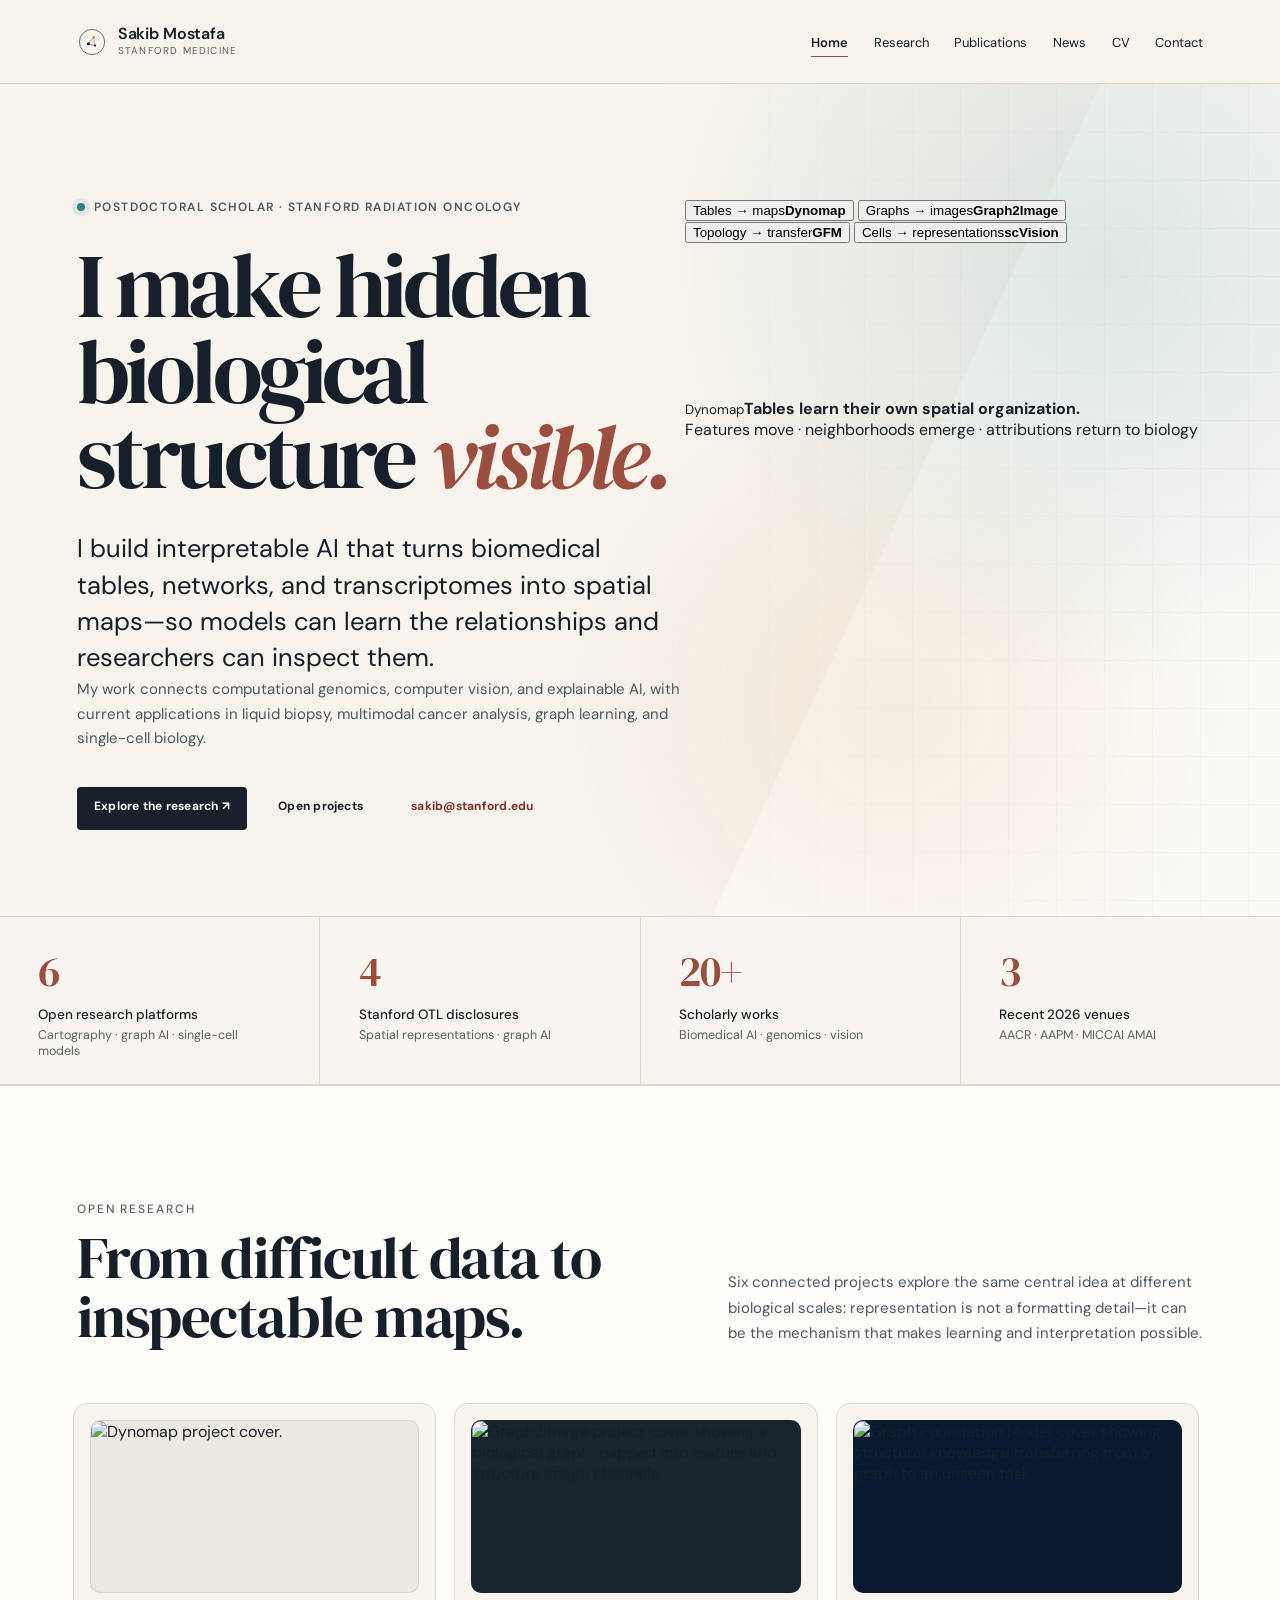
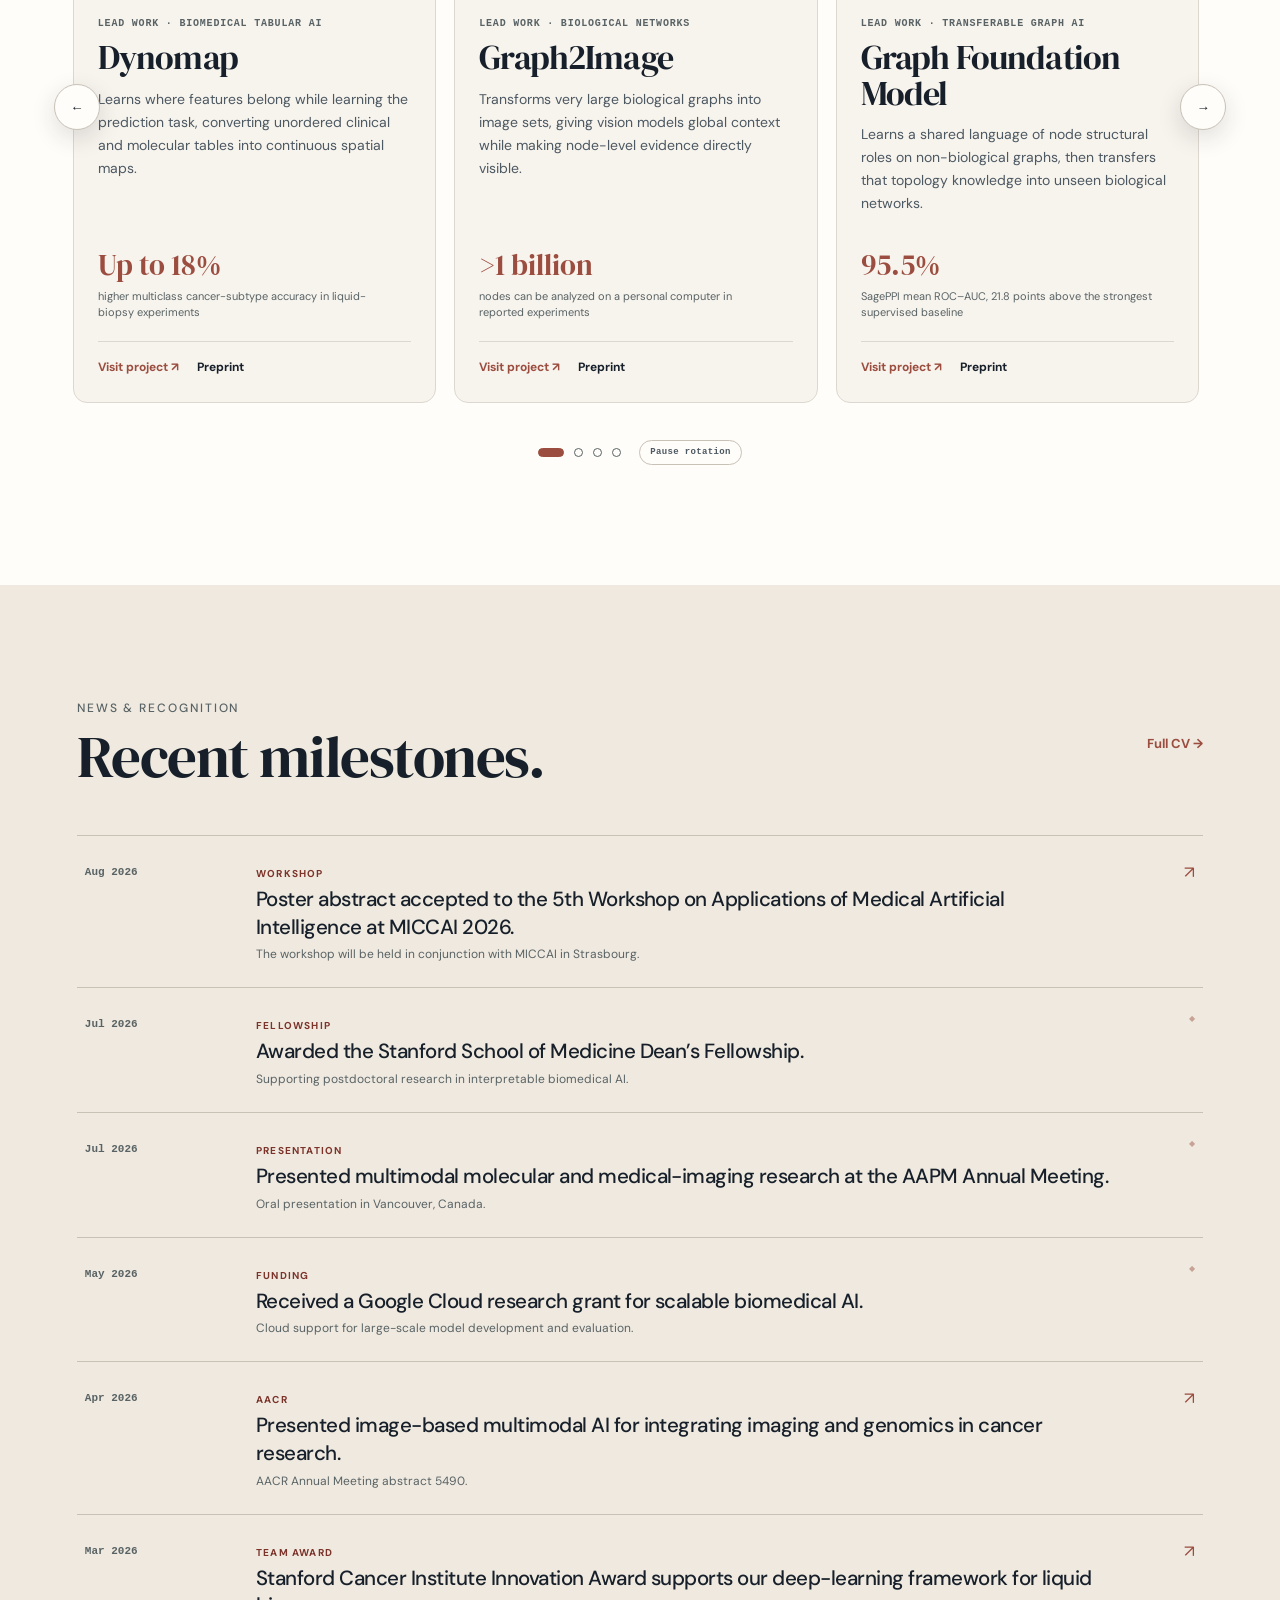
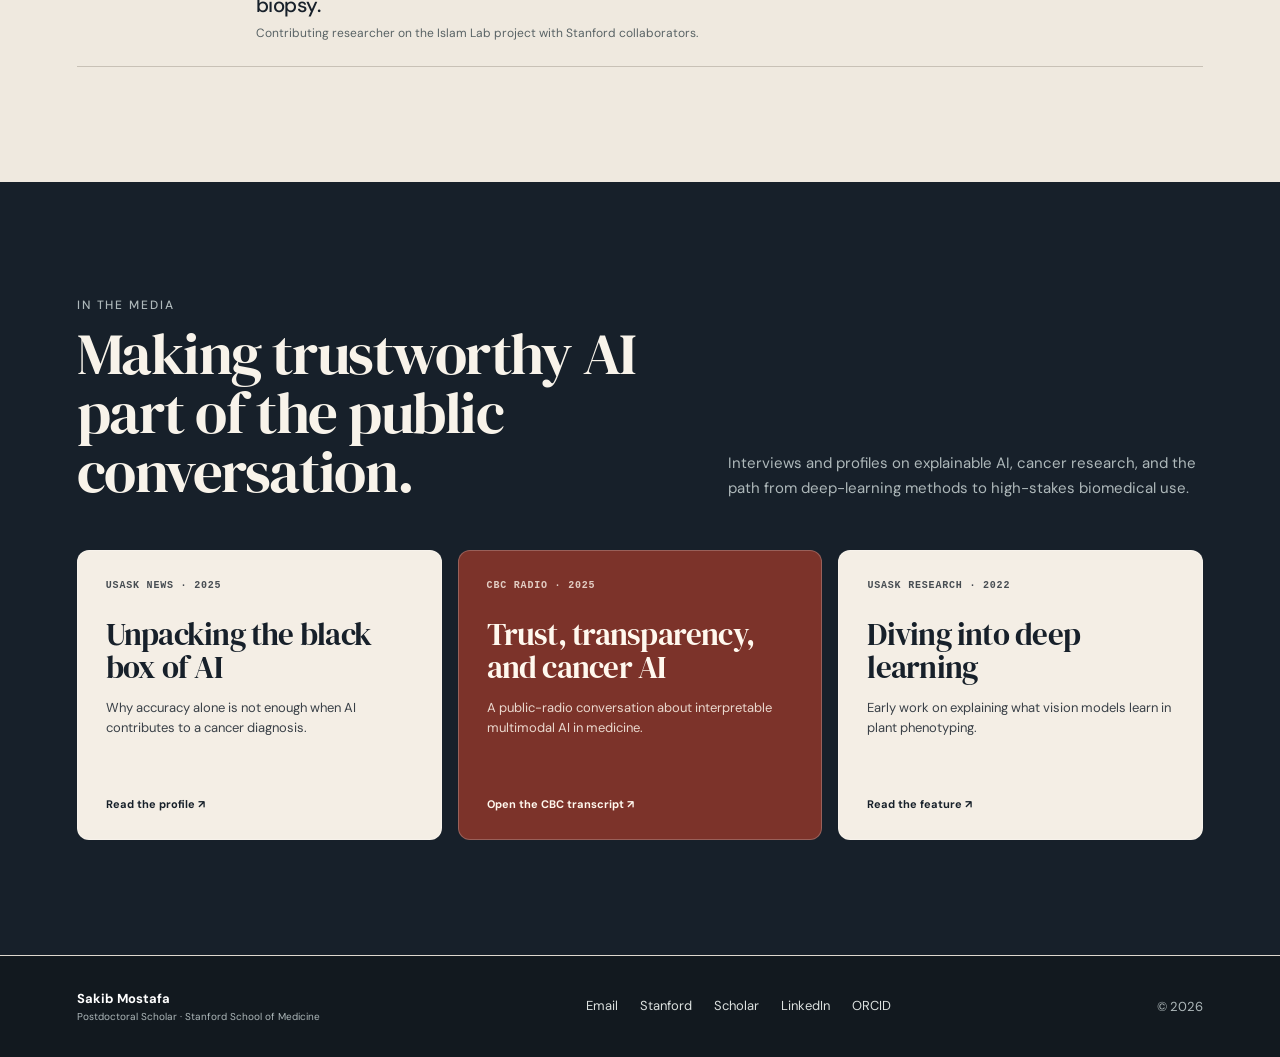
==== index.html @ 925585be "Add project carousel and current research" ====
<!doctype html>
<html lang="en">
<head>
  <meta charset="utf-8">
  <meta name="viewport" content="width=device-width, initial-scale=1">
  <meta name="theme-color" content="#f7f3ed">
  <title>Sakib Mostafa · Biomedical AI Researcher at Stanford</title>
  <meta name="description" content="Sakib Mostafa develops interpretable AI systems that turn biomedical tables, networks, and single-cell data into visual representations for cancer and biological discovery.">
  <link rel="canonical" href="https://sakibmostafa.com/">
  <meta property="og:type" content="website">
  <meta property="og:title" content="Sakib Mostafa · Biomedical AI Researcher">
  <meta property="og:description" content="Making high-dimensional biology visible, learnable, and interpretable.">
  <meta property="og:url" content="https://sakibmostafa.com/">
  <meta property="og:image" content="https://sakibmostafa.com/og.png">
  <meta name="twitter:card" content="summary_large_image">
  <link rel="preconnect" href="https://fonts.googleapis.com">
  <link rel="preconnect" href="https://fonts.gstatic.com" crossorigin>
  <link href="https://fonts.googleapis.com/css2?family=DM+Sans:wght@400;500;600;700&amp;family=DM+Serif+Display&amp;display=swap" rel="stylesheet">
  <link rel="icon" href="favicon.svg" type="image/svg+xml">
  <link rel="stylesheet" href="styles.css?v=20260907-1">
  <link rel="stylesheet" href="tool-animation.css?v=20260814-1">
  <script src="site.js?v=20260907-1" defer></script>
  <script src="tool-animation.js?v=20260814-1" defer></script>
</head>
<body>
<div class="a-root page">
  <a class="skip-link" href="#main">Skip to content</a>

  <nav class="nav" aria-label="Primary navigation">
    <a class="nav-brand" href="index.html" aria-label="Sakib Mostafa home">
      <span class="a-logo-mark" aria-hidden="true">
        <svg viewBox="0 0 100 100" width="30" height="30">
          <circle cx="50" cy="50" r="42" fill="none" stroke="currentColor" stroke-width="2"/>
          <line x1="38" y1="56" x2="60" y2="62" stroke="currentColor" stroke-width="1.4"/>
          <line x1="38" y1="56" x2="56" y2="34" stroke="currentColor" stroke-width="1.4"/>
          <line x1="60" y1="62" x2="56" y2="34" stroke="#9b4d3f" stroke-width="1.4"/>
          <circle cx="38" cy="56" r="5.2" fill="currentColor"/>
          <circle cx="60" cy="62" r="3.8" fill="currentColor"/>
          <circle cx="56" cy="34" r="4.4" fill="#cf8f35"/>
        </svg>
      </span>
      <span>
        <span class="nav-brand-name">Sakib Mostafa</span>
        <span class="nav-brand-sub">Stanford Medicine</span>
      </span>
    </a>
    <ul class="nav-links">
      <li><a class="nav-link is-active" href="index.html">Home</a></li>
      <li><a class="nav-link" href="research.html">Research</a></li>
      <li><a class="nav-link" href="publications.html">Publications</a></li>
      <li><a class="nav-link" href="index.html#news">News</a></li>
      <li><a class="nav-link" href="cv.html">CV</a></li>
      <li><a class="nav-link" href="contact.html">Contact</a></li>
    </ul>
  </nav>

  <main id="main" class="page-body">
    <section class="hero-stage">
      <div class="hero-copy reveal">
        <div class="status-line"><span class="status-dot"></span> Postdoctoral Scholar · Stanford Radiation Oncology</div>
        <h1 class="h1-hero">I make hidden biological structure <em>visible.</em></h1>
        <p class="lede">I build interpretable AI that turns biomedical tables, networks, and transcriptomes into spatial maps—so models can learn the relationships and researchers can inspect them.</p>
        <p class="bio">My work connects computational genomics, computer vision, and explainable AI, with current applications in liquid biopsy, multimodal cancer analysis, graph learning, and single-cell biology.</p>
        <div class="hero-ctas">
          <a class="cta cta--fill" href="research.html">Explore the research <span aria-hidden="true">↗</span></a>
          <a class="cta" href="index.html#projects">Open projects</a>
          <a class="cta cta--text" href="mailto:sakib@stanford.edu">sakib@stanford.edu</a>
        </div>
      </div>

      <section class="hero-tools reveal" data-tool-animation aria-label="Animated overview of research tools">
        <div class="tool-tabs" role="tablist" aria-label="Research tools">
          <button class="tool-tab is-active" type="button" role="tab" aria-selected="true" data-tool="dynomap" style="--tool-color:#9b4d3f"><span>Tables → maps</span><strong>Dynomap</strong></button>
          <button class="tool-tab" type="button" role="tab" aria-selected="false" data-tool="graph" style="--tool-color:#337f82"><span>Graphs → images</span><strong>Graph2Image</strong></button>
          <button class="tool-tab" type="button" role="tab" aria-selected="false" data-tool="foundation" style="--tool-color:#17304b"><span>Topology → transfer</span><strong>GFM</strong></button>
          <button class="tool-tab" type="button" role="tab" aria-selected="false" data-tool="cell" style="--tool-color:#b98636"><span>Cells → representations</span><strong>scVision</strong></button>
        </div>
        <div class="tool-stage">
          <canvas class="tool-animation-canvas" aria-hidden="true"></canvas>
          <div class="tool-copy" style="--tool-color:#9b4d3f">
            <div><small data-tool-kicker>Dynomap</small><strong data-tool-headline>Tables learn their own spatial organization.</strong></div>
            <div class="tool-phase" data-tool-phase>Features move · neighborhoods emerge · attributions return to biology</div>
          </div>
        </div>
      </section>

      <div class="stats stats--hero reveal" aria-label="Research at a glance">
        <div class="stat">
          <div class="stat-value" data-count="6">6</div>
          <div class="stat-label">Open research platforms</div>
          <div class="stat-note">Cartography · graph AI · single-cell models</div>
        </div>
        <div class="stat">
          <div class="stat-value" data-count="4">4</div>
          <div class="stat-label">Stanford OTL disclosures</div>
          <div class="stat-note">Spatial representations · graph AI</div>
        </div>
        <div class="stat">
          <div class="stat-value" data-count="20" data-suffix="+">20+</div>
          <div class="stat-label">Scholarly works</div>
          <div class="stat-note">Biomedical AI · genomics · vision</div>
        </div>
        <div class="stat">
          <div class="stat-value" data-count="3">3</div>
          <div class="stat-label">Recent 2026 venues</div>
          <div class="stat-note">AACR · AAPM · MICCAI AMAI</div>
        </div>
      </div>
    </section>

    <section id="projects" class="section section--projects">
      <div class="section-heading reveal">
        <div>
          <div class="a-section-label">Open research</div>
          <h2>From difficult data to inspectable maps.</h2>
        </div>
        <p>Six connected projects explore the same central idea at different biological scales: representation is not a formatting detail—it can be the mechanism that makes learning and interpretation possible.</p>
      </div>

      <div class="project-carousel reveal" data-project-carousel aria-roledescription="carousel" aria-label="Open research projects">
        <button class="project-carousel-arrow project-carousel-arrow--prev" type="button" data-carousel-prev aria-label="Show previous project">
          <span aria-hidden="true">←</span>
        </button>

        <div class="project-viewport" data-carousel-viewport tabindex="0">
          <div class="project-track">
        <article class="project-card project-card--dynomap" data-project-name="Dynomap">
          <a class="project-card-hit" href="https://islamlab.org/dynomap/" target="_blank" rel="noopener noreferrer" aria-label="Open the Dynomap project"></a>
          <div class="project-visual project-cover-frame project-cover-frame--dynomap">
            <img src="assets/dynomap-cover.png" alt="Dynomap project cover.">
          </div>
          <div class="project-kicker">Lead work · Biomedical tabular AI</div>
          <h3>Dynomap</h3>
          <p>Learns where features belong while learning the prediction task, converting unordered clinical and molecular tables into continuous spatial maps.</p>
          <div class="project-metric"><strong>Up to 18%</strong><span>higher multiclass cancer-subtype accuracy in liquid-biopsy experiments</span></div>
          <div class="project-links">
            <a href="https://islamlab.org/dynomap/" target="_blank" rel="noopener noreferrer">Visit project <span aria-hidden="true">↗</span></a>
            <a href="https://arxiv.org/abs/2603.22675" target="_blank" rel="noopener noreferrer">Preprint</a>
          </div>
        </article>

        <article class="project-card project-card--graph" data-project-name="Graph2Image">
          <a class="project-card-hit" href="https://islamlab.org/graph2image/" target="_blank" rel="noopener noreferrer" aria-label="Open the Graph2Image project"></a>
          <div class="project-visual project-cover-frame project-cover-frame--graph">
            <img src="assets/graph2image-cover.png" alt="Graph2Image project cover showing a biological graph mapped into feature and structure image channels.">
          </div>
          <div class="project-kicker">Lead work · Biological networks</div>
          <h3>Graph2Image</h3>
          <p>Transforms very large biological graphs into image sets, giving vision models global context while making node-level evidence directly visible.</p>
          <div class="project-metric"><strong>&gt;1 billion</strong><span>nodes can be analyzed on a personal computer in reported experiments</span></div>
          <div class="project-links">
            <a href="https://islamlab.org/graph2image/" target="_blank" rel="noopener noreferrer">Visit project <span aria-hidden="true">↗</span></a>
            <a href="https://arxiv.org/abs/2512.07040" target="_blank" rel="noopener noreferrer">Preprint</a>
          </div>
        </article>

        <article class="project-card project-card--foundation" data-project-name="Graph Foundation Model">
          <a class="project-card-hit" href="https://islamlab.org/graph-foundation-model/" target="_blank" rel="noopener noreferrer" aria-label="Open the Graph Foundation Model project"></a>
          <div class="project-visual project-cover-frame project-cover-frame--foundation">
            <img src="assets/gfm-cover.jpg" alt="Graph Foundation Model cover showing structural knowledge transferring from a graph to an unseen task.">
          </div>
          <div class="project-kicker">Lead work · Transferable graph AI</div>
          <h3>Graph Foundation Model</h3>
          <p>Learns a shared language of node structural roles on non-biological graphs, then transfers that topology knowledge into unseen biological networks.</p>
          <div class="project-metric"><strong>95.5%</strong><span>SagePPI mean ROC–AUC, 21.8 points above the strongest supervised baseline</span></div>
          <div class="project-links">
            <a href="https://islamlab.org/graph-foundation-model/" target="_blank" rel="noopener noreferrer">Visit project <span aria-hidden="true">↗</span></a>
            <a href="https://arxiv.org/abs/2604.06391" target="_blank" rel="noopener noreferrer">Preprint</a>
          </div>
        </article>

        <article class="project-card project-card--gig" data-project-name="Graph-in-Graph">
          <a class="project-card-hit" href="https://islamlab.org/gig/" target="_blank" rel="noopener noreferrer" aria-label="Open the Graph-in-Graph project"></a>
          <div class="project-visual project-cover-frame project-cover-frame--gig">
            <img src="assets/gig-cover.png" alt="Graph-in-Graph project cover showing a patient transcriptome becoming a pathway-structured molecular graph.">
          </div>
          <div class="project-kicker">Collaborative work · Knowledge-guided graph learning</div>
          <h3>Graph-in-Graph</h3>
          <p>Builds one pathway-structured molecular graph per patient, combining curated gene relationships with patient-specific expression for data-efficient clinical prediction.</p>
          <div class="project-metric"><strong>+49 points</strong><span>macro-F1 improvement on the most challenging prostate-cancer task</span></div>
          <div class="project-links">
            <a href="https://islamlab.org/gig/" target="_blank" rel="noopener noreferrer">Visit project <span aria-hidden="true">↗</span></a>
            <a href="https://arxiv.org/abs/2605.24162" target="_blank" rel="noopener noreferrer">Preprint</a>
          </div>
        </article>

        <article class="project-card project-card--scvision" data-project-name="scVision">
          <a class="project-card-hit" href="https://islamlab.org/scvision/" target="_blank" rel="noopener noreferrer" aria-label="Open the scVision project"></a>
          <div class="project-visual project-cover-frame project-cover-frame--scvision">
            <img src="assets/scvision-cover.png" alt="scVision project cover.">
          </div>
          <div class="project-kicker">Collaborative work · Single-cell biology</div>
          <h3>scVision</h3>
          <p>Places co-expressed genes near one another, renders each cell as an image, and learns a reusable representation through masked-image pretraining.</p>
          <div class="project-metric"><strong>72 million</strong><span>human cells used for self-supervised pretraining</span></div>
          <div class="project-links">
            <a href="https://islamlab.org/scvision/" target="_blank" rel="noopener noreferrer">Visit project <span aria-hidden="true">↗</span></a>
            <a href="https://arxiv.org/abs/2607.14163" target="_blank" rel="noopener noreferrer">Preprint</a>
          </div>
        </article>

        <article class="project-card project-card--bioglyph" data-project-name="BioGlyph">
          <a class="project-card-hit" href="https://islamlab.org/bioglyph/" target="_blank" rel="noopener noreferrer" aria-label="Open the BioGlyph project"></a>
          <div class="project-visual project-cover-frame project-cover-frame--bioglyph">
            <img src="assets/bioglyph-cover.jpg" alt="BioGlyph project cover introducing a readable structural language for biological networks.">
          </div>
          <div class="project-kicker">In development · Structural language</div>
          <h3>BioGlyph</h3>
          <p>Compiles a graph into named structural roles, measured evidence, and counterfactual descriptions so a frozen language model can reason about topology.</p>
          <div class="project-metric"><strong>In development</strong><span>manuscript in preparation · deterministic, interpretable graph-to-language reasoning</span></div>
          <div class="project-links">
            <a href="https://islamlab.org/bioglyph/" target="_blank" rel="noopener noreferrer">Visit project <span aria-hidden="true">↗</span></a>
            <span class="project-status">Manuscript in preparation</span>
          </div>
        </article>
          </div>
        </div>

        <button class="project-carousel-arrow project-carousel-arrow--next" type="button" data-carousel-next aria-label="Show next project">
          <span aria-hidden="true">→</span>
        </button>

        <div class="project-carousel-footer">
          <div class="project-dots" data-carousel-dots aria-label="Choose a project"></div>
          <button class="project-carousel-toggle" type="button" data-carousel-toggle aria-pressed="false">Pause rotation</button>
        </div>
        <p class="sr-only" data-carousel-status aria-live="polite"></p>
      </div>
    </section>

    <section id="news" class="section section--news">
      <div class="section-heading section-heading--compact reveal">
        <div>
          <div class="a-section-label">News &amp; recognition</div>
          <h2>Recent milestones.</h2>
        </div>
        <a class="section-link" href="cv.html">Full CV <span aria-hidden="true">→</span></a>
      </div>

      <div class="news-list">
        <article class="news-item reveal">
          <time datetime="2026-08">Aug 2026</time>
          <div><span class="news-type">Workshop</span><h3>Poster abstract accepted to the 5th Workshop on Applications of Medical Artificial Intelligence at MICCAI 2026.</h3><p>The workshop will be held in conjunction with MICCAI in Strasbourg.</p></div>
          <a href="https://conferences.miccai.org/2026/en/workshops.asp" target="_blank" rel="noopener noreferrer" aria-label="View MICCAI 2026 workshops">↗</a>
        </article>
        <article class="news-item reveal">
          <time datetime="2026-07">Jul 2026</time>
          <div><span class="news-type">Fellowship</span><h3>Awarded the Stanford School of Medicine Dean’s Fellowship.</h3><p>Supporting postdoctoral research in interpretable biomedical AI.</p></div>
          <span class="news-mark" aria-hidden="true">◆</span>
        </article>
        <article class="news-item reveal">
          <time datetime="2026-07">Jul 2026</time>
          <div><span class="news-type">Presentation</span><h3>Presented multimodal molecular and medical-imaging research at the AAPM Annual Meeting.</h3><p>Oral presentation in Vancouver, Canada.</p></div>
          <span class="news-mark" aria-hidden="true">◆</span>
        </article>
        <article class="news-item reveal">
          <time datetime="2026-05">May 2026</time>
          <div><span class="news-type">Funding</span><h3>Received a Google Cloud research grant for scalable biomedical AI.</h3><p>Cloud support for large-scale model development and evaluation.</p></div>
          <span class="news-mark" aria-hidden="true">◆</span>
        </article>
        <article class="news-item reveal">
          <time datetime="2026-04">Apr 2026</time>
          <div><span class="news-type">AACR</span><h3>Presented image-based multimodal AI for integrating imaging and genomics in cancer research.</h3><p>AACR Annual Meeting abstract 5490.</p></div>
          <a href="https://doi.org/10.1158/1538-7445.AM2026-5490" target="_blank" rel="noopener noreferrer" aria-label="View AACR abstract">↗</a>
        </article>
        <article class="news-item reveal">
          <time datetime="2026-03">Mar 2026</time>
          <div><span class="news-type">Team award</span><h3>Stanford Cancer Institute Innovation Award supports our deep-learning framework for liquid biopsy.</h3><p>Contributing researcher on the Islam Lab project with Stanford collaborators.</p></div>
          <a href="https://med.stanford.edu/cancer/research/funding/cancer-innovation-award/mar2026Islam.html" target="_blank" rel="noopener noreferrer" aria-label="View Stanford Cancer Institute award">↗</a>
        </article>
      </div>
    </section>

    <section class="section section--media">
      <div class="section-heading reveal">
        <div>
          <div class="a-section-label">In the media</div>
          <h2>Making trustworthy AI part of the public conversation.</h2>
        </div>
        <p>Interviews and profiles on explainable AI, cancer research, and the path from deep-learning methods to high-stakes biomedical use.</p>
      </div>
      <div class="media-cards">
        <a class="media-card reveal" href="https://news.usask.ca/articles/community/2025/unpacking-the-black-box-of-ai.php" target="_blank" rel="noopener noreferrer">
          <span class="media-card-source">USask News · 2025</span>
          <h3>Unpacking the black box of AI</h3>
          <p>Why accuracy alone is not enough when AI contributes to a cancer diagnosis.</p>
          <span class="media-card-link">Read the profile ↗</span>
        </a>
        <a class="media-card media-card--dark reveal" href="https://www.cbc.ca/radio/asithappens/the-aih-transcript-for-october-22-2025-9.6951651" target="_blank" rel="noopener noreferrer">
          <span class="media-card-source">CBC Radio · 2025</span>
          <h3>Trust, transparency, and cancer AI</h3>
          <p>A public-radio conversation about interpretable multimodal AI in medicine.</p>
          <span class="media-card-link">Open the CBC transcript ↗</span>
        </a>
        <a class="media-card reveal" href="https://news.usask.ca/articles/research/2022/research-diving-into-deep-learning-usask-research.php" target="_blank" rel="noopener noreferrer">
          <span class="media-card-source">USask Research · 2022</span>
          <h3>Diving into deep learning</h3>
          <p>Early work on explaining what vision models learn in plant phenotyping.</p>
          <span class="media-card-link">Read the feature ↗</span>
        </a>
      </div>
    </section>
  </main>

  <footer class="footer">
    <div class="footer-profile"><strong>Sakib Mostafa</strong><span>Postdoctoral Scholar · Stanford School of Medicine</span></div>
    <div class="footer-links">
      <a href="mailto:sakib@stanford.edu">Email</a>
      <a href="https://med.stanford.edu/profiles/sakib-mostafa" target="_blank" rel="noopener noreferrer">Stanford</a>
      <a href="https://scholar.google.com/citations?user=iDKl2-AAAAAJ&amp;hl=en" target="_blank" rel="noopener noreferrer">Scholar</a>
      <a href="https://www.linkedin.com/in/sakib-mostafa/" target="_blank" rel="noopener noreferrer">LinkedIn</a>
      <a href="https://orcid.org/0000-0002-4777-7832" target="_blank" rel="noopener noreferrer">ORCID</a>
    </div>
    <span>© 2026</span>
  </footer>
</div>
</body>
</html>
---- styles.css ----
/* ============================================================
   Sakib Mostafa — portfolio
   Direction A ("Quiet Scholar"), ported verbatim from
   portfolio-a.jsx (aTokens + AStyle + lifted inline styles).
   No build step. Shared by all 6 pages.
   Responsive breakpoints: 900 / 700 / 600px (per README).
   ============================================================ */

:root {
  --bg: #fafaf7;
  --panel: #ffffff;
  --ink: #15151a;
  --ink-soft: #4a4a52;
  --ink-mute: #8a8a92;
  --line: #e6e4dc;
  --accent: #8c1515;        /* Stanford cardinal */
  --accent-soft: #f4e9e9;
  --edge-teal: #4e8a8c;     /* Aperture interpretable edge */
  --node-gold: #b9883c;     /* Aperture focal node */
  --font: 'Inter', ui-sans-serif, system-ui, -apple-system, sans-serif;
  --mono: ui-monospace, monospace;
}

/* ---- Base / reset (from AStyle) ---- */
.a-root { font-family: var(--font); color: var(--ink); background: var(--bg); }
.a-root *, .a-root *::before, .a-root *::after { box-sizing: border-box; }
.a-root p { margin: 0; }
.a-root h1, .a-root h2, .a-root h3, .a-root h4 { margin: 0; font-weight: 600; letter-spacing: -0.02em; }
.a-root a { color: inherit; text-decoration: none; }
.a-root ::selection { background: var(--accent-soft); color: var(--accent); }

html, body { margin: 0; padding: 0; background: var(--bg); }

/* ---- Shared component classes (from AStyle) ---- */
.a-hat-wrap { position: absolute; right: 88px; top: 96px; width: 280px; height: 280px; pointer-events: none; }
.a-logo-mark { display: inline-flex; align-items: center; justify-content: center; width: 30px; height: 30px; }

.a-link-underline { background-image: linear-gradient(var(--ink), var(--ink)); background-size: 100% 1px; background-repeat: no-repeat; background-position: 0 100%; padding-bottom: 2px; }
.a-link-underline--soft { color: var(--ink-soft); }
.a-link-accent { color: var(--accent); background-image: linear-gradient(var(--accent), var(--accent)); background-size: 100% 1px; background-repeat: no-repeat; background-position: 0 100%; padding-bottom: 2px; }

.a-card { background: var(--panel); border: 1px solid var(--line); border-radius: 10px; }
.a-chip { display: inline-flex; align-items: center; gap: 8px; padding: 4px 10px; border-radius: 999px; background: var(--accent-soft); color: var(--accent); font-size: 12px; font-weight: 500; letter-spacing: 0.02em; }
.a-tag { display: inline-flex; align-items: center; padding: 3px 10px; border-radius: 999px; border: 1px solid var(--line); font-size: 11.5px; color: var(--ink-soft); }
.a-tag--sm { font-size: 11px; }

.a-rule { height: 1px; background: var(--line); }
.a-section-label { font-size: 12px; letter-spacing: 0.16em; text-transform: uppercase; color: var(--ink-mute); font-weight: 500; }

/* ---- Spacing / width utilities ---- */
.mt-18 { margin-top: 18px; }
.mt-36 { margin-top: 36px; }
.mt-56 { margin-top: 56px; }
.mw-480 { max-width: 480px; }
.mw-520 { max-width: 520px; }
.mw-620 { max-width: 620px; }
.mw-640 { max-width: 640px; }
.mw-760 { max-width: 760px; }
.mw-820 { max-width: 820px; }

/* ---- Frame: page / nav / footer ---- */
.page { min-height: 900px; display: flex; flex-direction: column; }
.page-body { flex: 1; }

.nav { display: flex; align-items: center; justify-content: space-between; padding: 26px 88px; border-bottom: 1px solid var(--line); }
.nav-brand { display: flex; align-items: center; gap: 12px; }
.nav-brand-name { font-weight: 600; font-size: 16px; letter-spacing: -0.01em; }
.nav-brand-sub { color: var(--ink-mute); font-size: 13px; margin-left: 2px; }
.nav-links { display: flex; gap: 28px; list-style: none; margin: 0; padding: 0; }
.nav-link { font-size: 14px; color: var(--ink-soft); font-weight: 400; border-bottom: 1.5px solid transparent; padding-bottom: 4px; }
.nav-link.is-active { color: var(--ink); font-weight: 600; border-bottom: 1.5px solid var(--accent); }

.footer { padding: 32px 88px; border-top: 1px solid var(--line); display: flex; justify-content: space-between; align-items: center; font-size: 13px; color: var(--ink-mute); }
.footer-links { display: flex; gap: 22px; }

/* ---- Sections / headings ---- */
.section { padding: 72px 88px 96px; }
.section--home { padding: 104px 88px 96px; position: relative; }

.h1-hero { font-size: 64px; line-height: 1.04; letter-spacing: -0.035em; }
.h1-page { margin-top: 14px; font-size: 44px; line-height: 1.08; letter-spacing: -0.03em; }
.lede { margin-top: 18px; font-size: 22px; line-height: 1.45; color: var(--ink-soft); max-width: 620px; }
.bio { margin-top: 22px; font-size: 15.5px; line-height: 1.65; color: var(--ink-soft); max-width: 620px; }
.intro { margin-top: 14px; font-size: 14.5px; color: var(--ink-soft); max-width: 640px; }

/* ---- Home ---- */
.hero { max-width: 680px; }
.hero-ctas { margin-top: 36px; display: flex; gap: 14px; flex-wrap: wrap; }
.cta { padding: 10px 18px; font-size: 13px; }
.cta--fill { background: var(--ink); color: var(--bg); border: none; }

.stats { margin-top: 88px; display: grid; grid-template-columns: repeat(2, 1fr); gap: 1px; background: var(--line); border-top: 1px solid var(--line); border-bottom: 1px solid var(--line); }
.stat { background: var(--bg); padding: 28px; }
.stat-value { font-size: 32px; font-weight: 600; letter-spacing: -0.02em; }
.stat-value .dot { color: var(--accent); }
.stat-label { margin-top: 6px; font-size: 13.5px; font-weight: 500; }
.stat-note { margin-top: 4px; font-size: 12.5px; color: var(--ink-mute); }

/* ---- Bullets ---- */
.bullet { color: var(--accent); }
.bullet--mono { font-family: var(--mono); font-size: 12px; }
.dot-sep { display: inline-block; width: 3px; height: 3px; border-radius: 999px; background: var(--ink-mute); }

/* ---- Research ---- */
.nature-grid { margin-top: 22px; display: grid; gap: 1px; background: var(--line); border: 1px solid var(--line); border-radius: 12px; overflow: hidden; }
.nature-item { background: var(--panel); padding: 26px 28px; }
.nature-head { display: flex; justify-content: space-between; align-items: baseline; gap: 32px; }
.nature-title { font-size: 18px; line-height: 1.32; font-weight: 500; max-width: 820px; }
.nature-venue { font-size: 12px; color: var(--accent); font-weight: 600; white-space: nowrap; letter-spacing: 0.04em; text-transform: uppercase; }
.nature-meta { margin-top: 10px; display: flex; gap: 18px; align-items: center; font-size: 13px; color: var(--ink-mute); }

.areas-grid { margin-top: 22px; display: grid; grid-template-columns: 1fr 1fr; gap: 32px; }
.area-head { display: flex; align-items: baseline; gap: 10px; }
.area-num { font-size: 12px; color: var(--ink-mute); font-family: var(--mono); }
.area-title { font-size: 19px; }
.area-body { margin-top: 10px; font-size: 14.5px; line-height: 1.6; color: var(--ink-soft); max-width: 520px; }

.bullet-list { margin-top: 18px; padding: 0; list-style: none; display: grid; gap: 14px; }
.bullet-list li { display: flex; gap: 14px; font-size: 14px; color: var(--ink-soft); line-height: 1.55; }

/* ---- Publications ---- */
.pub-groups { margin-top: 48px; display: grid; gap: 44px; }
.pub-group-head { display: flex; align-items: baseline; gap: 14px; padding-bottom: 12px; border-bottom: 1px solid var(--line); }
.pub-group-head h3 { font-size: 18px; }
.pub-count { font-size: 12px; color: var(--ink-mute); }
.pub-list { margin-top: 20px; padding: 0; list-style: none; display: grid; gap: 22px; }
.pub-item { display: grid; grid-template-columns: 44px 1fr; gap: 16px; }
.pub-num { font-family: var(--mono); font-size: 12px; color: var(--ink-mute); padding-top: 3px; }
.pub-authors { font-size: 13.5px; color: var(--ink-soft); }
.author-self { color: var(--ink); font-weight: 600; }
.pub-title { margin-top: 4px; font-size: 15px; color: var(--ink); line-height: 1.45; max-width: 820px; }
.pub-meta { margin-top: 6px; display: flex; flex-wrap: wrap; gap: 10px; align-items: center; font-size: 12.5px; color: var(--ink-mute); }
.pub-venue { font-style: italic; }
.pub-note { color: var(--accent); font-weight: 500; }

/* ---- Teaching ---- */
.teach-grid { margin-top: 48px; display: grid; grid-template-columns: 1.4fr 1fr; gap: 56px; }
.teach-courses { margin-top: 18px; display: grid; gap: 22px; }
.course { padding-bottom: 18px; border-bottom: 1px solid var(--line); }
.teach-courses .course:last-child { padding-bottom: 0; border-bottom: none; }
.course-head { display: flex; justify-content: space-between; gap: 14px; }
.course-title { font-size: 16px; max-width: 480px; }
.course-year { font-size: 12px; color: var(--ink-mute); white-space: nowrap; }
.course-where { margin-top: 4px; font-size: 13px; color: var(--accent); }
.course-body { margin-top: 8px; font-size: 14px; color: var(--ink-soft); line-height: 1.55; }
.ta-list { margin-top: 16px; padding: 0; list-style: none; display: grid; gap: 8px; }
.ta-list li { font-size: 13.5px; color: var(--ink-soft); display: flex; gap: 12px; }
.mentor-list { margin-top: 18px; display: grid; gap: 14px; }
.teaching-service { margin-top: 56px; padding-top: 34px; border-top: 1px solid var(--line-strong); }
.teaching-service-grid { display: grid; grid-template-columns: 1fr 1fr; gap: 14px; margin-top: 18px; }
.teaching-service-card { padding: 24px; }
.teaching-service-card h3 { font-family: var(--display); font-size: 25px; font-weight: 400; }
.teaching-service-card p { margin-top: 10px; color: var(--ink-soft); font-size: 12px; line-height: 1.65; }
.mentor-card { padding: 14px 16px; }
.mentor-head { display: flex; justify-content: space-between; align-items: baseline; gap: 12px; }
.mentor-name { font-size: 14.5px; }
.mentor-level { font-size: 11.5px; color: var(--ink-mute); }
.mentor-where { margin-top: 4px; font-size: 12.5px; color: var(--ink-soft); }
.mentor-advisor { margin-top: 2px; font-size: 11.5px; color: var(--ink-mute); }

/* ---- CV ---- */
.cv-head { display: flex; justify-content: space-between; align-items: baseline; }
.cv-grid { margin-top: 56px; display: grid; grid-template-columns: 200px 1fr; gap: 48px; }
.cv-label { padding-top: 6px; }
.cv-rule { grid-column: 1 / -1; height: 1px; background: var(--line); }
.cv-list { display: grid; gap: 22px; }

.edu-row { display: grid; grid-template-columns: 1fr 110px; gap: 16px; padding-bottom: 18px; border-bottom: 1px solid var(--line); }
.cv-list .edu-row:last-child { padding-bottom: 0; border-bottom: none; }
.edu-degree { font-size: 16px; }
.edu-school { margin-top: 4px; font-size: 13.5px; color: var(--ink-soft); }
.edu-advisor { margin-top: 4px; font-size: 12.5px; color: var(--ink-mute); }
.edu-thesis { margin-top: 6px; font-size: 13px; color: var(--ink-soft); font-style: italic; }
.edu-year { font-size: 12px; color: var(--ink-mute); text-align: right; }

.pos { padding-bottom: 18px; border-bottom: 1px solid var(--line); }
.cv-list .pos:last-child { padding-bottom: 0; border-bottom: none; }
.pos-head { display: flex; justify-content: space-between; gap: 16px; }
.pos-role { font-size: 16px; }
.pos-where { margin-top: 4px; font-size: 13.5px; color: var(--ink-soft); }
.pos-advisor { margin-top: 4px; font-size: 12px; color: var(--ink-mute); }
.pos-dates { font-size: 12px; color: var(--ink-mute); white-space: nowrap; }
.pos-bullets { margin-top: 10px; padding: 0; list-style: none; display: grid; gap: 6px; }
.pos-bullets li { font-size: 13.5px; color: var(--ink-soft); line-height: 1.55; display: flex; gap: 10px; }

.award-list { display: grid; gap: 10px; }
.award-row { display: grid; grid-template-columns: 1fr 110px; gap: 16px; font-size: 13.5px; color: var(--ink-soft); align-items: baseline; }
.award-name { color: var(--ink); font-weight: 500; }
.award-where { color: var(--ink-mute); }
.award-year { color: var(--ink-mute); text-align: right; }

.patent-list { display: grid; gap: 18px; }
.patent-title { font-size: 15px; line-height: 1.4; }
.patent-meta { margin-top: 6px; font-size: 12.5px; color: var(--ink-mute); }

.talk-list { display: grid; gap: 14px; }
.talk-row { display: grid; grid-template-columns: 70px 1fr 120px; gap: 14px; font-size: 13.5px; }
.talk-kind { justify-self: start; }
.talk-title { color: var(--ink); }
.talk-venue { margin-top: 3px; font-size: 12.5px; color: var(--ink-mute); }
.talk-date { font-size: 12px; color: var(--ink-mute); text-align: right; }

.skill-list { display: grid; gap: 12px; }
.skill-row { display: grid; grid-template-columns: 180px 1fr; gap: 16px; font-size: 13.5px; }
.skill-key { color: var(--ink-mute); }
.skill-val { color: var(--ink-soft); }

.service-list { display: grid; gap: 14px; font-size: 13.5px; color: var(--ink-soft); }
.service-lead { color: var(--ink); font-weight: 500; }
.service-sub { color: var(--ink); font-weight: 500; margin-bottom: 4px; }
.service-sublist { padding: 0; list-style: none; display: grid; gap: 4px; }
.service-sublist li { display: flex; gap: 10px; }

.media-list { display: grid; gap: 10px; }
.media-row { display: grid; grid-template-columns: 1fr 220px 100px; gap: 16px; font-size: 13.5px; }
.media-headline { color: var(--ink); }
.media-outlet { color: var(--ink-soft); font-style: italic; }
.media-year { color: var(--ink-mute); text-align: right; }

.ref-grid { display: grid; grid-template-columns: 1fr 1fr; gap: 18px; }
.ref-card { padding: 16px 18px; }
.ref-name { font-size: 14.5px; }
.ref-role { margin-top: 4px; font-size: 12.5px; color: var(--ink-soft); }
.ref-where { margin-top: 2px; font-size: 12.5px; color: var(--ink-mute); }
.ref-email { margin-top: 6px; font-size: 12.5px; color: var(--accent); }

/* ---- Contact ---- */
.contact-grid { margin-top: 48px; display: grid; grid-template-columns: 1.2fr 1fr; gap: 48px; }
.reach-list { margin-top: 18px; display: grid; gap: 14px; }
.reach-card { padding: 18px 20px; }
.reach-card--sm { padding: 16px 18px; }
.reach-pair { display: grid; grid-template-columns: 1fr 1fr; gap: 14px; }
.reach-label { font-size: 11.5px; color: var(--ink-mute); letter-spacing: 0.08em; text-transform: uppercase; }
.reach-value { margin-top: 6px; font-size: 17px; color: var(--ink); }
.reach-value--link { font-size: 14px; color: var(--accent); }
.reach-value--loc { font-size: 15px; color: var(--ink); }
.reach-sub { margin-top: 2px; font-size: 13px; color: var(--ink-soft); }

.collab-list { margin-top: 18px; display: grid; gap: 10px; }
.collab-person { display: grid; grid-template-columns: 1fr; gap: 2px; padding-bottom: 10px; border-bottom: 1px solid var(--line); }
.collab-list .collab-person:last-child { padding-bottom: 0; border-bottom: none; }
.collab-pname { font-size: 14px; color: var(--ink); font-weight: 500; }
.collab-prole { font-size: 12px; color: var(--ink-soft); }

/* ---- Interactive collaborator map ---- */
.collab-explorer { overflow: hidden; border: 1px solid var(--line-strong); border-radius: 16px; background: var(--panel); box-shadow: 0 20px 60px rgba(48,40,33,.05); }
.collab-explorer-head { min-height: 68px; display: flex; align-items: center; justify-content: space-between; gap: 24px; padding: 14px 18px; border-bottom: 1px solid var(--line); background: rgba(247,243,237,.76); }
.collab-breadcrumb { display: flex; flex-wrap: wrap; align-items: center; gap: 7px; }
.collab-breadcrumb button { padding: 6px 9px; border: 0; border-radius: 5px; background: transparent; color: var(--ink-soft); font: 700 10px/1 var(--font); letter-spacing: .05em; text-transform: uppercase; cursor: pointer; }
.collab-breadcrumb button:hover { background: var(--accent-soft); color: var(--accent-strong); }
.collab-breadcrumb button[aria-current="page"] { background: var(--ink); color: #fffdf9; cursor: default; }
.collab-breadcrumb-sep { color: var(--ink-mute); font-size: 11px; }
.collab-map-controls { display: flex; align-items: center; gap: 15px; }
.collab-instruction { color: var(--ink-mute); font-size: 10px; }
.collab-back { min-height: 34px; padding: 7px 11px; border: 1px solid var(--line-strong); border-radius: 5px; background: var(--panel); color: var(--ink); font: 700 11px/1 var(--font); cursor: pointer; transition: background 160ms ease, color 160ms ease, border-color 160ms ease; }
.collab-back:hover:not(:disabled) { border-color: var(--ink); background: var(--ink); color: #fffdf9; }
.collab-back:disabled { cursor: not-allowed; opacity: .42; }
.collab-stage { position: relative; min-height: 560px; overflow: hidden; background: radial-gradient(circle at 50% 48%, rgba(51,127,130,.08), transparent 22%), radial-gradient(circle at 20% 18%, rgba(155,77,63,.06), transparent 25%), linear-gradient(rgba(23,32,42,.035) 1px, transparent 1px), linear-gradient(90deg, rgba(23,32,42,.035) 1px, transparent 1px); background-size: auto, auto, 36px 36px, 36px 36px; }
.collab-stage::after { content: ''; position: absolute; inset: 0; pointer-events: none; box-shadow: inset 0 0 90px rgba(247,243,237,.68); }
.collab-lines, .collab-nodes { position: absolute; inset: 0; }
.collab-lines { z-index: 1; pointer-events: none; }
.collab-edge { position: absolute; height: 1px; transform-origin: 0 50%; background: linear-gradient(90deg, rgba(51,127,130,.48), rgba(155,77,63,.32)); transition: opacity 180ms ease; }
.collab-edge::after { content: ''; position: absolute; right: -3px; top: -3px; width: 7px; height: 7px; border-radius: 50%; background: var(--accent); box-shadow: 0 0 0 4px rgba(155,77,63,.1); }
.collab-hub { position: absolute; z-index: 3; left: 50%; top: 48%; display: grid; justify-items: center; min-width: 170px; padding: 13px 21px; transform: translate(-50%,-50%); border-radius: 10px; background: var(--ink); color: #fffdf9; box-shadow: 0 0 0 8px rgba(255,253,249,.82), 0 0 0 9px var(--line-strong), 0 18px 35px rgba(23,32,42,.18); }
.collab-hub span { font: 700 8px/1 var(--mono); letter-spacing: .13em; text-transform: uppercase; color: #b9c5c4; }
.collab-hub strong { margin-top: 5px; font-family: var(--display); font-size: 20px; font-weight: 400; }
.collab-hub small { margin-top: 3px; font-size: 9px; color: #d9dfdc; }
.collab-nodes { z-index: 4; transition: opacity 160ms ease, transform 160ms ease; }
.collab-stage.is-switching .collab-nodes { opacity: 0; transform: scale(.97); }
.collab-map-node { position: absolute; display: grid; justify-items: start; width: 200px; min-height: 116px; padding: 15px 16px; transform: translate(-50%,-50%); border: 1px solid var(--line-strong); border-radius: 11px; background: rgba(255,253,249,.96); color: var(--ink); text-align: left; cursor: pointer; box-shadow: 0 12px 32px rgba(44,37,31,.07); transition: transform 180ms ease, border-color 180ms ease, box-shadow 180ms ease, background 180ms ease; }
.collab-map-node:hover, .collab-map-node:focus-visible { transform: translate(-50%,-50%) translateY(-5px); border-color: var(--accent); background: #fffaf3; box-shadow: 0 18px 42px rgba(44,37,31,.12); }
.collab-map-node.is-selected { border-color: var(--accent); box-shadow: 0 0 0 3px rgba(155,77,63,.12), 0 18px 42px rgba(44,37,31,.12); }
.collab-node-type { color: var(--accent-strong); font: 700 8px/1.2 var(--mono); letter-spacing: .11em; text-transform: uppercase; }
.collab-map-node strong { margin-top: 7px; font-family: var(--display); font-size: 22px; font-weight: 400; line-height: 1; }
.collab-node-meta { margin-top: 6px; color: var(--ink-mute); font-size: 10px; line-height: 1.35; }
.collab-node-action { align-self: end; margin-top: 10px; color: var(--accent); font-size: 9px; font-weight: 700; }
.collab-map-node--leaf .collab-node-action { color: var(--edge-teal); }
.collab-detail { position: absolute; z-index: 8; right: 22px; bottom: 22px; width: min(340px, calc(100% - 44px)); max-height: 445px; overflow-y: auto; padding: 23px; border: 1px solid var(--line-strong); border-radius: 12px; background: rgba(255,253,249,.98); box-shadow: 0 24px 70px rgba(23,32,42,.18); animation: collabDetailIn 220ms cubic-bezier(.2,.75,.25,1) both; }
.collab-detail-close { position: absolute; right: 12px; top: 10px; width: 30px; height: 30px; border: 0; border-radius: 50%; background: var(--bg); color: var(--ink); font-size: 19px; cursor: pointer; }
.collab-detail-close:hover { background: var(--ink); color: #fffdf9; }
.collab-detail-kicker { padding-right: 38px; color: var(--accent); font: 700 9px/1.3 var(--mono); letter-spacing: .1em; text-transform: uppercase; }
.collab-detail h3 { max-width: 270px; margin-top: 9px; font-family: var(--display); font-size: 29px; font-weight: 400; line-height: 1.05; }
.collab-detail-place { margin-top: 5px !important; color: var(--ink-mute); font-size: 10px; }
.collab-detail-people { display: grid; gap: 8px; margin: 18px 0 0; padding: 15px 0 0; border-top: 1px solid var(--line); list-style: none; }
.collab-detail-people li { display: grid; gap: 2px; color: var(--ink); font-size: 12px; font-weight: 600; }
.collab-detail-people small { color: var(--ink-mute); font-size: 9px; font-weight: 400; }
.collab-detail-note { margin-top: 16px !important; color: var(--ink-mute); font-size: 9px; line-height: 1.5; }
.collab-legend { min-height: 50px; display: flex; align-items: center; gap: 20px; padding: 12px 18px; border-top: 1px solid var(--line); color: var(--ink-mute); font-size: 9px; }
.collab-legend span:last-child { margin-left: auto; }
.legend-dot { display: inline-block; width: 8px; height: 8px; margin-right: 6px; border-radius: 2px; vertical-align: -1px; }
.legend-dot--branch { background: var(--accent); }.legend-dot--leaf { border-radius: 50%; background: var(--edge-teal); }
@keyframes collabDetailIn { from { opacity: 0; transform: translateY(12px) scale(.98); } to { opacity: 1; transform: none; } }

/* ============================================================
   Responsive — breakpoints 900 / 700 / 600 (per README)
   ============================================================ */

/* <=900: multi-column grids collapse to single column */
@media (max-width: 900px) {
  .areas-grid,
  .teach-grid,
  .contact-grid,
  .reach-pair,
  .ref-grid { grid-template-columns: 1fr; }
  .teach-grid,
  .contact-grid { gap: 32px; }

  .cv-grid { grid-template-columns: 1fr; gap: 14px; }
  .cv-label { padding-top: 0; }

  .edu-row,
  .award-row,
  .talk-row,
  .media-row,
  .skill-row { grid-template-columns: 1fr; gap: 4px; }
  .edu-year,
  .award-year,
  .talk-date,
  .media-year { text-align: left; }

  .stats { grid-template-columns: 1fr 1fr; }
  .pub-item { grid-template-columns: 32px 1fr; }
}

/* <=700: masthead + footer stack vertically */
@media (max-width: 700px) {
  .nav { flex-direction: column; align-items: flex-start; gap: 14px; }
  .nav-links { flex-wrap: wrap; gap: 18px; }
  .footer { flex-direction: column; align-items: flex-start; gap: 14px; }
}

/* <=600: display type -30%, padding 24px, hero mark reflows */
@media (max-width: 600px) {
  .h1-hero { font-size: 44px; }
  .h1-page { font-size: 31px; }

  .nav,
  .footer { padding-left: 24px; padding-right: 24px; }
  .section { padding: 72px 24px 96px; }
  .section--home { padding: 48px 24px 96px; }

  .stats { grid-template-columns: 1fr; }

  .a-hat-wrap { position: static; width: 140px; height: 140px; margin: 0 0 24px auto; }

  .collab-map { height: 640px; }
  .collab-node { width: 130px; }
  .collab-center { font-size: 12px; padding: 10px 16px; }
}

/* ============================================================
   2026 portfolio refresh
   Warm editorial system with restrained, scientific motion.
   ============================================================ */

:root {
  --bg: #f7f3ed;
  --panel: #fffdf9;
  --ink: #17202a;
  --ink-soft: #4c5862;
  --ink-mute: #596365;
  --line: #ddd8cf;
  --line-strong: #c8c1b6;
  --accent: #9b4d3f;
  --accent-strong: #7c332a;
  --accent-soft: #f0ddd6;
  --edge-teal: #337f82;
  --node-gold: #cf8f35;
  --blue: #225d79;
  --font: 'DM Sans', 'Inter', ui-sans-serif, system-ui, -apple-system, sans-serif;
  --display: 'DM Serif Display', Georgia, serif;
  --shadow: 0 24px 70px rgba(47, 39, 31, 0.08);
}

html { scroll-behavior: smooth; }
body { overflow-x: hidden; }
.a-root h1, .a-root h2, .a-root h3, .a-root h4 { letter-spacing: -0.025em; }
.a-root a:focus-visible, .a-root button:focus-visible { outline: 3px solid rgba(51, 127, 130, 0.35); outline-offset: 4px; border-radius: 4px; }
.skip-link { position: fixed; left: 16px; top: -80px; z-index: 100; padding: 10px 14px; color: white !important; background: var(--ink); border-radius: 6px; transition: top 180ms ease; }
.skip-link:focus { top: 16px; }

.nav {
  position: relative;
  z-index: 20;
  min-height: 84px;
  padding: 20px clamp(24px, 6vw, 92px);
  background: rgba(247, 243, 237, 0.88);
  backdrop-filter: blur(18px);
  -webkit-backdrop-filter: blur(18px);
}
.nav-brand { gap: 11px; }
.nav-brand > span:last-child { display: grid; gap: 2px; }
.nav-brand-name { line-height: 1; }
.nav-brand-sub { margin-left: 0; font-size: 10px; letter-spacing: 0.12em; text-transform: uppercase; }
.nav-links { gap: clamp(16px, 2vw, 30px); }
.nav-link { position: relative; padding: 8px 0; border: 0; font-size: 13px; }
.nav-link::after { content: ''; position: absolute; left: 0; right: 100%; bottom: 2px; height: 1px; background: var(--accent); transition: right 220ms ease; }
.nav-link:hover::after, .nav-link.is-active::after { right: 0; }
.nav-link.is-active { border: 0; }

.hero-stage {
  position: relative;
  isolation: isolate;
  display: grid;
  grid-template-columns: minmax(0, 1.08fr) minmax(360px, .92fr);
  min-height: 730px;
  padding: clamp(74px, 9vw, 132px) clamp(24px, 6vw, 92px) 0;
  overflow: hidden;
  border-bottom: 1px solid var(--line);
}
.hero-stage::before {
  content: '';
  position: absolute;
  inset: 0;
  z-index: -3;
  background:
    radial-gradient(circle at 86% 18%, rgba(51,127,130,.15), transparent 31%),
    radial-gradient(circle at 70% 62%, rgba(207,143,53,.12), transparent 30%),
    linear-gradient(115deg, transparent 0 63%, rgba(255,255,255,.5) 63% 100%);
}
.hero-stage::after {
  content: '';
  position: absolute;
  inset: 0;
  z-index: -2;
  opacity: .25;
  background-image: linear-gradient(rgba(23,32,42,.12) 1px, transparent 1px), linear-gradient(90deg, rgba(23,32,42,.12) 1px, transparent 1px);
  background-size: 48px 48px;
  mask-image: linear-gradient(90deg, transparent 46%, black);
}
.hero-copy { position: relative; z-index: 2; max-width: 760px; padding-bottom: 86px; }
.status-line { display: flex; align-items: center; gap: 9px; margin-bottom: 28px; color: var(--ink-soft); font-size: 12px; font-weight: 600; letter-spacing: .12em; text-transform: uppercase; }
.status-dot { width: 8px; height: 8px; border-radius: 50%; background: var(--edge-teal); box-shadow: 0 0 0 5px rgba(51,127,130,.12); animation: statusPulse 2.6s ease-in-out infinite; }
.h1-hero { max-width: 750px; font-family: var(--display); font-size: clamp(58px, 7.1vw, 104px); font-weight: 400 !important; line-height: .94; letter-spacing: -.05em !important; text-wrap: balance; }
.h1-hero em { color: var(--accent); font-weight: 400; }
.hero-stage .lede { max-width: 690px; margin-top: 32px; font-size: clamp(19px, 2vw, 26px); line-height: 1.42; color: var(--ink); text-wrap: pretty; }
.hero-stage .bio { max-width: 650px; font-size: 15px; }
.hero-ctas { align-items: center; }
.cta { min-height: 43px; justify-content: center; padding: 11px 17px; border-radius: 4px; border-color: var(--line-strong); font-size: 12px; font-weight: 700; letter-spacing: .02em; transition: transform 180ms ease, background 180ms ease, border-color 180ms ease; }
.cta:hover { transform: translateY(-2px); border-color: var(--ink); }
.a-root .cta--fill { background: var(--ink); color: #fffdf9; }
.cta--fill:hover { background: var(--accent-strong); }
.a-root .cta--text { border-color: transparent; color: var(--accent-strong); }

.hero-map { position: relative; align-self: center; width: min(44vw, 620px); aspect-ratio: 1; margin: -20px auto 50px; transform-style: preserve-3d; perspective: 800px; }
.hero-cover { position: relative; align-self: center; width: min(46vw, 660px); margin: -8px auto 44px; }
.hero-cover::before { content: ''; position: absolute; inset: 10% -5% -8% 12%; z-index: -1; border-radius: 50%; background: radial-gradient(circle, rgba(51,127,130,.16), rgba(155,77,63,.07) 48%, transparent 72%); filter: blur(12px); }
.hero-cover-window { position: relative; aspect-ratio: 1.9; overflow: hidden; border: 1px solid rgba(23,32,42,.16); border-radius: 16px; background: #f1ede5; box-shadow: 0 30px 80px rgba(32,39,42,.14); }
.hero-cover-window img { width: 100%; height: 100%; object-fit: cover; object-position: center; transition: transform 600ms cubic-bezier(.2,.75,.25,1); }
.hero-cover:hover .hero-cover-window img { transform: scale(1.025); }
.hero-cover figcaption { display: flex; justify-content: space-between; gap: 18px; margin: 12px 4px 0; color: var(--ink-mute); font: 600 9px/1.4 var(--mono); letter-spacing: .07em; text-transform: uppercase; }
.hero-cover figcaption strong { color: var(--accent-strong); font-weight: 600; text-align: right; }
.map-halo { position: absolute; border-radius: 50%; border: 1px solid rgba(51,127,130,.22); }
.map-halo--one { inset: 7%; animation: haloSpin 22s linear infinite; }
.map-halo--two { inset: 18%; border-color: rgba(155,77,63,.25); animation: haloSpin 16s linear infinite reverse; }
.map-halo::before, .map-halo::after { content: ''; position: absolute; width: 8px; height: 8px; border-radius: 50%; background: var(--edge-teal); }
.map-halo::before { left: 18%; top: 0; }
.map-halo::after { right: 7%; bottom: 20%; background: var(--node-gold); }
.map-plane { position: absolute; inset: 25%; display: grid; grid-template-columns: repeat(4, 1fr); gap: 7px; padding: 16px; border: 1px solid rgba(23,32,42,.12); border-radius: 22px; background: rgba(255,253,249,.76); box-shadow: var(--shadow); transform: rotateX(55deg) rotateZ(-36deg); animation: mapBreathe 7s ease-in-out infinite; }
.map-cell { border-radius: 7px; background: #dce6e2; animation: cellGlow 4.8s ease-in-out infinite; }
.map-cell:nth-child(3n) { background: #e8c9bd; animation-delay: -.8s; }
.map-cell:nth-child(4n) { background: #e7c98f; animation-delay: -1.6s; }
.map-cell:nth-child(5n) { background: #9abdc0; animation-delay: -2.4s; }
.floating-feature { position: absolute; z-index: 4; padding: 7px 10px; border: 1px solid rgba(23,32,42,.13); border-radius: 999px; background: rgba(255,253,249,.9); box-shadow: 0 10px 25px rgba(34,30,27,.08); font: 600 10px/1 var(--mono); color: var(--ink-soft); animation: featureFloat 6s ease-in-out infinite; }
.f1 { left: 3%; top: 27%; }
.f2 { right: 5%; top: 19%; animation-delay: -1.1s; }
.f3 { right: 0; bottom: 28%; animation-delay: -2.2s; }
.f4 { left: 10%; bottom: 17%; animation-delay: -3.3s; }
.f5 { left: 44%; top: 5%; animation-delay: -4.4s; }
.map-caption { position: absolute; left: 50%; bottom: 4%; display: flex; align-items: center; gap: 10px; transform: translateX(-50%); white-space: nowrap; color: var(--ink-mute); font-size: 10px; letter-spacing: .08em; text-transform: uppercase; }
.map-caption i { width: 54px; height: 1px; background: linear-gradient(90deg, var(--ink-mute), var(--accent)); }
.map-caption strong { color: var(--accent); }

.stats--hero { grid-column: 1 / -1; z-index: 3; margin: 0 calc(clamp(24px, 6vw, 92px) * -1); grid-template-columns: repeat(4, 1fr); background: rgba(221,216,207,.9); }
.stats--hero .stat { min-height: 134px; padding: 25px clamp(20px, 3vw, 42px); background: rgba(255,253,249,.78); }
.stats--hero .stat-value { font-family: var(--display); font-size: 42px; font-weight: 400; color: var(--accent); }

.section { padding: clamp(78px, 9vw, 132px) clamp(24px, 6vw, 92px); }
.section-heading { display: grid; grid-template-columns: minmax(0, 1.1fr) minmax(280px, .9fr); gap: 70px; align-items: end; margin-bottom: 48px; }
.section-heading h2 { max-width: 780px; margin-top: 12px; font-family: var(--display); font-size: clamp(38px, 4.6vw, 66px); font-weight: 400; line-height: 1; }
.section-heading > p { max-width: 560px; color: var(--ink-soft); font-size: 15px; line-height: 1.7; }
.section-heading--compact { align-items: center; }
.section-link { color: var(--accent) !important; font-size: 13px; font-weight: 700; justify-self: end; }
.sr-only { position: absolute !important; width: 1px !important; height: 1px !important; padding: 0 !important; margin: -1px !important; overflow: hidden !important; clip: rect(0, 0, 0, 0) !important; white-space: nowrap !important; border: 0 !important; }

.section--projects { background: var(--panel); }
.project-carousel { position: relative; }
.project-viewport { margin: 0 -4px; padding: 8px 4px 20px; overflow-x: auto; overflow-y: hidden; scroll-behavior: smooth; scroll-snap-type: x mandatory; scrollbar-width: none; overscroll-behavior-inline: contain; }
.project-viewport::-webkit-scrollbar { display: none; }
.project-viewport:focus-visible { outline: 2px solid var(--accent); outline-offset: 7px; border-radius: 10px; }
.project-track { display: grid; grid-auto-flow: column; grid-auto-columns: calc((100% - 36px) / 3); gap: 18px; }
.project-card { position: relative; display: flex; flex-direction: column; min-width: 0; min-height: 600px; padding: 20px 24px 27px; overflow: hidden; scroll-snap-align: start; scroll-snap-stop: always; border: 1px solid var(--line); border-radius: 14px; background: var(--bg); cursor: pointer; transition: transform 260ms ease, box-shadow 260ms ease, border-color 260ms ease; }
.project-card:hover { transform: translateY(-8px); border-color: var(--line-strong); box-shadow: var(--shadow); }
.project-card:focus-within { border-color: var(--accent); box-shadow: 0 0 0 3px rgba(155,77,63,.15), var(--shadow); }
.project-card-hit { position: absolute; z-index: 1; inset: 0; border-radius: inherit; }
.project-card > :not(.project-card-hit) { position: relative; z-index: 2; pointer-events: none; }
.project-visual { position: relative; height: 220px; margin: -4px -8px 24px; overflow: hidden; border-radius: 10px; background: #e7e2d9; }
.project-cover-frame { height: auto; aspect-ratio: 1.9; border: 1px solid rgba(23,32,42,.1); background: #eee9e0; }
.project-cover-frame img { width: 100%; height: 100%; object-fit: cover; object-position: center; transition: transform 520ms cubic-bezier(.2,.75,.25,1); }
.project-card:hover .project-cover-frame img { transform: scale(1.035); }
.project-cover-frame--graph { background: #17262c; }
.project-cover-frame--foundation { background: #0a1930; }
.project-cover-frame--gig { background: #f2eee6; }
.project-cover-frame--bioglyph { background: #081c38; }
.project-kicker { font: 600 10px/1.4 var(--mono); color: var(--ink-mute); letter-spacing: .08em; text-transform: uppercase; }
.project-card h3 { margin-top: 9px; font-family: var(--display); font-size: clamp(29px, 2.7vw, 34px); font-weight: 400; line-height: 1.04; }
.project-card > p { margin-top: 12px; color: var(--ink-soft); font-size: 14px; line-height: 1.65; }
.project-metric { display: grid; gap: 4px; margin-top: auto; padding-top: 25px; }
.project-metric strong { font-family: var(--display); color: var(--accent); font-size: 29px; font-weight: 400; }
.project-metric span { max-width: 300px; color: var(--ink-mute); font-size: 11px; line-height: 1.45; }
.project-links { display: flex; gap: 18px; margin-top: 20px; padding-top: 17px; border-top: 1px solid var(--line); pointer-events: auto !important; }
.project-links a { font-size: 12px; font-weight: 700; }
.project-links a:first-child { color: var(--accent); }
.project-status { color: var(--ink-mute); font-size: 10px; line-height: 1.4; }
.project-carousel-arrow { position: absolute; z-index: 5; top: calc(50% - 48px); display: grid; width: 46px; height: 46px; place-items: center; border: 1px solid var(--line-strong); border-radius: 50%; background: #fffdf9; color: var(--ink); box-shadow: 0 8px 24px rgba(23,32,42,.14); cursor: pointer; transition: transform 180ms ease, color 180ms ease, background 180ms ease; }
.project-carousel-arrow:hover { transform: scale(1.07); background: var(--ink); color: #fff; }
.project-carousel-arrow:focus-visible, .project-carousel-toggle:focus-visible, .project-dot:focus-visible { outline: 2px solid var(--accent); outline-offset: 3px; }
.project-carousel-arrow--prev { left: -23px; }
.project-carousel-arrow--next { right: -23px; }
.project-carousel-footer { display: flex; justify-content: center; align-items: center; gap: 18px; min-height: 34px; margin-top: 13px; }
.project-dots { display: flex; align-items: center; justify-content: center; gap: 10px; }
.project-dot { width: 9px; height: 9px; padding: 0; border: 1px solid var(--ink-mute); border-radius: 50%; background: transparent; cursor: pointer; transition: width 180ms ease, border-color 180ms ease, background 180ms ease; }
.project-dot[aria-current="true"] { width: 26px; border-color: var(--accent); border-radius: 999px; background: var(--accent); }
.project-carousel-toggle { padding: 7px 10px; border: 1px solid var(--line-strong); border-radius: 999px; background: transparent; color: var(--ink-soft); font: 600 9px/1 var(--mono); letter-spacing: .04em; cursor: pointer; transition: border-color 180ms ease, color 180ms ease, background 180ms ease; }
.project-carousel-toggle:hover { border-color: var(--ink); background: rgba(255,255,255,.42); color: var(--ink); }

.visual-dynomap { display: grid; grid-template-columns: 1fr 48px 1fr; align-items: center; padding: 32px; background: radial-gradient(circle at 70% 50%, rgba(155,77,63,.16), transparent 42%), #eae5dc; }
.mini-table, .mini-map { display: grid; grid-template-columns: repeat(3, 1fr); gap: 6px; }
.mini-table i, .mini-map i { aspect-ratio: 1; border-radius: 2px; background: rgba(23,32,42,.12); }
.mini-table i:nth-child(4n), .mini-map i:nth-child(4n) { background: var(--accent); }
.mini-table i:nth-child(5n), .mini-map i:nth-child(5n) { background: var(--edge-teal); }
.mini-map { transform: rotate(8deg); }
.mini-map i { border-radius: 50%; animation: miniMap 3.2s ease-in-out infinite; }
.mini-map i:nth-child(2n) { animation-delay: -.8s; }
.flow-line { position: relative; height: 1px; background: var(--accent); }
.flow-line::after { content: ''; position: absolute; right: -1px; top: -3px; width: 7px; height: 7px; border-top: 1px solid var(--accent); border-right: 1px solid var(--accent); transform: rotate(45deg); }

.visual-graph { background: radial-gradient(circle at 35% 40%, rgba(51,127,130,.2), transparent 43%), #18252c; }
.graph-node { position: absolute; z-index: 2; width: 13px; height: 13px; border: 3px solid #18252c; border-radius: 50%; background: #f3b65d; box-shadow: 0 0 0 1px rgba(255,255,255,.3); animation: nodePulse 3.5s ease-in-out infinite; }
.graph-node.n1 { left: 18%; top: 34%; }.graph-node.n2 { left: 38%; top: 24%; animation-delay: -.5s; }.graph-node.n3 { left: 29%; top: 62%; animation-delay: -1s; }.graph-node.n4 { left: 49%; top: 51%; animation-delay: -1.5s; }.graph-node.n5 { left: 13%; top: 72%; animation-delay: -2s; }.graph-node.n6 { left: 50%; top: 76%; animation-delay: -2.5s; }
.graph-edge { position: absolute; z-index: 1; height: 1px; transform-origin: left; background: rgba(255,255,255,.35); }
.graph-edge.e1 { left: 20%; top: 36%; width: 22%; transform: rotate(-18deg); }.graph-edge.e2 { left: 20%; top: 37%; width: 31%; transform: rotate(28deg); }.graph-edge.e3 { left: 30%; top: 63%; width: 26%; transform: rotate(-24deg); }.graph-edge.e4 { left: 31%; top: 64%; width: 22%; transform: rotate(29deg); }
.graph-image-stack { position: absolute; right: 8%; top: 22%; width: 32%; height: 58%; }
.graph-image-stack i { position: absolute; inset: 0; border: 1px solid rgba(255,255,255,.28); border-radius: 7px; background-image: radial-gradient(circle at 25% 32%, #da7a64 0 4%, transparent 5%), radial-gradient(circle at 66% 60%, #58a0a3 0 5%, transparent 6%), linear-gradient(135deg, rgba(255,255,255,.14), transparent); }
.graph-image-stack i:nth-child(1) { transform: translate(-18px, 14px); opacity: .36; }.graph-image-stack i:nth-child(2) { transform: translate(-9px, 7px); opacity: .62; }

.visual-cell { background: radial-gradient(circle at 50% 50%, #e9d8c6, #dbe6e1); }
.cell-cloud { position: absolute; inset: 11%; display: grid; grid-template-columns: repeat(4, 1fr); gap: 6px; padding: 24px; border-radius: 50%; animation: cellTurn 18s linear infinite; }
.cell-cloud i { border-radius: 50%; background: var(--edge-teal); opacity: .3; animation: cellSignal 4s ease-in-out infinite; }
.cell-cloud i:nth-child(3n) { background: var(--accent); opacity: .7; animation-delay: -1s; }.cell-cloud i:nth-child(4n) { background: var(--node-gold); opacity: .8; animation-delay: -2s; }
.cell-mask { position: absolute; right: 14%; bottom: 13%; display: grid; grid-template-columns: 1fr 1fr; width: 54px; height: 54px; gap: 3px; padding: 5px; border: 1px solid rgba(23,32,42,.2); border-radius: 8px; background: rgba(255,253,249,.8); }
.cell-mask i { background: var(--ink); opacity: .75; animation: maskBlink 3.6s steps(1) infinite; }.cell-mask i:nth-child(2) { animation-delay: -.9s; }.cell-mask i:nth-child(3) { animation-delay: -1.8s; }.cell-mask i:nth-child(4) { animation-delay: -2.7s; }

.section--news { background: #efe9df; }
.news-list { border-top: 1px solid var(--line-strong); }
.news-item { display: grid; grid-template-columns: 120px minmax(0, 1fr) 30px; gap: clamp(20px, 4vw, 60px); align-items: start; padding: 25px 8px; border-bottom: 1px solid var(--line-strong); transition: padding-left 180ms ease, background 180ms ease; }
.news-item:hover { padding-left: 16px; background: rgba(255,255,255,.25); }
.news-item time { padding-top: 4px; font: 600 11px/1.3 var(--mono); color: var(--ink-mute); }
.news-type { display: inline-block; margin-bottom: 6px; color: var(--accent-strong); font-size: 10px; font-weight: 700; letter-spacing: .12em; text-transform: uppercase; }
.news-item h3 { max-width: 900px; font-size: clamp(16px, 1.6vw, 21px); font-weight: 500; line-height: 1.35; }
.news-item p { margin-top: 5px; color: var(--ink-mute); font-size: 12px; }
.news-item > a, .news-mark { justify-self: end; color: var(--accent); font-size: 17px; }
.news-mark { font-size: 8px; opacity: .45; }

.section--media { background: var(--ink); color: #f8f3ea; }
.section--media .a-section-label, .section--media .section-heading > p { color: #aeb8ba; }
.media-cards { display: grid; grid-template-columns: repeat(3, 1fr); gap: 16px; }
.media-card { display: flex; flex-direction: column; min-height: 290px; padding: 28px; border: 1px solid rgba(255,255,255,.22); border-radius: 12px; background: #f4eee5; color: var(--ink) !important; transition: transform 220ms ease, background 220ms ease; }
.media-card:hover { transform: translateY(-5px); background: #fffaf2; }
.media-card--dark { background: var(--accent-strong); color: #fff8ee !important; }
.media-card--dark:hover { background: #8b3f34; }
.media-card-source { font: 600 10px/1.3 var(--mono); letter-spacing: .08em; text-transform: uppercase; opacity: .78; }
.media-card h3 { max-width: 330px; margin-top: 26px; font-family: var(--display); font-size: 31px; font-weight: 400; line-height: 1.06; }
.media-card p { margin-top: 14px; font-size: 13px; line-height: 1.6; opacity: .84; }
.media-card-link { margin-top: auto; padding-top: 25px; font-size: 11px; font-weight: 700; }

.footer { gap: 22px; padding: 34px clamp(24px, 6vw, 92px); background: #12191f; color: #aeb8ba; }
.footer-profile { display: grid; gap: 3px; }
.footer-profile strong { color: white; font-size: 13px; }
.footer-profile span { font-size: 10px; }
.footer-links a { padding-bottom: 2px; border-bottom: 1px solid transparent; color: #dce1df; }
.footer-links a:hover { border-color: #dce1df; }

.has-js .reveal { opacity: 0; transform: translateY(22px); transition: opacity 620ms ease, transform 620ms cubic-bezier(.2,.75,.25,1); }
.has-js .reveal.is-visible { opacity: 1; transform: none; }

@keyframes statusPulse { 0%,100% { transform: scale(1); box-shadow: 0 0 0 5px rgba(51,127,130,.12); } 50% { transform: scale(.8); box-shadow: 0 0 0 9px rgba(51,127,130,.04); } }
@keyframes haloSpin { to { transform: rotate(360deg); } }
@keyframes mapBreathe { 0%,100% { transform: rotateX(55deg) rotateZ(-36deg) translateZ(0); } 50% { transform: rotateX(58deg) rotateZ(-32deg) translateZ(22px); } }
@keyframes cellGlow { 0%,100% { filter: saturate(.8); transform: scale(.96); } 50% { filter: saturate(1.3); transform: scale(1); } }
@keyframes featureFloat { 0%,100% { transform: translate3d(0,0,0); } 50% { transform: translate3d(7px,-12px,16px); } }
@keyframes miniMap { 0%,100% { transform: translate(0,0); } 50% { transform: translate(4px,-5px); } }
@keyframes nodePulse { 0%,100% { transform: scale(.86); opacity: .7; } 50% { transform: scale(1.15); opacity: 1; } }
@keyframes cellTurn { to { transform: rotate(360deg); } }
@keyframes cellSignal { 0%,100% { transform: scale(.72); } 50% { transform: scale(1); } }
@keyframes maskBlink { 0%,24% { opacity: .75; } 25%,100% { opacity: .12; } }

/* Shared page refinement */
.section > .a-section-label:first-child + .h1-page { font-family: var(--display); font-weight: 400; }
.nature-item, .a-card { box-shadow: 0 8px 30px rgba(48,40,33,.03); }
.a-link-underline, .a-link-accent { background-size: 0 1px; transition: background-size 180ms ease; }
.a-link-underline:hover, .a-link-accent:hover { background-size: 100% 1px; }
.media-headline a { color: var(--accent); }

@media (max-width: 1080px) {
  .hero-stage { grid-template-columns: 1fr minmax(300px, .7fr); }
  .hero-map { width: min(42vw, 500px); }
  .hero-cover { width: min(43vw, 530px); }
  .project-track { grid-auto-columns: calc((100% - 18px) / 2); }
}

@media (max-width: 820px) {
  .hero-stage { display: block; padding-top: 68px; }
  .hero-copy { padding-bottom: 30px; }
  .hero-map { width: min(82vw, 520px); margin: 0 auto 45px; }
  .hero-cover { width: min(90vw, 680px); margin: 0 auto 45px; }
  .stats--hero { grid-template-columns: 1fr 1fr; }
  .section-heading { grid-template-columns: 1fr; gap: 20px; }
  .section-link { justify-self: start; }
  .media-cards { grid-template-columns: 1fr 1fr; }
  .media-card:last-child { grid-column: 1 / -1; min-height: 240px; }
}

@media (max-width: 700px) {
  .nav { align-items: stretch; gap: 12px; }
  .nav-links { display: grid; grid-auto-flow: column; grid-auto-columns: max-content; overflow-x: auto; padding-bottom: 3px; scrollbar-width: none; }
  .nav-links::-webkit-scrollbar { display: none; }
  .footer-links { flex-wrap: wrap; }
  .teaching-service-grid { grid-template-columns: 1fr; }
  .collab-explorer-head { align-items: flex-start; flex-direction: column; gap: 10px; }
  .collab-map-controls { width: 100%; justify-content: space-between; }
  .collab-stage { min-height: 0; padding: 18px; }
  .collab-lines, .collab-hub { display: none; }
  .collab-nodes { position: relative; inset: auto; display: grid; gap: 10px; }
  .collab-map-node, .collab-map-node:hover, .collab-map-node:focus-visible { position: relative; left: auto !important; top: auto !important; width: 100%; min-height: 106px; transform: none; }
  .collab-map-node:hover, .collab-map-node:focus-visible { transform: translateY(-2px); }
  .collab-detail { position: relative; right: auto; bottom: auto; width: 100%; max-height: none; margin-top: 12px; }
  .collab-legend { align-items: flex-start; flex-direction: column; gap: 7px; }
  .collab-legend span:last-child { margin-left: 0; }
}

@media (max-width: 600px) {
  .hero-stage { padding: 54px 24px 0; }
  .h1-hero { font-size: clamp(52px, 16vw, 72px); }
  .hero-stage .lede { font-size: 19px; }
  .hero-map { width: 96vw; margin-left: -12vw; }
  .hero-cover { width: 100%; }
  .hero-cover figcaption { align-items: flex-start; flex-direction: column; gap: 3px; }
  .hero-cover figcaption strong { text-align: left; }
  .floating-feature { font-size: 8px; }
  .stats--hero { grid-template-columns: 1fr; margin-left: -24px; margin-right: -24px; }
  .stats--hero .stat { min-height: 0; }
  .project-track { grid-auto-columns: 100%; }
  .project-card { min-height: 560px; }
  .project-carousel-arrow { top: 145px; width: 40px; height: 40px; }
  .project-carousel-arrow--prev { left: 8px; }
  .project-carousel-arrow--next { right: 8px; }
  .project-carousel-footer { align-items: flex-start; flex-direction: column; gap: 12px; }
  .project-dots { align-self: center; }
  .project-carousel-toggle { align-self: center; }
  .media-cards { grid-template-columns: 1fr; }
  .media-card, .media-card:last-child { grid-column: auto; min-height: 260px; }
  .news-item { grid-template-columns: 84px minmax(0, 1fr) 18px; gap: 12px; padding-left: 0; padding-right: 0; }
  .news-item:hover { padding-left: 0; }
  .footer { align-items: flex-start; }
}

@media (prefers-reduced-motion: reduce) {
  html { scroll-behavior: auto; }
  *, *::before, *::after { animation-duration: .01ms !important; animation-iteration-count: 1 !important; transition-duration: .01ms !important; }
  .has-js .reveal { opacity: 1; transform: none; }
}

/* Research page */
.research-hero { min-height: 600px; display: grid; align-content: center; background: radial-gradient(circle at 85% 35%, rgba(51,127,130,.14), transparent 27%); }
.research-title { max-width: 1050px; margin-top: 20px; font-family: var(--display); font-size: clamp(58px, 7vw, 100px); font-weight: 400 !important; line-height: .97; }
.research-title em { color: var(--accent); font-weight: 400; }
.research-intro { display: grid; grid-template-columns: 1fr 1fr; gap: 48px; max-width: 950px; margin-top: 48px; }
.research-intro p { color: var(--ink-soft); font-size: 15px; line-height: 1.72; }
.research-platforms { background: var(--panel); }
.platform-list { border-top: 1px solid var(--line-strong); }
.platform-row { display: grid; grid-template-columns: 48px 180px minmax(260px, 1fr) 190px; gap: clamp(20px, 3vw, 50px); align-items: start; padding: 34px 0; border-bottom: 1px solid var(--line-strong); }
.platform-index { padding-top: 4px; font: 600 11px/1 var(--mono); color: var(--ink-mute); }
.platform-name > span { font: 600 9px/1.4 var(--mono); color: var(--accent); letter-spacing: .08em; text-transform: uppercase; }
.platform-name h3 { margin-top: 7px; font-family: var(--display); font-size: 34px; font-weight: 400; }
.platform-copy p { max-width: 620px; color: var(--ink-soft); font-size: 14px; line-height: 1.68; }
.platform-tags { display: flex; flex-wrap: wrap; gap: 7px; margin-top: 16px; }
.platform-tags span { padding: 5px 8px; border: 1px solid var(--line); border-radius: 999px; color: var(--ink-mute); font-size: 9px; }
.platform-action { display: grid; justify-items: start; }
.platform-action strong { font-family: var(--display); font-size: 27px; font-weight: 400; color: var(--accent); }
.platform-action > span { margin: 3px 0 18px; color: var(--ink-mute); font-size: 9px; line-height: 1.4; }
.platform-action a { margin-top: 7px; color: var(--accent); font-size: 11px; font-weight: 700; }
.platform-action a:last-child { color: var(--ink-soft); font-weight: 500; }
.research-thread { background: #e8e1d8; }
.logic-grid { display: grid; grid-template-columns: repeat(3, 1fr); gap: 1px; border: 1px solid var(--line-strong); background: var(--line-strong); }
.logic-card { min-height: 310px; padding: 32px; background: var(--bg); }
.logic-card > span { font: 600 11px/1 var(--mono); color: var(--accent); }
.logic-card h3 { max-width: 250px; margin-top: 70px; font-family: var(--display); font-size: 30px; font-weight: 400; line-height: 1.05; }
.logic-card p { margin-top: 17px; color: var(--ink-soft); font-size: 13px; line-height: 1.65; }
.selected-work { background: var(--bg); }

@media (max-width: 980px) {
  .platform-row { grid-template-columns: 36px 150px minmax(0, 1fr); }
  .platform-action { grid-column: 3; grid-template-columns: auto 1fr; column-gap: 16px; align-items: baseline; }
  .platform-action > span { grid-column: 1 / -1; margin-bottom: 8px; }
}

@media (max-width: 700px) {
  .research-hero { min-height: 520px; }
  .research-intro { grid-template-columns: 1fr; gap: 14px; }
  .platform-row { grid-template-columns: 34px minmax(0, 1fr); }
  .platform-copy, .platform-action { grid-column: 2; }
  .platform-action { display: grid; grid-template-columns: 1fr 1fr; }
  .logic-grid { grid-template-columns: 1fr; }
  .logic-card { min-height: 250px; }
  .logic-card h3 { margin-top: 38px; }
  .nature-head { align-items: flex-start; flex-direction: column; gap: 10px; }
  .nature-meta { flex-wrap: wrap; gap: 9px; }
}
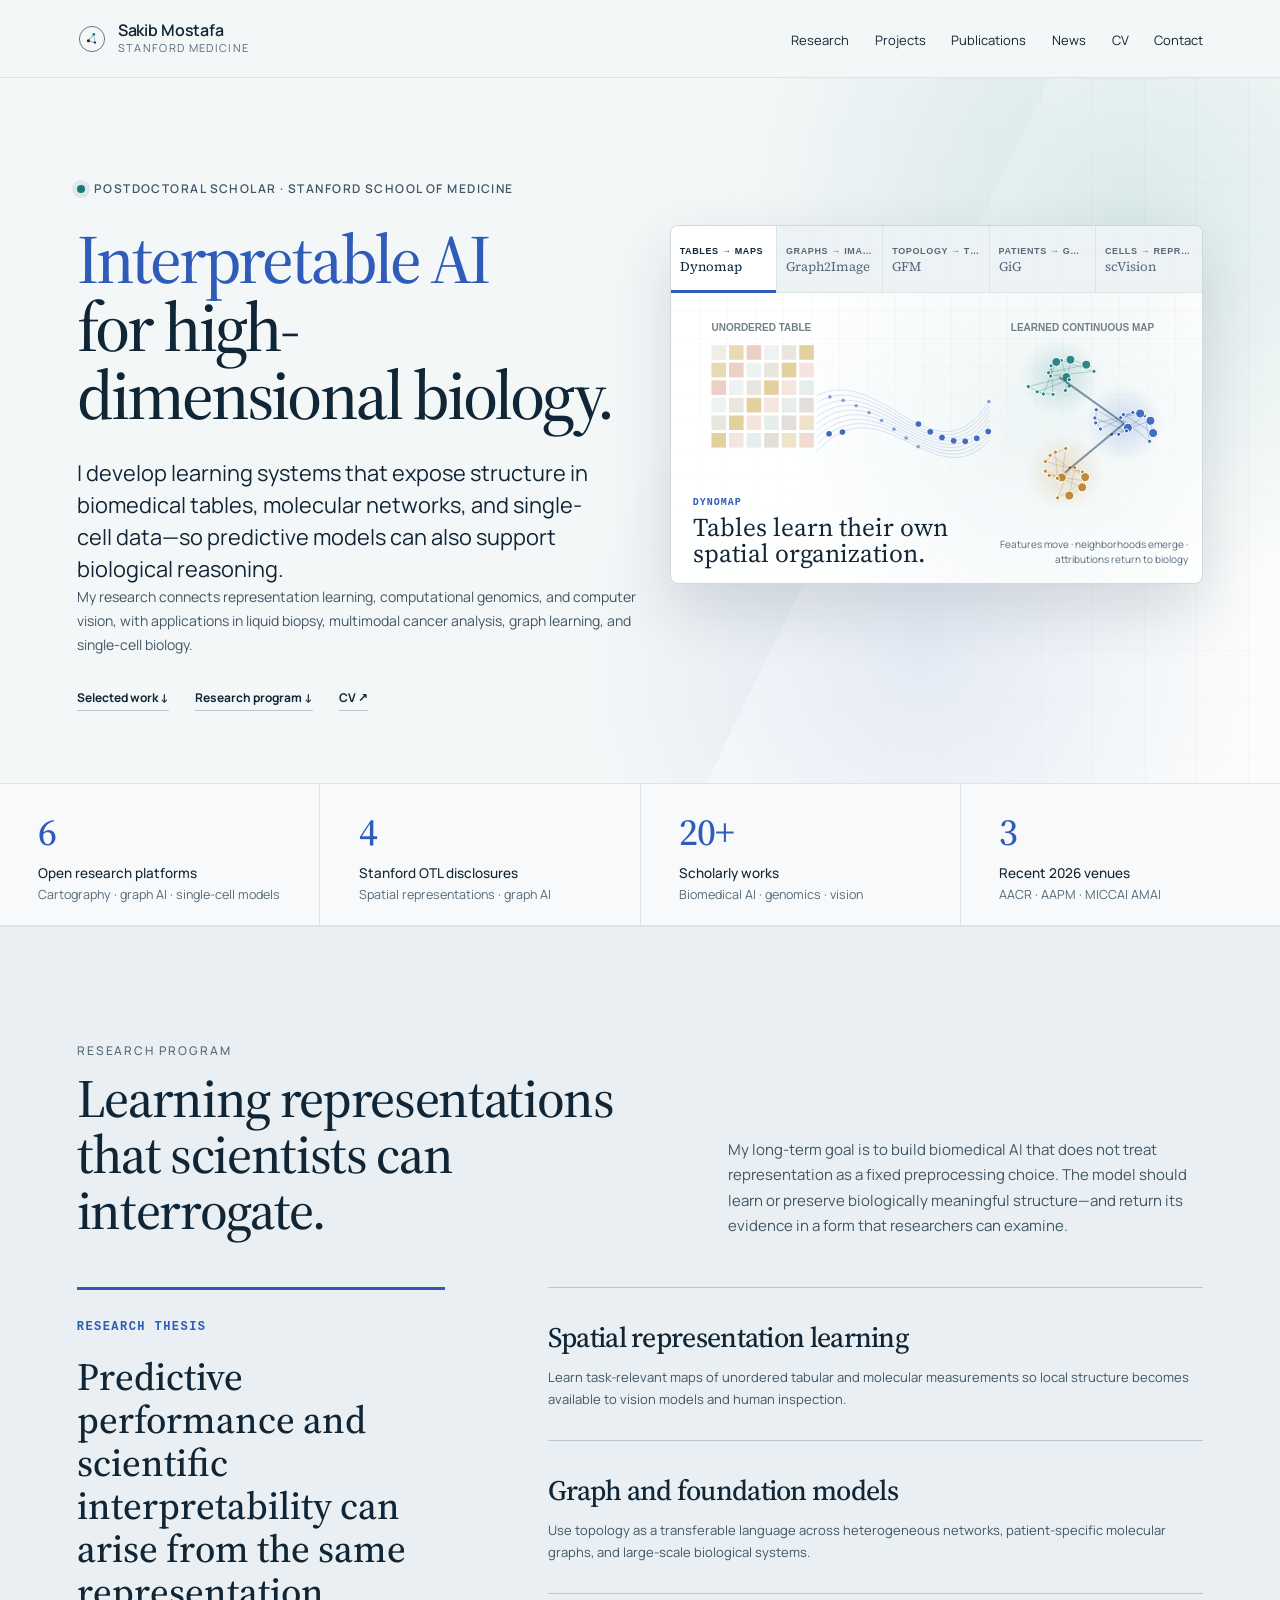
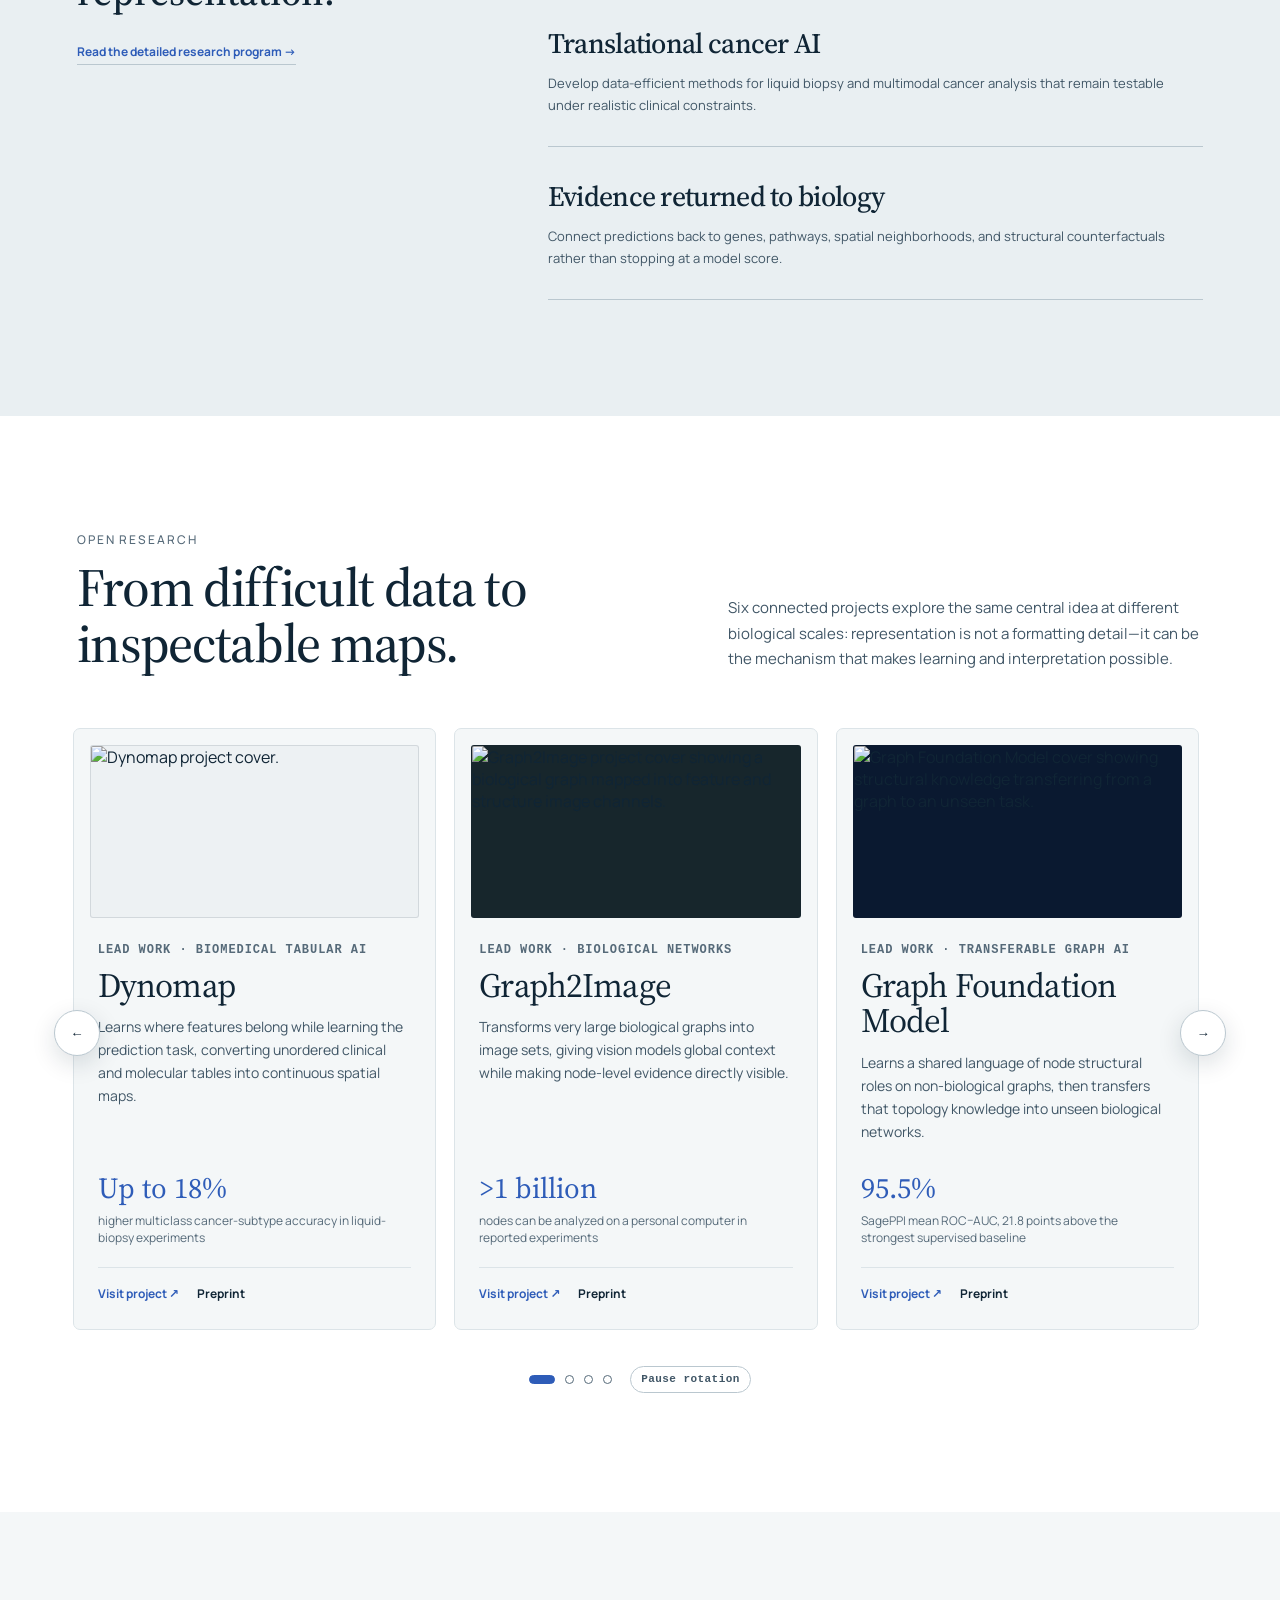
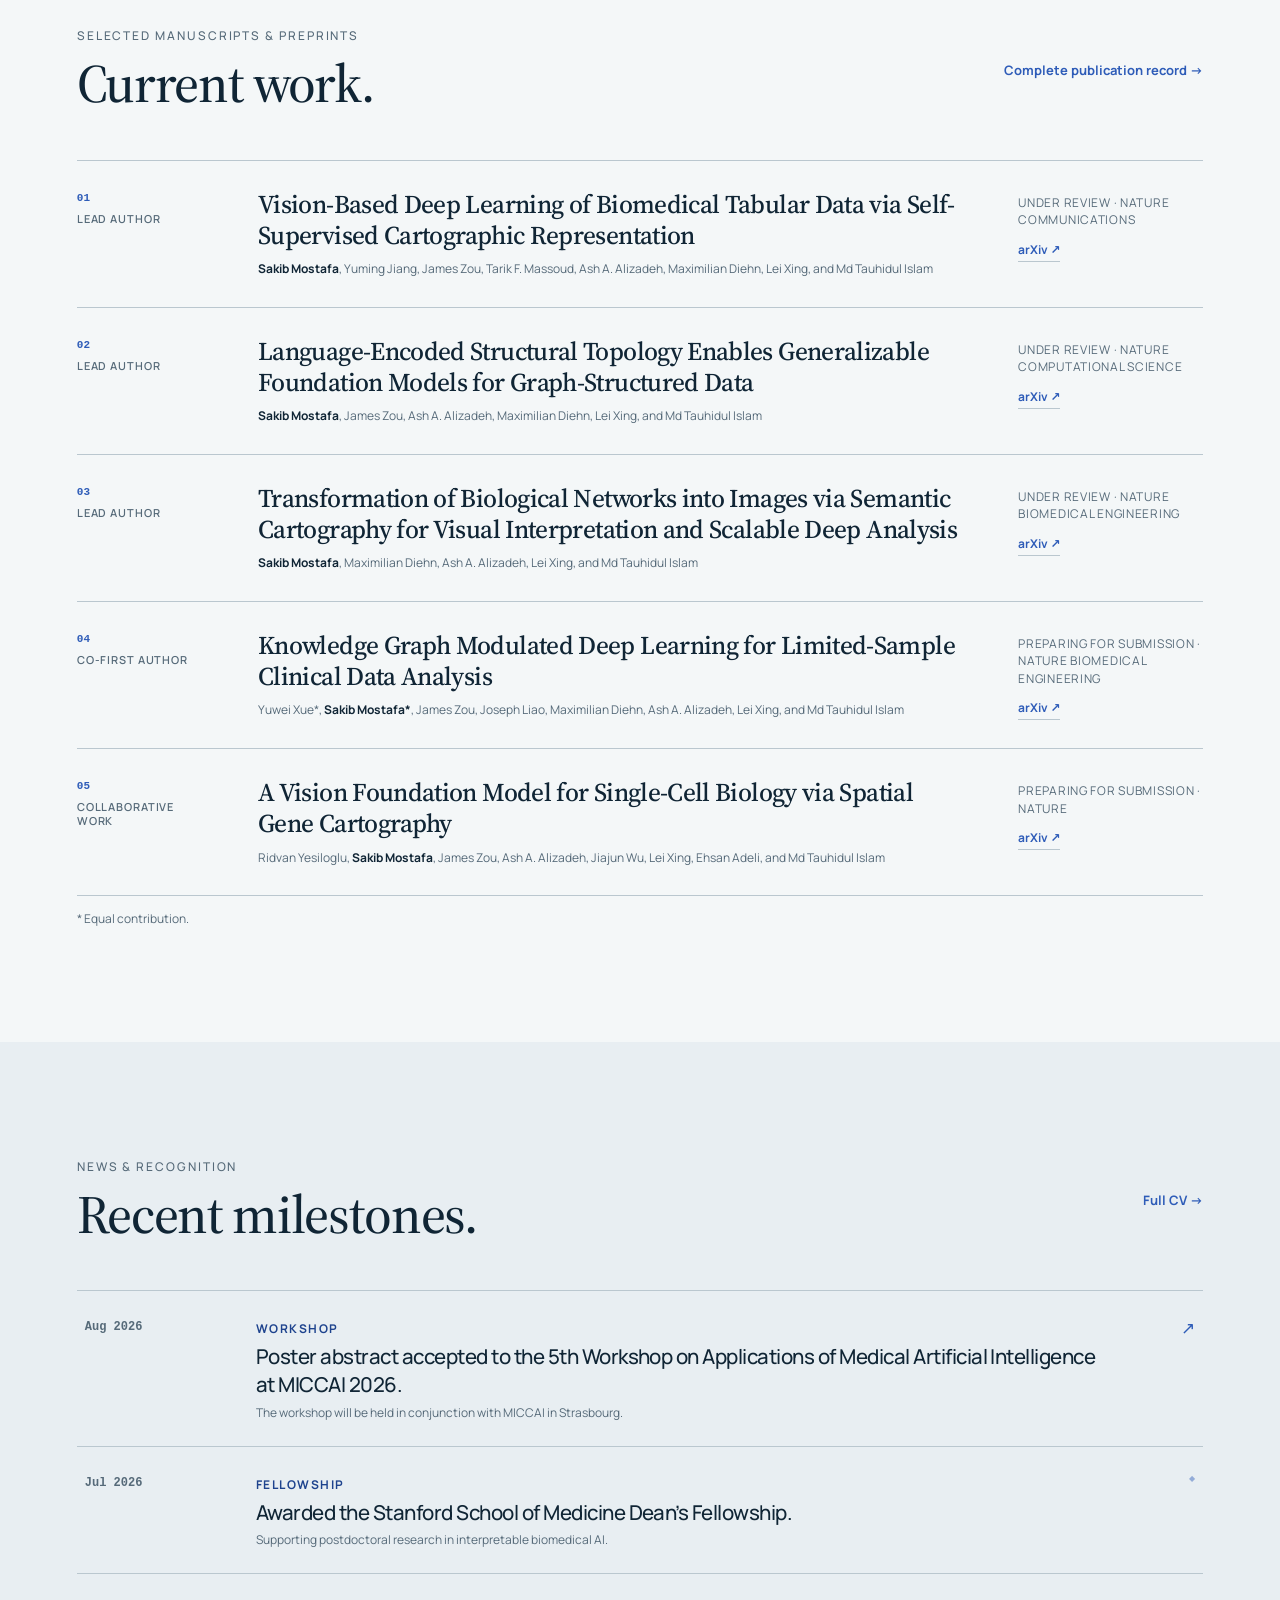
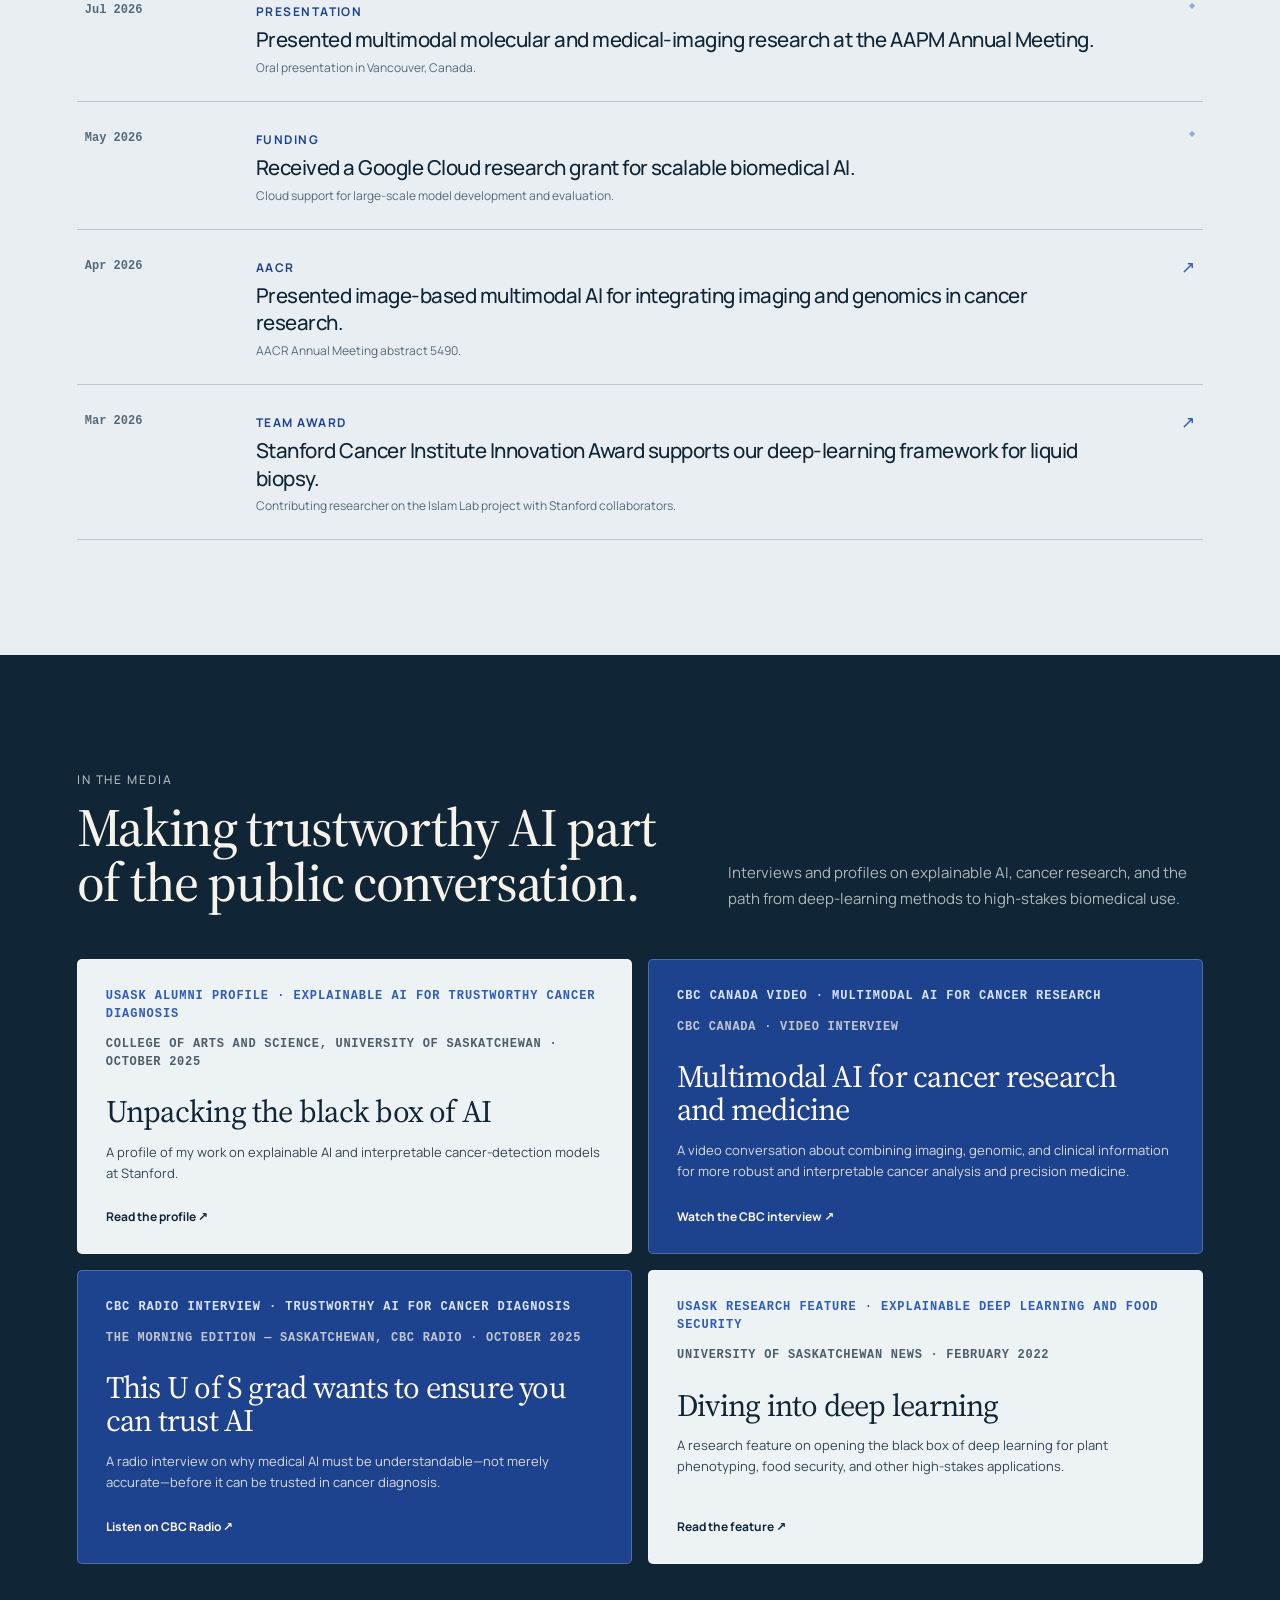
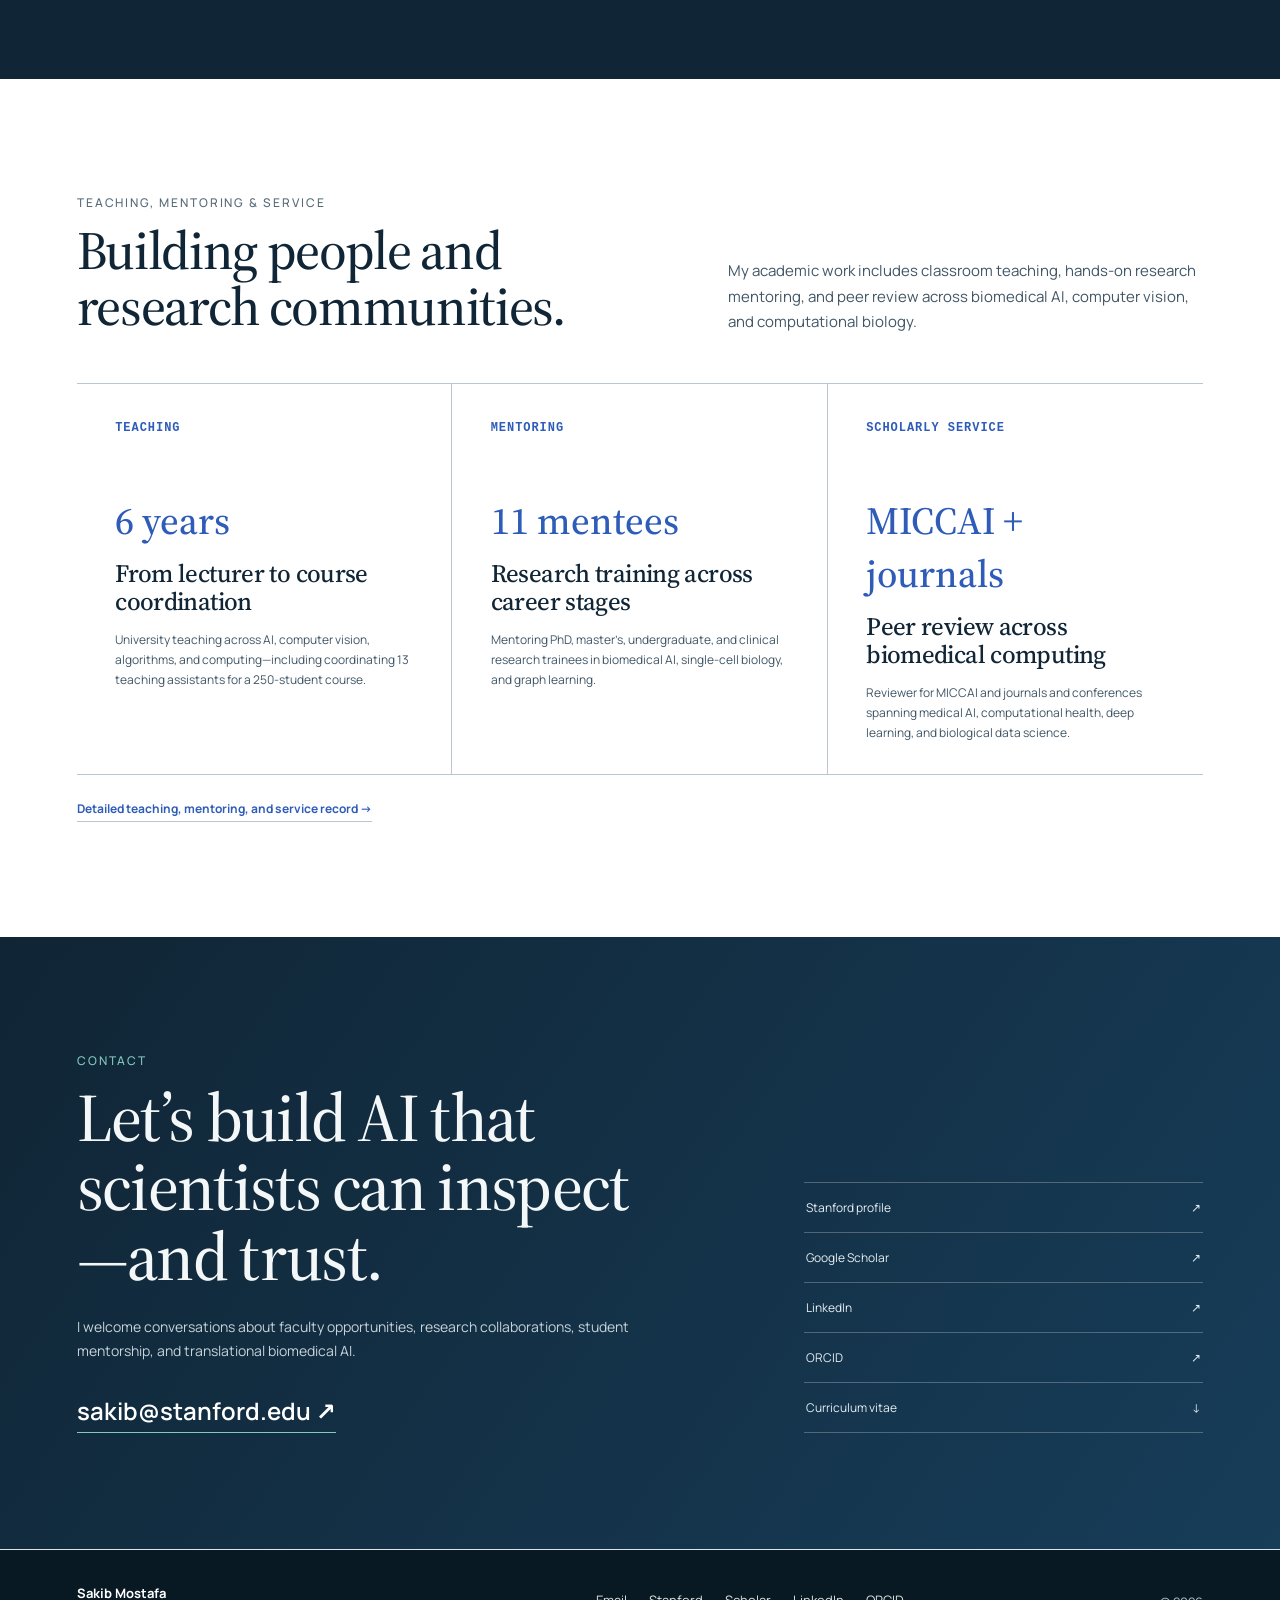
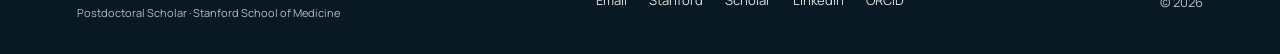
==== commit cc28d022: "Redesign academic portfolio and update research record" ====
--- a/index.html
+++ b/index.html
@@ -3,7 +3,7 @@
 <head>
   <meta charset="utf-8">
   <meta name="viewport" content="width=device-width, initial-scale=1">
-  <meta name="theme-color" content="#f7f3ed">
+  <meta name="theme-color" content="#f4f7f8">
   <title>Sakib Mostafa · Biomedical AI Researcher at Stanford</title>
   <meta name="description" content="Sakib Mostafa develops interpretable AI systems that turn biomedical tables, networks, and single-cell data into visual representations for cancer and biological discovery.">
   <link rel="canonical" href="https://sakibmostafa.com/">
@@ -15,12 +15,12 @@
   <meta name="twitter:card" content="summary_large_image">
   <link rel="preconnect" href="https://fonts.googleapis.com">
   <link rel="preconnect" href="https://fonts.gstatic.com" crossorigin>
-  <link href="https://fonts.googleapis.com/css2?family=DM+Sans:wght@400;500;600;700&amp;family=DM+Serif+Display&amp;display=swap" rel="stylesheet">
+  <link href="https://fonts.googleapis.com/css2?family=Manrope:wght@400;500;600;700&amp;family=Source+Serif+4:opsz,wght@8..60,400;8..60,500;8..60,600&amp;display=swap" rel="stylesheet">
   <link rel="icon" href="favicon.svg" type="image/svg+xml">
-  <link rel="stylesheet" href="styles.css?v=20260907-1">
-  <link rel="stylesheet" href="tool-animation.css?v=20260814-1">
-  <script src="site.js?v=20260907-1" defer></script>
-  <script src="tool-animation.js?v=20260814-1" defer></script>
+  <link rel="stylesheet" href="styles.css?v=20260907-5">
+  <link rel="stylesheet" href="tool-animation.css?v=20260907-4">
+  <script src="site.js?v=20260907-3" defer></script>
+  <script src="tool-animation.js?v=20260907-4" defer></script>
 </head>
 <body>
 <div class="a-root page">
@@ -33,10 +33,10 @@
           <circle cx="50" cy="50" r="42" fill="none" stroke="currentColor" stroke-width="2"/>
           <line x1="38" y1="56" x2="60" y2="62" stroke="currentColor" stroke-width="1.4"/>
           <line x1="38" y1="56" x2="56" y2="34" stroke="currentColor" stroke-width="1.4"/>
-          <line x1="60" y1="62" x2="56" y2="34" stroke="#9b4d3f" stroke-width="1.4"/>
+          <line x1="60" y1="62" x2="56" y2="34" stroke="#2e5cb8" stroke-width="1.4"/>
           <circle cx="38" cy="56" r="5.2" fill="currentColor"/>
           <circle cx="60" cy="62" r="3.8" fill="currentColor"/>
-          <circle cx="56" cy="34" r="4.4" fill="#cf8f35"/>
+          <circle cx="56" cy="34" r="4.4" fill="#147b78"/>
         </svg>
       </span>
       <span>
@@ -45,39 +45,40 @@
       </span>
     </a>
     <ul class="nav-links">
-      <li><a class="nav-link is-active" href="index.html">Home</a></li>
-      <li><a class="nav-link" href="research.html">Research</a></li>
-      <li><a class="nav-link" href="publications.html">Publications</a></li>
-      <li><a class="nav-link" href="index.html#news">News</a></li>
+      <li><a class="nav-link" href="#research-program">Research</a></li>
+      <li><a class="nav-link" href="#projects">Projects</a></li>
+      <li><a class="nav-link" href="#selected-publications">Publications</a></li>
+      <li><a class="nav-link" href="#news">News</a></li>
       <li><a class="nav-link" href="cv.html">CV</a></li>
-      <li><a class="nav-link" href="contact.html">Contact</a></li>
+      <li><a class="nav-link" href="#contact">Contact</a></li>
     </ul>
   </nav>
 
   <main id="main" class="page-body">
     <section class="hero-stage">
       <div class="hero-copy reveal">
-        <div class="status-line"><span class="status-dot"></span> Postdoctoral Scholar · Stanford Radiation Oncology</div>
-        <h1 class="h1-hero">I make hidden biological structure <em>visible.</em></h1>
-        <p class="lede">I build interpretable AI that turns biomedical tables, networks, and transcriptomes into spatial maps—so models can learn the relationships and researchers can inspect them.</p>
-        <p class="bio">My work connects computational genomics, computer vision, and explainable AI, with current applications in liquid biopsy, multimodal cancer analysis, graph learning, and single-cell biology.</p>
-        <div class="hero-ctas">
-          <a class="cta cta--fill" href="research.html">Explore the research <span aria-hidden="true">↗</span></a>
-          <a class="cta" href="index.html#projects">Open projects</a>
-          <a class="cta cta--text" href="mailto:sakib@stanford.edu">sakib@stanford.edu</a>
+        <div class="status-line"><span class="status-dot"></span> Postdoctoral Scholar · Stanford School of Medicine</div>
+        <h1 class="h1-hero"><span class="hero-accent">Interpretable AI</span> for high-dimensional biology.</h1>
+        <p class="lede">I develop learning systems that expose structure in biomedical tables, molecular networks, and single-cell data—so predictive models can also support biological reasoning.</p>
+        <p class="bio">My research connects representation learning, computational genomics, and computer vision, with applications in liquid biopsy, multimodal cancer analysis, graph learning, and single-cell biology.</p>
+        <div class="hero-links" aria-label="Homepage shortcuts">
+          <a href="#projects">Selected work <span aria-hidden="true">↓</span></a>
+          <a href="#research-program">Research program <span aria-hidden="true">↓</span></a>
+          <a href="cv.pdf" target="_blank" rel="noopener noreferrer">CV <span aria-hidden="true">↗</span></a>
         </div>
       </div>
 
       <section class="hero-tools reveal" data-tool-animation aria-label="Animated overview of research tools">
         <div class="tool-tabs" role="tablist" aria-label="Research tools">
-          <button class="tool-tab is-active" type="button" role="tab" aria-selected="true" data-tool="dynomap" style="--tool-color:#9b4d3f"><span>Tables → maps</span><strong>Dynomap</strong></button>
-          <button class="tool-tab" type="button" role="tab" aria-selected="false" data-tool="graph" style="--tool-color:#337f82"><span>Graphs → images</span><strong>Graph2Image</strong></button>
-          <button class="tool-tab" type="button" role="tab" aria-selected="false" data-tool="foundation" style="--tool-color:#17304b"><span>Topology → transfer</span><strong>GFM</strong></button>
-          <button class="tool-tab" type="button" role="tab" aria-selected="false" data-tool="cell" style="--tool-color:#b98636"><span>Cells → representations</span><strong>scVision</strong></button>
+          <button class="tool-tab is-active" type="button" role="tab" aria-selected="true" data-tool="dynomap" style="--tool-color:#2e5cb8"><span>Tables → maps</span><strong>Dynomap</strong></button>
+          <button class="tool-tab" type="button" role="tab" aria-selected="false" data-tool="graph" style="--tool-color:#147b78"><span>Graphs → images</span><strong>Graph2Image</strong></button>
+          <button class="tool-tab" type="button" role="tab" aria-selected="false" data-tool="foundation" style="--tool-color:#173d59"><span>Topology → transfer</span><strong>GFM</strong></button>
+          <button class="tool-tab" type="button" role="tab" aria-selected="false" data-tool="gig" style="--tool-color:#6955a5"><span>Patients → graphs</span><strong>GiG</strong></button>
+          <button class="tool-tab" type="button" role="tab" aria-selected="false" data-tool="cell" style="--tool-color:#b87d24"><span>Cells → representations</span><strong>scVision</strong></button>
         </div>
         <div class="tool-stage">
           <canvas class="tool-animation-canvas" aria-hidden="true"></canvas>
-          <div class="tool-copy" style="--tool-color:#9b4d3f">
+          <div class="tool-copy" style="--tool-color:#2e5cb8">
             <div><small data-tool-kicker>Dynomap</small><strong data-tool-headline>Tables learn their own spatial organization.</strong></div>
             <div class="tool-phase" data-tool-phase>Features move · neighborhoods emerge · attributions return to biology</div>
           </div>
@@ -104,6 +105,38 @@
           <div class="stat-value" data-count="3">3</div>
           <div class="stat-label">Recent 2026 venues</div>
           <div class="stat-note">AACR · AAPM · MICCAI AMAI</div>
+        </div>
+      </div>
+    </section>
+
+    <section id="research-program" class="section section--program">
+      <div class="section-heading reveal">
+        <div>
+          <div class="a-section-label">Research program</div>
+          <h2>Learning representations that scientists can interrogate.</h2>
+        </div>
+        <p>My long-term goal is to build biomedical AI that does not treat representation as a fixed preprocessing choice. The model should learn or preserve biologically meaningful structure—and return its evidence in a form that researchers can examine.</p>
+      </div>
+
+      <div class="program-layout">
+        <div class="program-statement reveal">
+          <span>Research thesis</span>
+          <p>Predictive performance and scientific interpretability can arise from the same representation.</p>
+          <a href="research.html">Read the detailed research program <span aria-hidden="true">→</span></a>
+        </div>
+        <div class="program-list">
+          <article class="program-row reveal">
+            <div><h3>Spatial representation learning</h3><p>Learn task-relevant maps of unordered tabular and molecular measurements so local structure becomes available to vision models and human inspection.</p></div>
+          </article>
+          <article class="program-row reveal">
+            <div><h3>Graph and foundation models</h3><p>Use topology as a transferable language across heterogeneous networks, patient-specific molecular graphs, and large-scale biological systems.</p></div>
+          </article>
+          <article class="program-row reveal">
+            <div><h3>Translational cancer AI</h3><p>Develop data-efficient methods for liquid biopsy and multimodal cancer analysis that remain testable under realistic clinical constraints.</p></div>
+          </article>
+          <article class="program-row reveal">
+            <div><h3>Evidence returned to biology</h3><p>Connect predictions back to genes, pathways, spatial neighborhoods, and structural counterfactuals rather than stopping at a model score.</p></div>
+          </article>
         </div>
       </div>
     </section>
@@ -228,6 +261,45 @@
       </div>
     </section>
 
+    <section id="selected-publications" class="section section--selected-publications">
+      <div class="section-heading section-heading--compact reveal">
+        <div>
+          <div class="a-section-label">Selected manuscripts &amp; preprints</div>
+          <h2>Current work.</h2>
+        </div>
+        <a class="section-link" href="publications.html">Complete publication record <span aria-hidden="true">→</span></a>
+      </div>
+
+      <div class="featured-pubs">
+        <article class="featured-pub reveal">
+          <div class="featured-pub-index">01 <span>Lead author</span></div>
+          <div class="featured-pub-main"><h3>Vision-Based Deep Learning of Biomedical Tabular Data via Self-Supervised Cartographic Representation</h3><p><strong>Sakib Mostafa</strong>, Yuming Jiang, James Zou, Tarik F. Massoud, Ash A. Alizadeh, Maximilian Diehn, Lei Xing, and Md Tauhidul Islam</p></div>
+          <div class="featured-pub-meta"><span>Under review · Nature Communications</span><a href="https://arxiv.org/abs/2603.22675" target="_blank" rel="noopener noreferrer">arXiv ↗</a></div>
+        </article>
+        <article class="featured-pub reveal">
+          <div class="featured-pub-index">02 <span>Lead author</span></div>
+          <div class="featured-pub-main"><h3>Language-Encoded Structural Topology Enables Generalizable Foundation Models for Graph-Structured Data</h3><p><strong>Sakib Mostafa</strong>, James Zou, Ash A. Alizadeh, Maximilian Diehn, Lei Xing, and Md Tauhidul Islam</p></div>
+          <div class="featured-pub-meta"><span>Under review · Nature Computational Science</span><a href="https://arxiv.org/abs/2604.06391" target="_blank" rel="noopener noreferrer">arXiv ↗</a></div>
+        </article>
+        <article class="featured-pub reveal">
+          <div class="featured-pub-index">03 <span>Lead author</span></div>
+          <div class="featured-pub-main"><h3>Transformation of Biological Networks into Images via Semantic Cartography for Visual Interpretation and Scalable Deep Analysis</h3><p><strong>Sakib Mostafa</strong>, Maximilian Diehn, Ash A. Alizadeh, Lei Xing, and Md Tauhidul Islam</p></div>
+          <div class="featured-pub-meta"><span>Under review · Nature Biomedical Engineering</span><a href="https://arxiv.org/abs/2512.07040" target="_blank" rel="noopener noreferrer">arXiv ↗</a></div>
+        </article>
+        <article class="featured-pub reveal">
+          <div class="featured-pub-index">04 <span>Co-first author</span></div>
+          <div class="featured-pub-main"><h3>Knowledge Graph Modulated Deep Learning for Limited-Sample Clinical Data Analysis</h3><p>Yuwei Xue*, <strong>Sakib Mostafa*</strong>, James Zou, Joseph Liao, Maximilian Diehn, Ash A. Alizadeh, Lei Xing, and Md Tauhidul Islam</p></div>
+          <div class="featured-pub-meta"><span>Preparing for submission · Nature Biomedical Engineering</span><a href="https://arxiv.org/abs/2605.24162" target="_blank" rel="noopener noreferrer">arXiv ↗</a></div>
+        </article>
+        <article class="featured-pub reveal">
+          <div class="featured-pub-index">05 <span>Collaborative work</span></div>
+          <div class="featured-pub-main"><h3>A Vision Foundation Model for Single-Cell Biology via Spatial Gene Cartography</h3><p>Ridvan Yesiloglu, <strong>Sakib Mostafa</strong>, James Zou, Ash A. Alizadeh, Jiajun Wu, Lei Xing, Ehsan Adeli, and Md Tauhidul Islam</p></div>
+          <div class="featured-pub-meta"><span>Preparing for submission · Nature</span><a href="https://arxiv.org/abs/2607.14163" target="_blank" rel="noopener noreferrer">arXiv ↗</a></div>
+        </article>
+      </div>
+      <p class="featured-pub-note">* Equal contribution.</p>
+    </section>
+
     <section id="news" class="section section--news">
       <div class="section-heading section-heading--compact reveal">
         <div>
@@ -280,24 +352,81 @@
         <p>Interviews and profiles on explainable AI, cancer research, and the path from deep-learning methods to high-stakes biomedical use.</p>
       </div>
       <div class="media-cards">
-        <a class="media-card reveal" href="https://news.usask.ca/articles/community/2025/unpacking-the-black-box-of-ai.php" target="_blank" rel="noopener noreferrer">
-          <span class="media-card-source">USask News · 2025</span>
+        <a class="media-card reveal" href="https://artsandscience.usask.ca/news/articles/11128/Unpacking_the_black_box_of_AI" target="_blank" rel="noopener noreferrer">
+          <span class="media-card-context">USask alumni profile · Explainable AI for trustworthy cancer diagnosis</span>
+          <span class="media-card-source">College of Arts and Science, University of Saskatchewan · October 2025</span>
           <h3>Unpacking the black box of AI</h3>
-          <p>Why accuracy alone is not enough when AI contributes to a cancer diagnosis.</p>
+          <p>A profile of my work on explainable AI and interpretable cancer-detection models at Stanford.</p>
           <span class="media-card-link">Read the profile ↗</span>
         </a>
-        <a class="media-card media-card--dark reveal" href="https://www.cbc.ca/radio/asithappens/the-aih-transcript-for-october-22-2025-9.6951651" target="_blank" rel="noopener noreferrer">
-          <span class="media-card-source">CBC Radio · 2025</span>
-          <h3>Trust, transparency, and cancer AI</h3>
-          <p>A public-radio conversation about interpretable multimodal AI in medicine.</p>
-          <span class="media-card-link">Open the CBC transcript ↗</span>
+        <a class="media-card media-card--dark reveal" href="https://www.cbc.ca/player/play/video/9.6948775" target="_blank" rel="noopener noreferrer">
+          <span class="media-card-context">CBC Canada video · Multimodal AI for cancer research</span>
+          <span class="media-card-source">CBC Canada · Video interview</span>
+          <h3>Multimodal AI for cancer research and medicine</h3>
+          <p>A video conversation about combining imaging, genomic, and clinical information for more robust and interpretable cancer analysis and precision medicine.</p>
+          <span class="media-card-link">Watch the CBC interview ↗</span>
+        </a>
+        <a class="media-card media-card--dark reveal" href="https://www.cbc.ca/listen/live-radio/1-66-the-morning-edition-sask/clip/16178291-this-u-s-grad-wants-ensure-trust-ai" target="_blank" rel="noopener noreferrer">
+          <span class="media-card-context">CBC Radio interview · Trustworthy AI for cancer diagnosis</span>
+          <span class="media-card-source">The Morning Edition — Saskatchewan, CBC Radio · October 2025</span>
+          <h3>This U of S grad wants to ensure you can trust AI</h3>
+          <p>A radio interview on why medical AI must be understandable—not merely accurate—before it can be trusted in cancer diagnosis.</p>
+          <span class="media-card-link">Listen on CBC Radio ↗</span>
         </a>
         <a class="media-card reveal" href="https://news.usask.ca/articles/research/2022/research-diving-into-deep-learning-usask-research.php" target="_blank" rel="noopener noreferrer">
-          <span class="media-card-source">USask Research · 2022</span>
+          <span class="media-card-context">USask research feature · Explainable deep learning and food security</span>
+          <span class="media-card-source">University of Saskatchewan News · February 2022</span>
           <h3>Diving into deep learning</h3>
-          <p>Early work on explaining what vision models learn in plant phenotyping.</p>
+          <p>A research feature on opening the black box of deep learning for plant phenotyping, food security, and other high-stakes applications.</p>
           <span class="media-card-link">Read the feature ↗</span>
         </a>
+      </div>
+    </section>
+
+    <section id="teaching-service" class="section section--faculty-profile">
+      <div class="section-heading reveal">
+        <div>
+          <div class="a-section-label">Teaching, mentoring &amp; service</div>
+          <h2>Building people and research communities.</h2>
+        </div>
+        <p>My academic work includes classroom teaching, hands-on research mentoring, and peer review across biomedical AI, computer vision, and computational biology.</p>
+      </div>
+      <div class="faculty-profile-grid">
+        <article class="faculty-profile-item reveal">
+          <span>Teaching</span>
+          <strong>6 years</strong>
+          <h3>From lecturer to course coordination</h3>
+          <p>University teaching across AI, computer vision, algorithms, and computing—including coordinating 13 teaching assistants for a 250-student course.</p>
+        </article>
+        <article class="faculty-profile-item reveal">
+          <span>Mentoring</span>
+          <strong>11 mentees</strong>
+          <h3>Research training across career stages</h3>
+          <p>Mentoring PhD, master’s, undergraduate, and clinical research trainees in biomedical AI, single-cell biology, and graph learning.</p>
+        </article>
+        <article class="faculty-profile-item reveal">
+          <span>Scholarly service</span>
+          <strong>MICCAI + journals</strong>
+          <h3>Peer review across biomedical computing</h3>
+          <p>Reviewer for MICCAI and journals and conferences spanning medical AI, computational health, deep learning, and biological data science.</p>
+        </article>
+      </div>
+      <a class="faculty-profile-link" href="teaching.html">Detailed teaching, mentoring, and service record <span aria-hidden="true">→</span></a>
+    </section>
+
+    <section id="contact" class="section section--contact-home">
+      <div class="contact-home-copy reveal">
+        <div class="a-section-label">Contact</div>
+        <h2>Let’s build AI that scientists can inspect—and trust.</h2>
+        <p>I welcome conversations about faculty opportunities, research collaborations, student mentorship, and translational biomedical AI.</p>
+        <a class="contact-email" href="mailto:sakib@stanford.edu">sakib@stanford.edu <span aria-hidden="true">↗</span></a>
+      </div>
+      <div class="contact-home-links reveal" aria-label="Professional profiles">
+        <a href="https://med.stanford.edu/profiles/sakib-mostafa" target="_blank" rel="noopener noreferrer"><span>Stanford profile</span><span aria-hidden="true">↗</span></a>
+        <a href="https://scholar.google.com/citations?user=iDKl2-AAAAAJ&amp;hl=en" target="_blank" rel="noopener noreferrer"><span>Google Scholar</span><span aria-hidden="true">↗</span></a>
+        <a href="https://www.linkedin.com/in/sakib-mostafa/" target="_blank" rel="noopener noreferrer"><span>LinkedIn</span><span aria-hidden="true">↗</span></a>
+        <a href="https://orcid.org/0000-0002-4777-7832" target="_blank" rel="noopener noreferrer"><span>ORCID</span><span aria-hidden="true">↗</span></a>
+        <a href="cv.pdf" target="_blank" rel="noopener noreferrer"><span>Curriculum vitae</span><span aria-hidden="true">↓</span></a>
       </div>
     </section>
   </main>
--- a/styles.css
+++ b/styles.css
@@ -246,12 +246,12 @@
 .collab-explorer { overflow: hidden; border: 1px solid var(--line-strong); border-radius: 16px; background: var(--panel); box-shadow: 0 20px 60px rgba(48,40,33,.05); }
 .collab-explorer-head { min-height: 68px; display: flex; align-items: center; justify-content: space-between; gap: 24px; padding: 14px 18px; border-bottom: 1px solid var(--line); background: rgba(247,243,237,.76); }
 .collab-breadcrumb { display: flex; flex-wrap: wrap; align-items: center; gap: 7px; }
-.collab-breadcrumb button { padding: 6px 9px; border: 0; border-radius: 5px; background: transparent; color: var(--ink-soft); font: 700 10px/1 var(--font); letter-spacing: .05em; text-transform: uppercase; cursor: pointer; }
+.collab-breadcrumb button { padding: 6px 9px; border: 0; border-radius: 5px; background: transparent; color: var(--ink-soft); font: 700 11px/1 var(--font); letter-spacing: .05em; text-transform: uppercase; cursor: pointer; }
 .collab-breadcrumb button:hover { background: var(--accent-soft); color: var(--accent-strong); }
 .collab-breadcrumb button[aria-current="page"] { background: var(--ink); color: #fffdf9; cursor: default; }
 .collab-breadcrumb-sep { color: var(--ink-mute); font-size: 11px; }
 .collab-map-controls { display: flex; align-items: center; gap: 15px; }
-.collab-instruction { color: var(--ink-mute); font-size: 10px; }
+.collab-instruction { color: var(--ink-mute); font-size: 11px; }
 .collab-back { min-height: 34px; padding: 7px 11px; border: 1px solid var(--line-strong); border-radius: 5px; background: var(--panel); color: var(--ink); font: 700 11px/1 var(--font); cursor: pointer; transition: background 160ms ease, color 160ms ease, border-color 160ms ease; }
 .collab-back:hover:not(:disabled) { border-color: var(--ink); background: var(--ink); color: #fffdf9; }
 .collab-back:disabled { cursor: not-allowed; opacity: .42; }
@@ -262,30 +262,30 @@
 .collab-edge { position: absolute; height: 1px; transform-origin: 0 50%; background: linear-gradient(90deg, rgba(51,127,130,.48), rgba(155,77,63,.32)); transition: opacity 180ms ease; }
 .collab-edge::after { content: ''; position: absolute; right: -3px; top: -3px; width: 7px; height: 7px; border-radius: 50%; background: var(--accent); box-shadow: 0 0 0 4px rgba(155,77,63,.1); }
 .collab-hub { position: absolute; z-index: 3; left: 50%; top: 48%; display: grid; justify-items: center; min-width: 170px; padding: 13px 21px; transform: translate(-50%,-50%); border-radius: 10px; background: var(--ink); color: #fffdf9; box-shadow: 0 0 0 8px rgba(255,253,249,.82), 0 0 0 9px var(--line-strong), 0 18px 35px rgba(23,32,42,.18); }
-.collab-hub span { font: 700 8px/1 var(--mono); letter-spacing: .13em; text-transform: uppercase; color: #b9c5c4; }
+.collab-hub span { font: 700 10px/1 var(--mono); letter-spacing: .1em; text-transform: uppercase; color: #b9c5c4; }
 .collab-hub strong { margin-top: 5px; font-family: var(--display); font-size: 20px; font-weight: 400; }
-.collab-hub small { margin-top: 3px; font-size: 9px; color: #d9dfdc; }
+.collab-hub small { margin-top: 3px; font-size: 11px; color: #d9dfdc; }
 .collab-nodes { z-index: 4; transition: opacity 160ms ease, transform 160ms ease; }
 .collab-stage.is-switching .collab-nodes { opacity: 0; transform: scale(.97); }
 .collab-map-node { position: absolute; display: grid; justify-items: start; width: 200px; min-height: 116px; padding: 15px 16px; transform: translate(-50%,-50%); border: 1px solid var(--line-strong); border-radius: 11px; background: rgba(255,253,249,.96); color: var(--ink); text-align: left; cursor: pointer; box-shadow: 0 12px 32px rgba(44,37,31,.07); transition: transform 180ms ease, border-color 180ms ease, box-shadow 180ms ease, background 180ms ease; }
 .collab-map-node:hover, .collab-map-node:focus-visible { transform: translate(-50%,-50%) translateY(-5px); border-color: var(--accent); background: #fffaf3; box-shadow: 0 18px 42px rgba(44,37,31,.12); }
 .collab-map-node.is-selected { border-color: var(--accent); box-shadow: 0 0 0 3px rgba(155,77,63,.12), 0 18px 42px rgba(44,37,31,.12); }
-.collab-node-type { color: var(--accent-strong); font: 700 8px/1.2 var(--mono); letter-spacing: .11em; text-transform: uppercase; }
+.collab-node-type { color: var(--accent-strong); font: 700 10px/1.2 var(--mono); letter-spacing: .09em; text-transform: uppercase; }
 .collab-map-node strong { margin-top: 7px; font-family: var(--display); font-size: 22px; font-weight: 400; line-height: 1; }
-.collab-node-meta { margin-top: 6px; color: var(--ink-mute); font-size: 10px; line-height: 1.35; }
-.collab-node-action { align-self: end; margin-top: 10px; color: var(--accent); font-size: 9px; font-weight: 700; }
+.collab-node-meta { margin-top: 6px; color: var(--ink-mute); font-size: 11px; line-height: 1.35; }
+.collab-node-action { align-self: end; margin-top: 10px; color: var(--accent); font-size: 11px; font-weight: 700; }
 .collab-map-node--leaf .collab-node-action { color: var(--edge-teal); }
 .collab-detail { position: absolute; z-index: 8; right: 22px; bottom: 22px; width: min(340px, calc(100% - 44px)); max-height: 445px; overflow-y: auto; padding: 23px; border: 1px solid var(--line-strong); border-radius: 12px; background: rgba(255,253,249,.98); box-shadow: 0 24px 70px rgba(23,32,42,.18); animation: collabDetailIn 220ms cubic-bezier(.2,.75,.25,1) both; }
 .collab-detail-close { position: absolute; right: 12px; top: 10px; width: 30px; height: 30px; border: 0; border-radius: 50%; background: var(--bg); color: var(--ink); font-size: 19px; cursor: pointer; }
 .collab-detail-close:hover { background: var(--ink); color: #fffdf9; }
-.collab-detail-kicker { padding-right: 38px; color: var(--accent); font: 700 9px/1.3 var(--mono); letter-spacing: .1em; text-transform: uppercase; }
+.collab-detail-kicker { padding-right: 38px; color: var(--accent); font: 700 11px/1.3 var(--mono); letter-spacing: .09em; text-transform: uppercase; }
 .collab-detail h3 { max-width: 270px; margin-top: 9px; font-family: var(--display); font-size: 29px; font-weight: 400; line-height: 1.05; }
-.collab-detail-place { margin-top: 5px !important; color: var(--ink-mute); font-size: 10px; }
+.collab-detail-place { margin-top: 5px !important; color: var(--ink-mute); font-size: 11px; }
 .collab-detail-people { display: grid; gap: 8px; margin: 18px 0 0; padding: 15px 0 0; border-top: 1px solid var(--line); list-style: none; }
 .collab-detail-people li { display: grid; gap: 2px; color: var(--ink); font-size: 12px; font-weight: 600; }
-.collab-detail-people small { color: var(--ink-mute); font-size: 9px; font-weight: 400; }
-.collab-detail-note { margin-top: 16px !important; color: var(--ink-mute); font-size: 9px; line-height: 1.5; }
-.collab-legend { min-height: 50px; display: flex; align-items: center; gap: 20px; padding: 12px 18px; border-top: 1px solid var(--line); color: var(--ink-mute); font-size: 9px; }
+.collab-detail-people small { color: var(--ink-mute); font-size: 11px; font-weight: 400; }
+.collab-detail-note { margin-top: 16px !important; color: var(--ink-mute); font-size: 11px; line-height: 1.5; }
+.collab-legend { min-height: 50px; display: flex; align-items: center; gap: 20px; padding: 12px 18px; border-top: 1px solid var(--line); color: var(--ink-mute); font-size: 11px; }
 .collab-legend span:last-child { margin-left: auto; }
 .legend-dot { display: inline-block; width: 8px; height: 8px; margin-right: 6px; border-radius: 2px; vertical-align: -1px; }
 .legend-dot--branch { background: var(--accent); }.legend-dot--leaf { border-radius: 50%; background: var(--edge-teal); }
@@ -349,49 +349,59 @@
 }
 
 /* ============================================================
-   2026 portfolio refresh
-   Warm editorial system with restrained, scientific motion.
+   2026 faculty portfolio system
+   Mineral academic palette with restrained, scientific motion.
    ============================================================ */
 
 :root {
-  --bg: #f7f3ed;
-  --panel: #fffdf9;
-  --ink: #17202a;
-  --ink-soft: #4c5862;
-  --ink-mute: #596365;
-  --line: #ddd8cf;
-  --line-strong: #c8c1b6;
-  --accent: #9b4d3f;
-  --accent-strong: #7c332a;
-  --accent-soft: #f0ddd6;
-  --edge-teal: #337f82;
-  --node-gold: #cf8f35;
-  --blue: #225d79;
-  --font: 'DM Sans', 'Inter', ui-sans-serif, system-ui, -apple-system, sans-serif;
-  --display: 'DM Serif Display', Georgia, serif;
-  --shadow: 0 24px 70px rgba(47, 39, 31, 0.08);
+  --bg: #f4f7f8;
+  --panel: #ffffff;
+  --ink: #102535;
+  --ink-soft: #405666;
+  --ink-mute: #566a79;
+  --line: #dce4e8;
+  --line-strong: #bac7cf;
+  --accent: #2e5cb8;
+  --accent-strong: #1e438e;
+  --accent-soft: #e3ebfa;
+  --edge-teal: #147b78;
+  --node-gold: #b87d24;
+  --blue: #2e5cb8;
+  --font: 'Manrope', 'Inter', ui-sans-serif, system-ui, -apple-system, sans-serif;
+  --display: 'Source Serif 4', Georgia, serif;
+  --shadow: 0 22px 60px rgba(16, 37, 53, 0.11);
+  --type-eyebrow: 12px;
+  --type-meta: 12px;
+  --type-micro: 10px;
 }
 
 html { scroll-behavior: smooth; }
 body { overflow-x: hidden; }
+section[id] { scroll-margin-top: 78px; }
 .a-root h1, .a-root h2, .a-root h3, .a-root h4 { letter-spacing: -0.025em; }
 .a-root a:focus-visible, .a-root button:focus-visible { outline: 3px solid rgba(51, 127, 130, 0.35); outline-offset: 4px; border-radius: 4px; }
 .skip-link { position: fixed; left: 16px; top: -80px; z-index: 100; padding: 10px 14px; color: white !important; background: var(--ink); border-radius: 6px; transition: top 180ms ease; }
 .skip-link:focus { top: 16px; }
 
 .nav {
-  position: relative;
+  position: sticky;
+  top: 0;
   z-index: 20;
-  min-height: 84px;
-  padding: 20px clamp(24px, 6vw, 92px);
-  background: rgba(247, 243, 237, 0.88);
+  min-height: 78px;
+  padding: 17px clamp(24px, 6vw, 92px);
+  background: rgba(244, 247, 248, 0.91);
   backdrop-filter: blur(18px);
   -webkit-backdrop-filter: blur(18px);
 }
 .nav-brand { gap: 11px; }
+.nav-brand svg circle:first-of-type, .nav-brand svg line { stroke: currentColor; }
+.nav-brand svg line:nth-of-type(3) { stroke: var(--accent); }
+.nav-brand svg circle:nth-of-type(2), .nav-brand svg circle:nth-of-type(3) { fill: currentColor; }
+.nav-brand svg circle:nth-of-type(4) { fill: var(--edge-teal); }
+.nav-brand:hover .nav-brand-name { color: var(--accent); }
 .nav-brand > span:last-child { display: grid; gap: 2px; }
 .nav-brand-name { line-height: 1; }
-.nav-brand-sub { margin-left: 0; font-size: 10px; letter-spacing: 0.12em; text-transform: uppercase; }
+.nav-brand-sub { margin-left: 0; font-size: 11px; letter-spacing: 0.12em; text-transform: uppercase; }
 .nav-links { gap: clamp(16px, 2vw, 30px); }
 .nav-link { position: relative; padding: 8px 0; border: 0; font-size: 13px; }
 .nav-link::after { content: ''; position: absolute; left: 0; right: 100%; bottom: 2px; height: 1px; background: var(--accent); transition: right 220ms ease; }
@@ -402,9 +412,9 @@
   position: relative;
   isolation: isolate;
   display: grid;
-  grid-template-columns: minmax(0, 1.08fr) minmax(360px, .92fr);
-  min-height: 730px;
-  padding: clamp(74px, 9vw, 132px) clamp(24px, 6vw, 92px) 0;
+  grid-template-columns: minmax(0, 1fr) minmax(380px, .9fr);
+  min-height: 660px;
+  padding: clamp(70px, 8vw, 112px) clamp(24px, 6vw, 92px) 0;
   overflow: hidden;
   border-bottom: 1px solid var(--line);
 }
@@ -414,27 +424,32 @@
   inset: 0;
   z-index: -3;
   background:
-    radial-gradient(circle at 86% 18%, rgba(51,127,130,.15), transparent 31%),
-    radial-gradient(circle at 70% 62%, rgba(207,143,53,.12), transparent 30%),
-    linear-gradient(115deg, transparent 0 63%, rgba(255,255,255,.5) 63% 100%);
+    radial-gradient(circle at 88% 16%, rgba(20,123,120,.14), transparent 29%),
+    radial-gradient(circle at 72% 68%, rgba(46,92,184,.11), transparent 31%),
+    linear-gradient(116deg, transparent 0 62%, rgba(255,255,255,.68) 62% 100%);
 }
 .hero-stage::after {
   content: '';
   position: absolute;
   inset: 0;
   z-index: -2;
-  opacity: .25;
-  background-image: linear-gradient(rgba(23,32,42,.12) 1px, transparent 1px), linear-gradient(90deg, rgba(23,32,42,.12) 1px, transparent 1px);
-  background-size: 48px 48px;
+  opacity: .2;
+  background-image: linear-gradient(rgba(16,37,53,.11) 1px, transparent 1px), linear-gradient(90deg, rgba(16,37,53,.11) 1px, transparent 1px);
+  background-size: 52px 52px;
   mask-image: linear-gradient(90deg, transparent 46%, black);
 }
-.hero-copy { position: relative; z-index: 2; max-width: 760px; padding-bottom: 86px; }
+.hero-copy { position: relative; z-index: 2; max-width: 720px; padding-bottom: 72px; }
 .status-line { display: flex; align-items: center; gap: 9px; margin-bottom: 28px; color: var(--ink-soft); font-size: 12px; font-weight: 600; letter-spacing: .12em; text-transform: uppercase; }
 .status-dot { width: 8px; height: 8px; border-radius: 50%; background: var(--edge-teal); box-shadow: 0 0 0 5px rgba(51,127,130,.12); animation: statusPulse 2.6s ease-in-out infinite; }
-.h1-hero { max-width: 750px; font-family: var(--display); font-size: clamp(58px, 7.1vw, 104px); font-weight: 400 !important; line-height: .94; letter-spacing: -.05em !important; text-wrap: balance; }
-.h1-hero em { color: var(--accent); font-weight: 400; }
-.hero-stage .lede { max-width: 690px; margin-top: 32px; font-size: clamp(19px, 2vw, 26px); line-height: 1.42; color: var(--ink); text-wrap: pretty; }
-.hero-stage .bio { max-width: 650px; font-size: 15px; }
+.h1-hero { max-width: 720px; font-family: var(--display); font-size: clamp(50px, 5.4vw, 78px); font-weight: 500 !important; line-height: .98; letter-spacing: -.042em !important; text-wrap: balance; }
+.h1-hero .hero-accent { display: inline-block; color: var(--accent); font-style: normal; font-weight: inherit; white-space: nowrap; }
+.hero-stage .lede,
+.hero-stage .bio { width: 100%; max-width: 650px; text-align: left; }
+.hero-stage .lede { margin-top: 28px; font-size: clamp(18px, 1.7vw, 23px); line-height: 1.48; color: var(--ink); text-wrap: pretty; }
+.hero-stage .bio { font-size: 14px; line-height: 1.7; }
+.hero-links { display: flex; flex-wrap: wrap; gap: 12px 26px; margin-top: 32px; }
+.hero-links a { padding-bottom: 4px; border-bottom: 1px solid var(--line-strong); color: var(--ink); font-size: 12px; font-weight: 700; }
+.hero-links a:hover { border-color: var(--accent); color: var(--accent); }
 .hero-ctas { align-items: center; }
 .cta { min-height: 43px; justify-content: center; padding: 11px 17px; border-radius: 4px; border-color: var(--line-strong); font-size: 12px; font-weight: 700; letter-spacing: .02em; transition: transform 180ms ease, background 180ms ease, border-color 180ms ease; }
 .cta:hover { transform: translateY(-2px); border-color: var(--ink); }
@@ -448,7 +463,7 @@
 .hero-cover-window { position: relative; aspect-ratio: 1.9; overflow: hidden; border: 1px solid rgba(23,32,42,.16); border-radius: 16px; background: #f1ede5; box-shadow: 0 30px 80px rgba(32,39,42,.14); }
 .hero-cover-window img { width: 100%; height: 100%; object-fit: cover; object-position: center; transition: transform 600ms cubic-bezier(.2,.75,.25,1); }
 .hero-cover:hover .hero-cover-window img { transform: scale(1.025); }
-.hero-cover figcaption { display: flex; justify-content: space-between; gap: 18px; margin: 12px 4px 0; color: var(--ink-mute); font: 600 9px/1.4 var(--mono); letter-spacing: .07em; text-transform: uppercase; }
+.hero-cover figcaption { display: flex; justify-content: space-between; gap: 18px; margin: 12px 4px 0; color: var(--ink-mute); font: 600 var(--type-meta)/1.4 var(--mono); letter-spacing: .07em; text-transform: uppercase; }
 .hero-cover figcaption strong { color: var(--accent-strong); font-weight: 600; text-align: right; }
 .map-halo { position: absolute; border-radius: 50%; border: 1px solid rgba(51,127,130,.22); }
 .map-halo--one { inset: 7%; animation: haloSpin 22s linear infinite; }
@@ -461,27 +476,38 @@
 .map-cell:nth-child(3n) { background: #e8c9bd; animation-delay: -.8s; }
 .map-cell:nth-child(4n) { background: #e7c98f; animation-delay: -1.6s; }
 .map-cell:nth-child(5n) { background: #9abdc0; animation-delay: -2.4s; }
-.floating-feature { position: absolute; z-index: 4; padding: 7px 10px; border: 1px solid rgba(23,32,42,.13); border-radius: 999px; background: rgba(255,253,249,.9); box-shadow: 0 10px 25px rgba(34,30,27,.08); font: 600 10px/1 var(--mono); color: var(--ink-soft); animation: featureFloat 6s ease-in-out infinite; }
+.floating-feature { position: absolute; z-index: 4; padding: 7px 10px; border: 1px solid rgba(23,32,42,.13); border-radius: 999px; background: rgba(255,253,249,.9); box-shadow: 0 10px 25px rgba(34,30,27,.08); font: 600 11px/1 var(--mono); color: var(--ink-soft); animation: featureFloat 6s ease-in-out infinite; }
 .f1 { left: 3%; top: 27%; }
 .f2 { right: 5%; top: 19%; animation-delay: -1.1s; }
 .f3 { right: 0; bottom: 28%; animation-delay: -2.2s; }
 .f4 { left: 10%; bottom: 17%; animation-delay: -3.3s; }
 .f5 { left: 44%; top: 5%; animation-delay: -4.4s; }
-.map-caption { position: absolute; left: 50%; bottom: 4%; display: flex; align-items: center; gap: 10px; transform: translateX(-50%); white-space: nowrap; color: var(--ink-mute); font-size: 10px; letter-spacing: .08em; text-transform: uppercase; }
+.map-caption { position: absolute; left: 50%; bottom: 4%; display: flex; align-items: center; gap: 10px; transform: translateX(-50%); white-space: nowrap; color: var(--ink-mute); font-size: 11px; letter-spacing: .08em; text-transform: uppercase; }
 .map-caption i { width: 54px; height: 1px; background: linear-gradient(90deg, var(--ink-mute), var(--accent)); }
 .map-caption strong { color: var(--accent); }
 
-.stats--hero { grid-column: 1 / -1; z-index: 3; margin: 0 calc(clamp(24px, 6vw, 92px) * -1); grid-template-columns: repeat(4, 1fr); background: rgba(221,216,207,.9); }
-.stats--hero .stat { min-height: 134px; padding: 25px clamp(20px, 3vw, 42px); background: rgba(255,253,249,.78); }
-.stats--hero .stat-value { font-family: var(--display); font-size: 42px; font-weight: 400; color: var(--accent); }
+.stats--hero { grid-column: 1 / -1; z-index: 3; margin: 0 calc(clamp(24px, 6vw, 92px) * -1); grid-template-columns: repeat(4, 1fr); background: var(--line); }
+.stats--hero .stat { min-height: 116px; padding: 22px clamp(20px, 3vw, 42px); background: rgba(255,255,255,.78); }
+.stats--hero .stat-value { font-family: var(--display); font-size: 38px; font-weight: 500; color: var(--accent); }
 
 .section { padding: clamp(78px, 9vw, 132px) clamp(24px, 6vw, 92px); }
 .section-heading { display: grid; grid-template-columns: minmax(0, 1.1fr) minmax(280px, .9fr); gap: 70px; align-items: end; margin-bottom: 48px; }
-.section-heading h2 { max-width: 780px; margin-top: 12px; font-family: var(--display); font-size: clamp(38px, 4.6vw, 66px); font-weight: 400; line-height: 1; }
+.section-heading h2 { max-width: 780px; margin-top: 12px; font-family: var(--display); font-size: clamp(36px, 4.2vw, 60px); font-weight: 500; line-height: 1.04; }
 .section-heading > p { max-width: 560px; color: var(--ink-soft); font-size: 15px; line-height: 1.7; }
 .section-heading--compact { align-items: center; }
 .section-link { color: var(--accent) !important; font-size: 13px; font-weight: 700; justify-self: end; }
 .sr-only { position: absolute !important; width: 1px !important; height: 1px !important; padding: 0 !important; margin: -1px !important; overflow: hidden !important; clip: rect(0, 0, 0, 0) !important; white-space: nowrap !important; border: 0 !important; }
+
+.section--program { background: #e9eff2; }
+.program-layout { display: grid; grid-template-columns: minmax(250px, .72fr) minmax(0, 1.28fr); gap: clamp(52px, 8vw, 118px); align-items: start; }
+.program-statement { position: sticky; top: 112px; padding-top: 23px; border-top: 3px solid var(--accent); }
+.program-statement > span { color: var(--accent); font: 700 var(--type-eyebrow)/1.2 var(--mono); letter-spacing: .12em; text-transform: uppercase; }
+.program-statement p { margin-top: 20px; font-family: var(--display); font-size: clamp(28px, 3vw, 43px); font-weight: 500; line-height: 1.12; }
+.program-statement a { display: inline-block; margin-top: 30px; padding-bottom: 4px; border-bottom: 1px solid var(--line-strong); color: var(--accent); font-size: 12px; font-weight: 700; }
+.program-list { border-top: 1px solid var(--line-strong); }
+.program-row { padding: 30px 0; border-bottom: 1px solid var(--line-strong); }
+.program-row h3 { font-family: var(--display); font-size: clamp(24px, 2.2vw, 32px); font-weight: 500; }
+.program-row p { max-width: 680px; margin-top: 10px; color: var(--ink-soft); font-size: 13px; line-height: 1.7; }
 
 .section--projects { background: var(--panel); }
 .project-carousel { position: relative; }
@@ -489,30 +515,30 @@
 .project-viewport::-webkit-scrollbar { display: none; }
 .project-viewport:focus-visible { outline: 2px solid var(--accent); outline-offset: 7px; border-radius: 10px; }
 .project-track { display: grid; grid-auto-flow: column; grid-auto-columns: calc((100% - 36px) / 3); gap: 18px; }
-.project-card { position: relative; display: flex; flex-direction: column; min-width: 0; min-height: 600px; padding: 20px 24px 27px; overflow: hidden; scroll-snap-align: start; scroll-snap-stop: always; border: 1px solid var(--line); border-radius: 14px; background: var(--bg); cursor: pointer; transition: transform 260ms ease, box-shadow 260ms ease, border-color 260ms ease; }
+.project-card { position: relative; display: flex; flex-direction: column; min-width: 0; min-height: 600px; padding: 20px 24px 27px; overflow: hidden; scroll-snap-align: start; scroll-snap-stop: always; border: 1px solid var(--line); border-radius: 7px; background: var(--bg); cursor: pointer; transition: transform 260ms ease, box-shadow 260ms ease, border-color 260ms ease; }
 .project-card:hover { transform: translateY(-8px); border-color: var(--line-strong); box-shadow: var(--shadow); }
 .project-card:focus-within { border-color: var(--accent); box-shadow: 0 0 0 3px rgba(155,77,63,.15), var(--shadow); }
 .project-card-hit { position: absolute; z-index: 1; inset: 0; border-radius: inherit; }
 .project-card > :not(.project-card-hit) { position: relative; z-index: 2; pointer-events: none; }
-.project-visual { position: relative; height: 220px; margin: -4px -8px 24px; overflow: hidden; border-radius: 10px; background: #e7e2d9; }
-.project-cover-frame { height: auto; aspect-ratio: 1.9; border: 1px solid rgba(23,32,42,.1); background: #eee9e0; }
+.project-visual { position: relative; height: 220px; margin: -4px -8px 24px; overflow: hidden; border-radius: 3px; background: #e7ecef; }
+.project-cover-frame { height: auto; aspect-ratio: 1.9; border: 1px solid rgba(16,37,53,.12); background: #edf1f3; }
 .project-cover-frame img { width: 100%; height: 100%; object-fit: cover; object-position: center; transition: transform 520ms cubic-bezier(.2,.75,.25,1); }
 .project-card:hover .project-cover-frame img { transform: scale(1.035); }
 .project-cover-frame--graph { background: #17262c; }
 .project-cover-frame--foundation { background: #0a1930; }
 .project-cover-frame--gig { background: #f2eee6; }
 .project-cover-frame--bioglyph { background: #081c38; }
-.project-kicker { font: 600 10px/1.4 var(--mono); color: var(--ink-mute); letter-spacing: .08em; text-transform: uppercase; }
+.project-kicker { font: 600 var(--type-eyebrow)/1.4 var(--mono); color: var(--ink-mute); letter-spacing: .08em; text-transform: uppercase; }
 .project-card h3 { margin-top: 9px; font-family: var(--display); font-size: clamp(29px, 2.7vw, 34px); font-weight: 400; line-height: 1.04; }
 .project-card > p { margin-top: 12px; color: var(--ink-soft); font-size: 14px; line-height: 1.65; }
 .project-metric { display: grid; gap: 4px; margin-top: auto; padding-top: 25px; }
 .project-metric strong { font-family: var(--display); color: var(--accent); font-size: 29px; font-weight: 400; }
-.project-metric span { max-width: 300px; color: var(--ink-mute); font-size: 11px; line-height: 1.45; }
+.project-metric span { max-width: 300px; color: var(--ink-mute); font-size: var(--type-meta); line-height: 1.45; }
 .project-links { display: flex; gap: 18px; margin-top: 20px; padding-top: 17px; border-top: 1px solid var(--line); pointer-events: auto !important; }
 .project-links a { font-size: 12px; font-weight: 700; }
 .project-links a:first-child { color: var(--accent); }
-.project-status { color: var(--ink-mute); font-size: 10px; line-height: 1.4; }
-.project-carousel-arrow { position: absolute; z-index: 5; top: calc(50% - 48px); display: grid; width: 46px; height: 46px; place-items: center; border: 1px solid var(--line-strong); border-radius: 50%; background: #fffdf9; color: var(--ink); box-shadow: 0 8px 24px rgba(23,32,42,.14); cursor: pointer; transition: transform 180ms ease, color 180ms ease, background 180ms ease; }
+.project-status { color: var(--ink-mute); font-size: var(--type-meta); line-height: 1.4; }
+.project-carousel-arrow { position: absolute; z-index: 5; top: calc(50% - 48px); display: grid; width: 46px; height: 46px; place-items: center; border: 1px solid var(--line-strong); border-radius: 50%; background: #ffffff; color: var(--ink); box-shadow: 0 8px 24px rgba(16,37,53,.14); cursor: pointer; transition: transform 180ms ease, color 180ms ease, background 180ms ease; }
 .project-carousel-arrow:hover { transform: scale(1.07); background: var(--ink); color: #fff; }
 .project-carousel-arrow:focus-visible, .project-carousel-toggle:focus-visible, .project-dot:focus-visible { outline: 2px solid var(--accent); outline-offset: 3px; }
 .project-carousel-arrow--prev { left: -23px; }
@@ -521,7 +547,7 @@
 .project-dots { display: flex; align-items: center; justify-content: center; gap: 10px; }
 .project-dot { width: 9px; height: 9px; padding: 0; border: 1px solid var(--ink-mute); border-radius: 50%; background: transparent; cursor: pointer; transition: width 180ms ease, border-color 180ms ease, background 180ms ease; }
 .project-dot[aria-current="true"] { width: 26px; border-color: var(--accent); border-radius: 999px; background: var(--accent); }
-.project-carousel-toggle { padding: 7px 10px; border: 1px solid var(--line-strong); border-radius: 999px; background: transparent; color: var(--ink-soft); font: 600 9px/1 var(--mono); letter-spacing: .04em; cursor: pointer; transition: border-color 180ms ease, color 180ms ease, background 180ms ease; }
+.project-carousel-toggle { padding: 7px 10px; border: 1px solid var(--line-strong); border-radius: 999px; background: transparent; color: var(--ink-soft); font: 600 11px/1 var(--mono); letter-spacing: .04em; cursor: pointer; transition: border-color 180ms ease, color 180ms ease, background 180ms ease; }
 .project-carousel-toggle:hover { border-color: var(--ink); background: rgba(255,255,255,.42); color: var(--ink); }
 
 .visual-dynomap { display: grid; grid-template-columns: 1fr 48px 1fr; align-items: center; padding: 32px; background: radial-gradient(circle at 70% 50%, rgba(155,77,63,.16), transparent 42%), #eae5dc; }
@@ -551,12 +577,25 @@
 .cell-mask { position: absolute; right: 14%; bottom: 13%; display: grid; grid-template-columns: 1fr 1fr; width: 54px; height: 54px; gap: 3px; padding: 5px; border: 1px solid rgba(23,32,42,.2); border-radius: 8px; background: rgba(255,253,249,.8); }
 .cell-mask i { background: var(--ink); opacity: .75; animation: maskBlink 3.6s steps(1) infinite; }.cell-mask i:nth-child(2) { animation-delay: -.9s; }.cell-mask i:nth-child(3) { animation-delay: -1.8s; }.cell-mask i:nth-child(4) { animation-delay: -2.7s; }
 
-.section--news { background: #efe9df; }
+.section--selected-publications { background: var(--bg); }
+.featured-pubs { border-top: 1px solid var(--line-strong); }
+.featured-pub { display: grid; grid-template-columns: 130px minmax(0, 1fr) 185px; gap: clamp(22px, 4vw, 62px); align-items: start; padding: 28px 0; border-bottom: 1px solid var(--line-strong); }
+.featured-pub-index { display: grid; gap: 8px; padding-top: 4px; color: var(--accent); font: 700 11px/1 var(--mono); }
+.featured-pub-index span { color: var(--ink-mute); font: 600 11px/1.3 var(--font); letter-spacing: .08em; text-transform: uppercase; }
+.featured-pub-main h3 { max-width: 820px; font-family: var(--display); font-size: clamp(20px, 2vw, 28px); font-weight: 500; line-height: 1.2; }
+.featured-pub-main p { max-width: 800px; margin-top: 10px; color: var(--ink-mute); font-size: var(--type-meta); line-height: 1.55; }
+.featured-pub-main p strong { color: var(--ink); }
+.featured-pub-meta { display: grid; justify-items: start; gap: 12px; padding-top: 5px; }
+.featured-pub-meta span { color: var(--ink-mute); font-size: var(--type-meta); line-height: 1.45; text-transform: uppercase; letter-spacing: .06em; }
+.featured-pub-meta a { padding-bottom: 3px; border-bottom: 1px solid var(--line-strong); color: var(--accent); font-size: var(--type-meta); font-weight: 700; }
+.featured-pub-note { margin-top: 14px !important; color: var(--ink-mute); font-size: var(--type-meta); }
+
+.section--news { background: #e8eef2; }
 .news-list { border-top: 1px solid var(--line-strong); }
 .news-item { display: grid; grid-template-columns: 120px minmax(0, 1fr) 30px; gap: clamp(20px, 4vw, 60px); align-items: start; padding: 25px 8px; border-bottom: 1px solid var(--line-strong); transition: padding-left 180ms ease, background 180ms ease; }
 .news-item:hover { padding-left: 16px; background: rgba(255,255,255,.25); }
-.news-item time { padding-top: 4px; font: 600 11px/1.3 var(--mono); color: var(--ink-mute); }
-.news-type { display: inline-block; margin-bottom: 6px; color: var(--accent-strong); font-size: 10px; font-weight: 700; letter-spacing: .12em; text-transform: uppercase; }
+.news-item time { padding-top: 4px; font: 600 var(--type-meta)/1.3 var(--mono); color: var(--ink-mute); }
+.news-type { display: inline-block; margin-bottom: 6px; color: var(--accent-strong); font-size: var(--type-eyebrow); font-weight: 700; letter-spacing: .12em; text-transform: uppercase; }
 .news-item h3 { max-width: 900px; font-size: clamp(16px, 1.6vw, 21px); font-weight: 500; line-height: 1.35; }
 .news-item p { margin-top: 5px; color: var(--ink-mute); font-size: 12px; }
 .news-item > a, .news-mark { justify-self: end; color: var(--accent); font-size: 17px; }
@@ -564,20 +603,41 @@
 
 .section--media { background: var(--ink); color: #f8f3ea; }
 .section--media .a-section-label, .section--media .section-heading > p { color: #aeb8ba; }
-.media-cards { display: grid; grid-template-columns: repeat(3, 1fr); gap: 16px; }
-.media-card { display: flex; flex-direction: column; min-height: 290px; padding: 28px; border: 1px solid rgba(255,255,255,.22); border-radius: 12px; background: #f4eee5; color: var(--ink) !important; transition: transform 220ms ease, background 220ms ease; }
-.media-card:hover { transform: translateY(-5px); background: #fffaf2; }
+.media-cards { display: grid; grid-template-columns: repeat(2, minmax(0, 1fr)); gap: 16px; }
+.media-card { display: flex; flex-direction: column; min-height: 290px; padding: 28px; border: 1px solid rgba(255,255,255,.22); border-radius: 5px; background: #edf2f4; color: var(--ink) !important; transition: transform 220ms ease, background 220ms ease; }
+.media-card:hover { transform: translateY(-5px); background: #ffffff; }
 .media-card--dark { background: var(--accent-strong); color: #fff8ee !important; }
-.media-card--dark:hover { background: #8b3f34; }
-.media-card-source { font: 600 10px/1.3 var(--mono); letter-spacing: .08em; text-transform: uppercase; opacity: .78; }
-.media-card h3 { max-width: 330px; margin-top: 26px; font-family: var(--display); font-size: 31px; font-weight: 400; line-height: 1.06; }
+.media-card--dark:hover { background: #173774; }
+.media-card-context { color: var(--accent); font: 700 var(--type-eyebrow)/1.45 var(--mono); letter-spacing: .08em; text-transform: uppercase; }
+.media-card--dark .media-card-context { color: #d9e5ff; }
+.media-card-source { margin-top: 13px; font: 600 var(--type-meta)/1.45 var(--mono); letter-spacing: .06em; text-transform: uppercase; opacity: .72; }
+.media-card h3 { max-width: 480px; margin-top: 24px; font-family: var(--display); font-size: 31px; font-weight: 400; line-height: 1.06; }
 .media-card p { margin-top: 14px; font-size: 13px; line-height: 1.6; opacity: .84; }
-.media-card-link { margin-top: auto; padding-top: 25px; font-size: 11px; font-weight: 700; }
-
-.footer { gap: 22px; padding: 34px clamp(24px, 6vw, 92px); background: #12191f; color: #aeb8ba; }
+.media-card-link { margin-top: auto; padding-top: 25px; font-size: var(--type-meta); font-weight: 700; }
+
+.section--faculty-profile { background: var(--panel); }
+.faculty-profile-grid { display: grid; grid-template-columns: repeat(3, 1fr); border-top: 1px solid var(--line-strong); border-bottom: 1px solid var(--line-strong); }
+.faculty-profile-item { min-height: 360px; padding: 30px clamp(24px, 3vw, 42px); border-right: 1px solid var(--line-strong); }
+.faculty-profile-item:last-child { border-right: 0; }
+.faculty-profile-item > span { color: var(--accent); font: 700 var(--type-eyebrow)/1.25 var(--mono); letter-spacing: .08em; text-transform: uppercase; }
+.faculty-profile-item > strong { display: block; margin-top: 58px; font-family: var(--display); font-size: clamp(29px, 3vw, 43px); font-weight: 500; color: var(--accent); }
+.faculty-profile-item h3 { max-width: 300px; margin-top: 12px; font-family: var(--display); font-size: 25px; font-weight: 500; line-height: 1.12; }
+.faculty-profile-item p { max-width: 350px; margin-top: 15px; color: var(--ink-soft); font-size: 12px; line-height: 1.7; }
+.faculty-profile-link { display: inline-block; margin-top: 25px; padding-bottom: 4px; border-bottom: 1px solid var(--line-strong); color: var(--accent) !important; font-size: 12px; font-weight: 700; }
+
+.section--contact-home { display: grid; grid-template-columns: minmax(0, 1.2fr) minmax(280px, .8fr); gap: clamp(60px, 10vw, 150px); align-items: end; background: linear-gradient(125deg, #102535, #173d59); color: #f4f7f8; }
+.section--contact-home .a-section-label { color: #84c8c2; }
+.contact-home-copy h2 { max-width: 850px; margin-top: 14px; font-family: var(--display); font-size: clamp(43px, 5.3vw, 74px); font-weight: 500; line-height: 1.02; }
+.contact-home-copy p { max-width: 680px; margin-top: 24px; color: #c7d3da; font-size: 14px; line-height: 1.7; }
+.contact-email { display: inline-block; margin-top: 32px; padding-bottom: 5px; border-bottom: 1px solid #84c8c2; color: #ffffff !important; font-size: clamp(17px, 2vw, 24px); font-weight: 600; }
+.contact-home-links { border-top: 1px solid rgba(255,255,255,.25); }
+.contact-home-links a { display: flex; justify-content: space-between; gap: 20px; padding: 16px 2px; border-bottom: 1px solid rgba(255,255,255,.25); color: #e7eef2; font-size: 12px; }
+.contact-home-links a:hover { color: #84c8c2; }
+
+.footer { gap: 22px; padding: 34px clamp(24px, 6vw, 92px); background: #091923; color: #aebdc6; }
 .footer-profile { display: grid; gap: 3px; }
 .footer-profile strong { color: white; font-size: 13px; }
-.footer-profile span { font-size: 10px; }
+.footer-profile span { font-size: 11px; }
 .footer-links a { padding-bottom: 2px; border-bottom: 1px solid transparent; color: #dce1df; }
 .footer-links a:hover { border-color: #dce1df; }
 
@@ -607,6 +667,7 @@
   .hero-map { width: min(42vw, 500px); }
   .hero-cover { width: min(43vw, 530px); }
   .project-track { grid-auto-columns: calc((100% - 18px) / 2); }
+  .featured-pub { grid-template-columns: 105px minmax(0, 1fr) 155px; gap: 28px; }
 }
 
 @media (max-width: 820px) {
@@ -617,8 +678,16 @@
   .stats--hero { grid-template-columns: 1fr 1fr; }
   .section-heading { grid-template-columns: 1fr; gap: 20px; }
   .section-link { justify-self: start; }
+  .program-layout { grid-template-columns: 1fr; gap: 50px; }
+  .program-statement { position: relative; top: auto; max-width: 620px; }
+  .featured-pub { grid-template-columns: 92px minmax(0, 1fr); }
+  .featured-pub-meta { grid-column: 2; display: flex; flex-wrap: wrap; align-items: center; gap: 12px 20px; }
+  .faculty-profile-grid { grid-template-columns: 1fr; }
+  .faculty-profile-item { min-height: 0; border-right: 0; border-bottom: 1px solid var(--line-strong); }
+  .faculty-profile-item:last-child { border-bottom: 0; }
+  .faculty-profile-item > strong { margin-top: 34px; }
+  .section--contact-home { grid-template-columns: 1fr; align-items: start; }
   .media-cards { grid-template-columns: 1fr 1fr; }
-  .media-card:last-child { grid-column: 1 / -1; min-height: 240px; }
 }
 
 @media (max-width: 700px) {
@@ -641,14 +710,15 @@
 
 @media (max-width: 600px) {
   .hero-stage { padding: 54px 24px 0; }
-  .h1-hero { font-size: clamp(52px, 16vw, 72px); }
+  .h1-hero { font-size: clamp(38px, 10.8vw, 48px); }
   .hero-stage .lede { font-size: 19px; }
+  .hero-links { gap: 12px 20px; }
   .hero-map { width: 96vw; margin-left: -12vw; }
   .hero-cover { width: 100%; }
   .hero-cover figcaption { align-items: flex-start; flex-direction: column; gap: 3px; }
   .hero-cover figcaption strong { text-align: left; }
-  .floating-feature { font-size: 8px; }
-  .stats--hero { grid-template-columns: 1fr; margin-left: -24px; margin-right: -24px; }
+  .floating-feature { font-size: 10px; }
+  .stats--hero { grid-template-columns: 1fr 1fr; margin-left: -24px; margin-right: -24px; }
   .stats--hero .stat { min-height: 0; }
   .project-track { grid-auto-columns: 100%; }
   .project-card { min-height: 560px; }
@@ -659,9 +729,14 @@
   .project-dots { align-self: center; }
   .project-carousel-toggle { align-self: center; }
   .media-cards { grid-template-columns: 1fr; }
-  .media-card, .media-card:last-child { grid-column: auto; min-height: 260px; }
+  .media-card { grid-column: auto; min-height: 260px; }
   .news-item { grid-template-columns: 84px minmax(0, 1fr) 18px; gap: 12px; padding-left: 0; padding-right: 0; }
   .news-item:hover { padding-left: 0; }
+  .program-row { grid-template-columns: 38px minmax(0, 1fr); gap: 10px; }
+  .featured-pub { grid-template-columns: 1fr; gap: 12px; }
+  .featured-pub-index { display: flex; align-items: center; gap: 12px; }
+  .featured-pub-meta { grid-column: 1; }
+  .contact-home-copy h2 { font-size: clamp(39px, 12vw, 54px); }
   .footer { align-items: flex-start; }
 }
 
@@ -681,17 +756,17 @@
 .platform-list { border-top: 1px solid var(--line-strong); }
 .platform-row { display: grid; grid-template-columns: 48px 180px minmax(260px, 1fr) 190px; gap: clamp(20px, 3vw, 50px); align-items: start; padding: 34px 0; border-bottom: 1px solid var(--line-strong); }
 .platform-index { padding-top: 4px; font: 600 11px/1 var(--mono); color: var(--ink-mute); }
-.platform-name > span { font: 600 9px/1.4 var(--mono); color: var(--accent); letter-spacing: .08em; text-transform: uppercase; }
+.platform-name > span { font: 600 var(--type-eyebrow)/1.4 var(--mono); color: var(--accent); letter-spacing: .08em; text-transform: uppercase; }
 .platform-name h3 { margin-top: 7px; font-family: var(--display); font-size: 34px; font-weight: 400; }
 .platform-copy p { max-width: 620px; color: var(--ink-soft); font-size: 14px; line-height: 1.68; }
 .platform-tags { display: flex; flex-wrap: wrap; gap: 7px; margin-top: 16px; }
-.platform-tags span { padding: 5px 8px; border: 1px solid var(--line); border-radius: 999px; color: var(--ink-mute); font-size: 9px; }
+.platform-tags span { padding: 5px 8px; border: 1px solid var(--line); border-radius: 999px; color: var(--ink-mute); font-size: 11px; }
 .platform-action { display: grid; justify-items: start; }
 .platform-action strong { font-family: var(--display); font-size: 27px; font-weight: 400; color: var(--accent); }
-.platform-action > span { margin: 3px 0 18px; color: var(--ink-mute); font-size: 9px; line-height: 1.4; }
-.platform-action a { margin-top: 7px; color: var(--accent); font-size: 11px; font-weight: 700; }
+.platform-action > span { margin: 3px 0 18px; color: var(--ink-mute); font-size: var(--type-meta); line-height: 1.4; }
+.platform-action a { margin-top: 7px; color: var(--accent); font-size: var(--type-meta); font-weight: 700; }
 .platform-action a:last-child { color: var(--ink-soft); font-weight: 500; }
-.research-thread { background: #e8e1d8; }
+.research-thread { background: #e7edf1; }
 .logic-grid { display: grid; grid-template-columns: repeat(3, 1fr); gap: 1px; border: 1px solid var(--line-strong); background: var(--line-strong); }
 .logic-card { min-height: 310px; padding: 32px; background: var(--bg); }
 .logic-card > span { font: 600 11px/1 var(--mono); color: var(--accent); }
--- a/tool-animation.css
+++ b/tool-animation.css
@@ -0,0 +1,62 @@
+.hero-tools {
+  position: relative;
+  z-index: 3;
+  top: -46px;
+  align-self: center;
+  width: min(48vw, 760px);
+  max-width: 100%;
+  margin: -8px auto 54px;
+  overflow: hidden;
+  border: 1px solid rgba(16,37,53,.18);
+  border-radius: 8px;
+  background: rgba(255,255,255,.94);
+  box-shadow: 0 24px 64px rgba(16,37,53,.14);
+}
+.hero-tools::before {
+  content: '';
+  position: absolute;
+  inset: 0;
+  pointer-events: none;
+  background: linear-gradient(rgba(16,37,53,.035) 1px, transparent 1px), linear-gradient(90deg, rgba(16,37,53,.035) 1px, transparent 1px);
+  background-size: 28px 28px;
+  mask-image: linear-gradient(to bottom, black, transparent 88%);
+}
+.tool-tabs { position: relative; z-index: 3; display: grid; grid-template-columns: repeat(5,1fr); border-bottom: 1px solid var(--line); background: rgba(235,241,244,.88); }
+.tool-tab { position: relative; min-width: 0; min-height: 66px; padding: 13px 9px 11px; border: 0; border-right: 1px solid var(--line); background: transparent; color: var(--ink-mute); text-align: left; cursor: pointer; transition: background 180ms ease,color 180ms ease; }
+.tool-tab:last-child { border-right: 0; }
+.tool-tab span { display: block; overflow: hidden; font-size: 9px; font-weight: 600; letter-spacing: .07em; text-overflow: ellipsis; text-transform: uppercase; white-space: nowrap; }
+.tool-tab strong { display: block; margin-top: 4px; overflow: hidden; font-family: var(--display); font-size: clamp(13px,1vw,15px); font-weight: 400; line-height: 1.05; text-overflow: ellipsis; white-space: nowrap; }
+.tool-tab::after { content: ''; position: absolute; left: 0; right: 100%; bottom: -1px; height: 3px; background: var(--tool-color,var(--accent)); }
+.tool-tab:hover { color: var(--ink); }
+.tool-tab:focus-visible { z-index: 2; outline: 2px solid var(--ink); outline-offset: -3px; }
+.tool-tab.is-active { background: var(--panel); color: var(--ink); }
+.tool-tab.is-active::after { animation: toolTabProgress 5s linear both; }
+.tool-stage { position: relative; aspect-ratio: 1.86; min-height: 290px; }
+.tool-animation-canvas { position: absolute; inset: 0; width: 100%; height: 100%; }
+.tool-copy { position: absolute; z-index: 4; left: 22px; right: 22px; bottom: 17px; display: flex; align-items: end; justify-content: space-between; gap: 24px; pointer-events: none; }
+.tool-copy small { display: block; color: var(--tool-color,var(--accent)); font: 700 10px/1.2 var(--mono); letter-spacing: .1em; text-transform: uppercase; }
+.tool-copy strong { display: block; max-width: 410px; margin-top: 5px; font-family: var(--display); font-size: clamp(20px,2vw,31px); font-weight: 400; line-height: 1.02; }
+.tool-phase { max-width: 220px; color: var(--ink-mute); font-size: 10px; line-height: 1.45; text-align: right; }
+@keyframes toolTabProgress { from { right:100%; } to { right:0; } }
+
+@media (max-width:1080px) {
+  .hero-tools { width:min(44vw,580px); }
+  .tool-tab { padding-left:10px; padding-right:10px; }
+  .tool-copy strong { font-size:clamp(18px,1.9vw,27px); }
+}
+@media (max-width:820px) {
+  .hero-tools { top:0; width:min(92vw,760px); margin:0 auto 48px; }
+}
+@media (max-width:600px) {
+  .hero-tools { width:100%; }
+  .tool-tab { min-height:58px; padding:10px 4px; }
+  .tool-tab span { font-size:7.5px; }
+  .tool-tab strong { font-size:11.5px; }
+  .tool-stage { aspect-ratio:1.18; min-height:0; }
+  .tool-copy { left:15px; right:15px; bottom:13px; align-items:start; flex-direction:column; gap:5px; }
+  .tool-copy strong { max-width:300px; font-size:22px; }
+  .tool-phase { max-width:none; text-align:left; }
+}
+@media (prefers-reduced-motion:reduce) {
+  .tool-tab.is-active::after { right:0; animation:none; }
+}
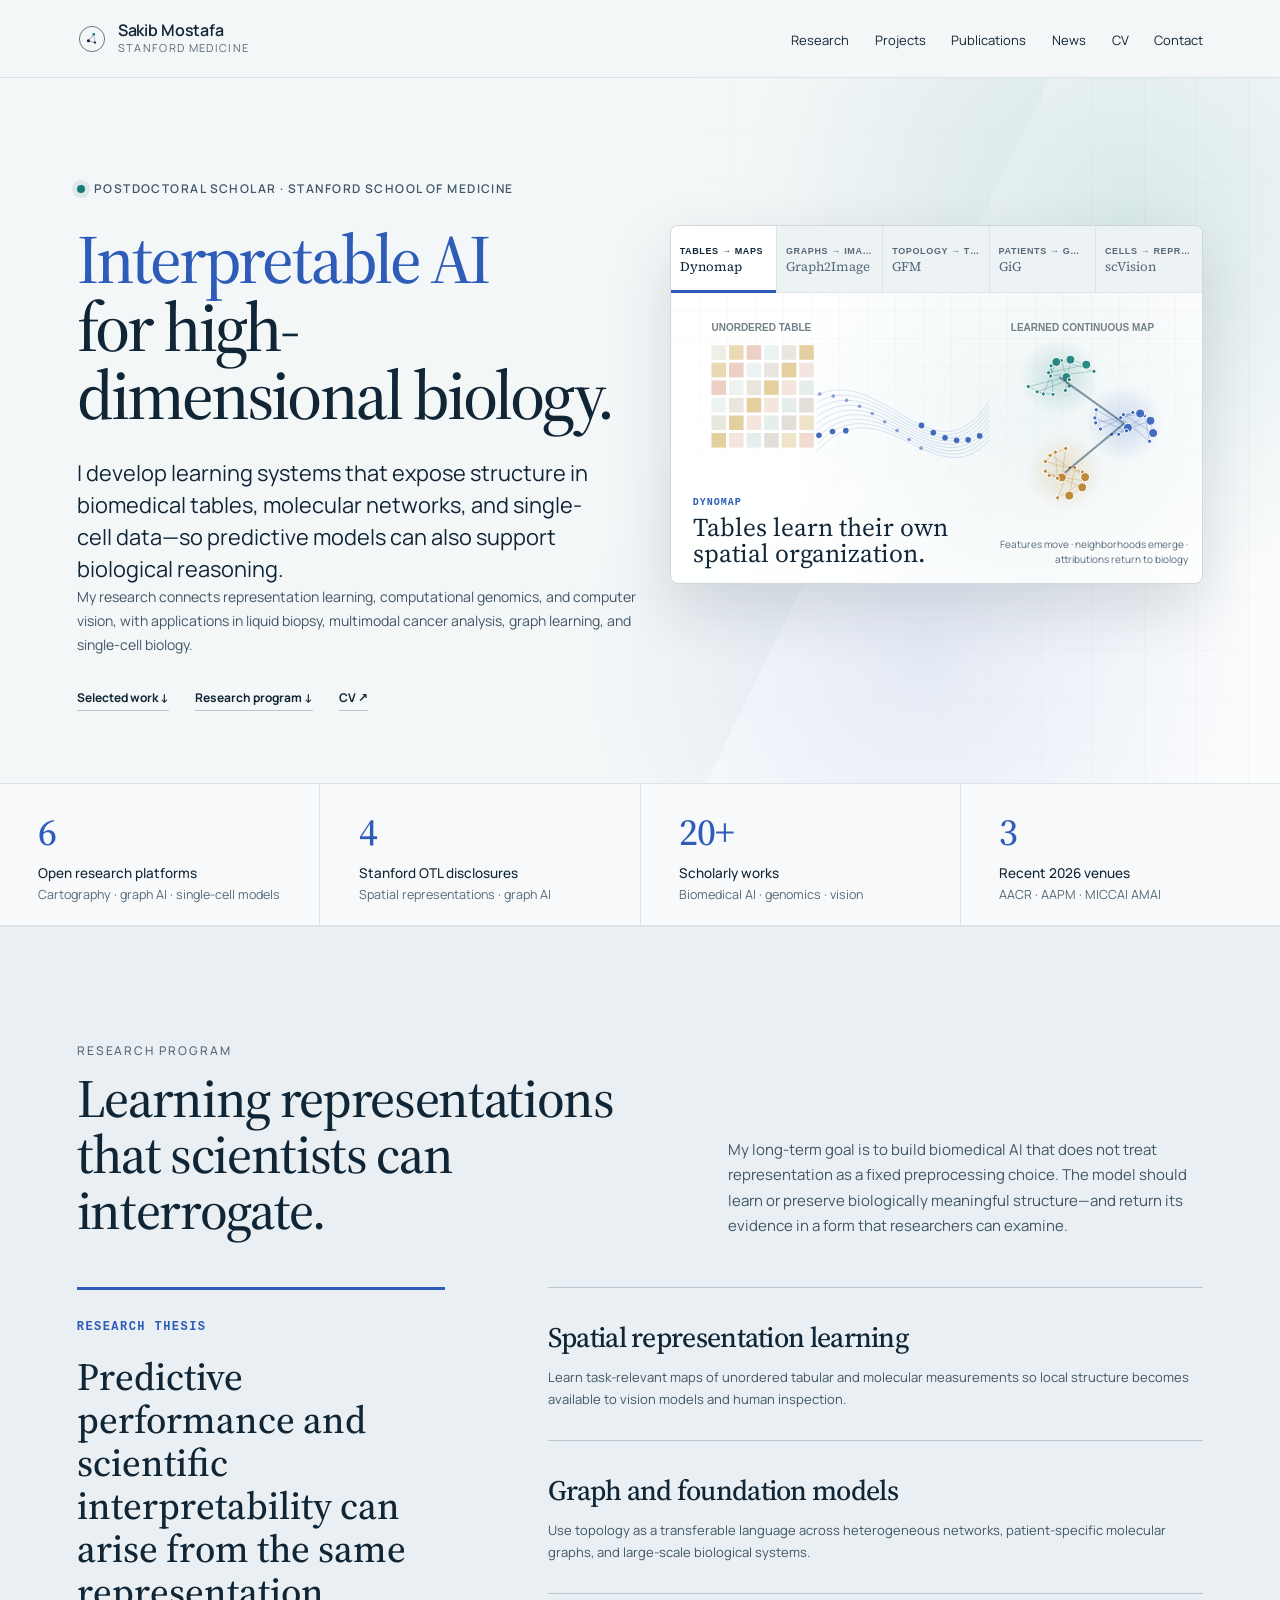
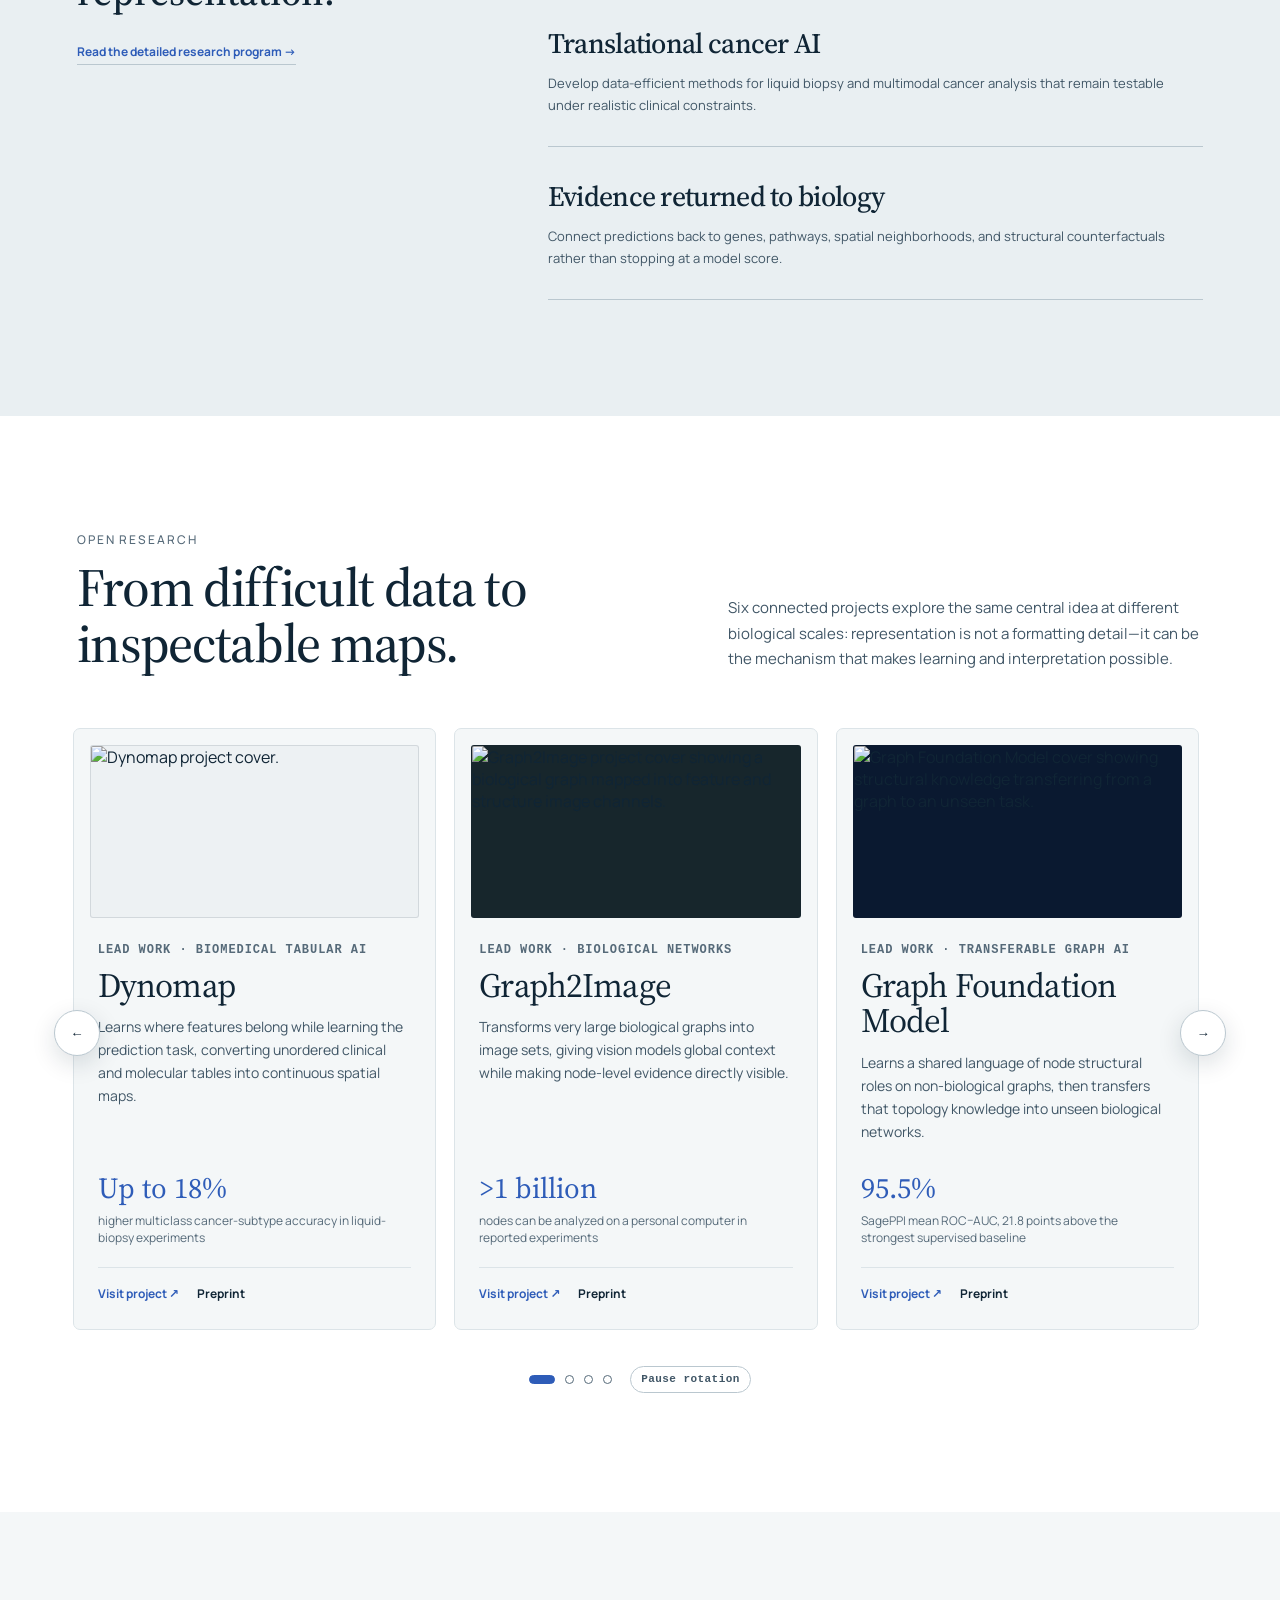
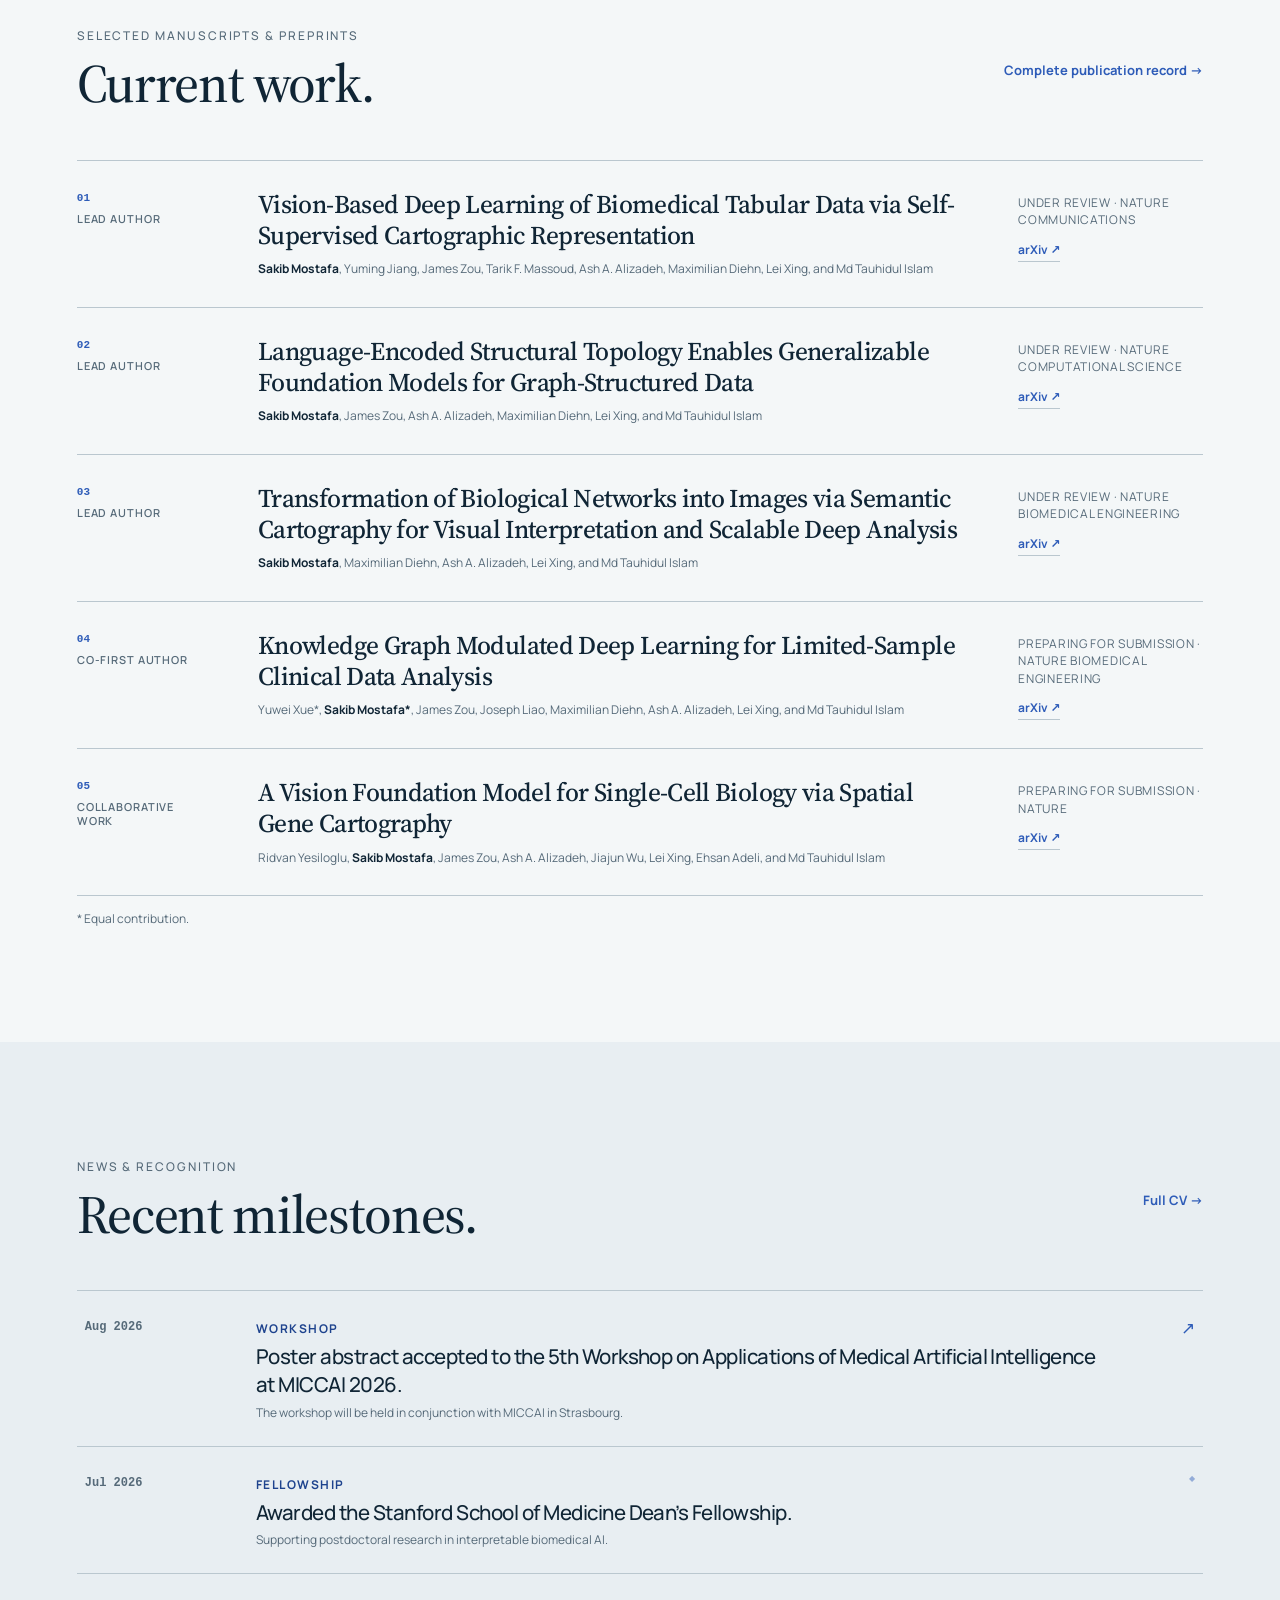
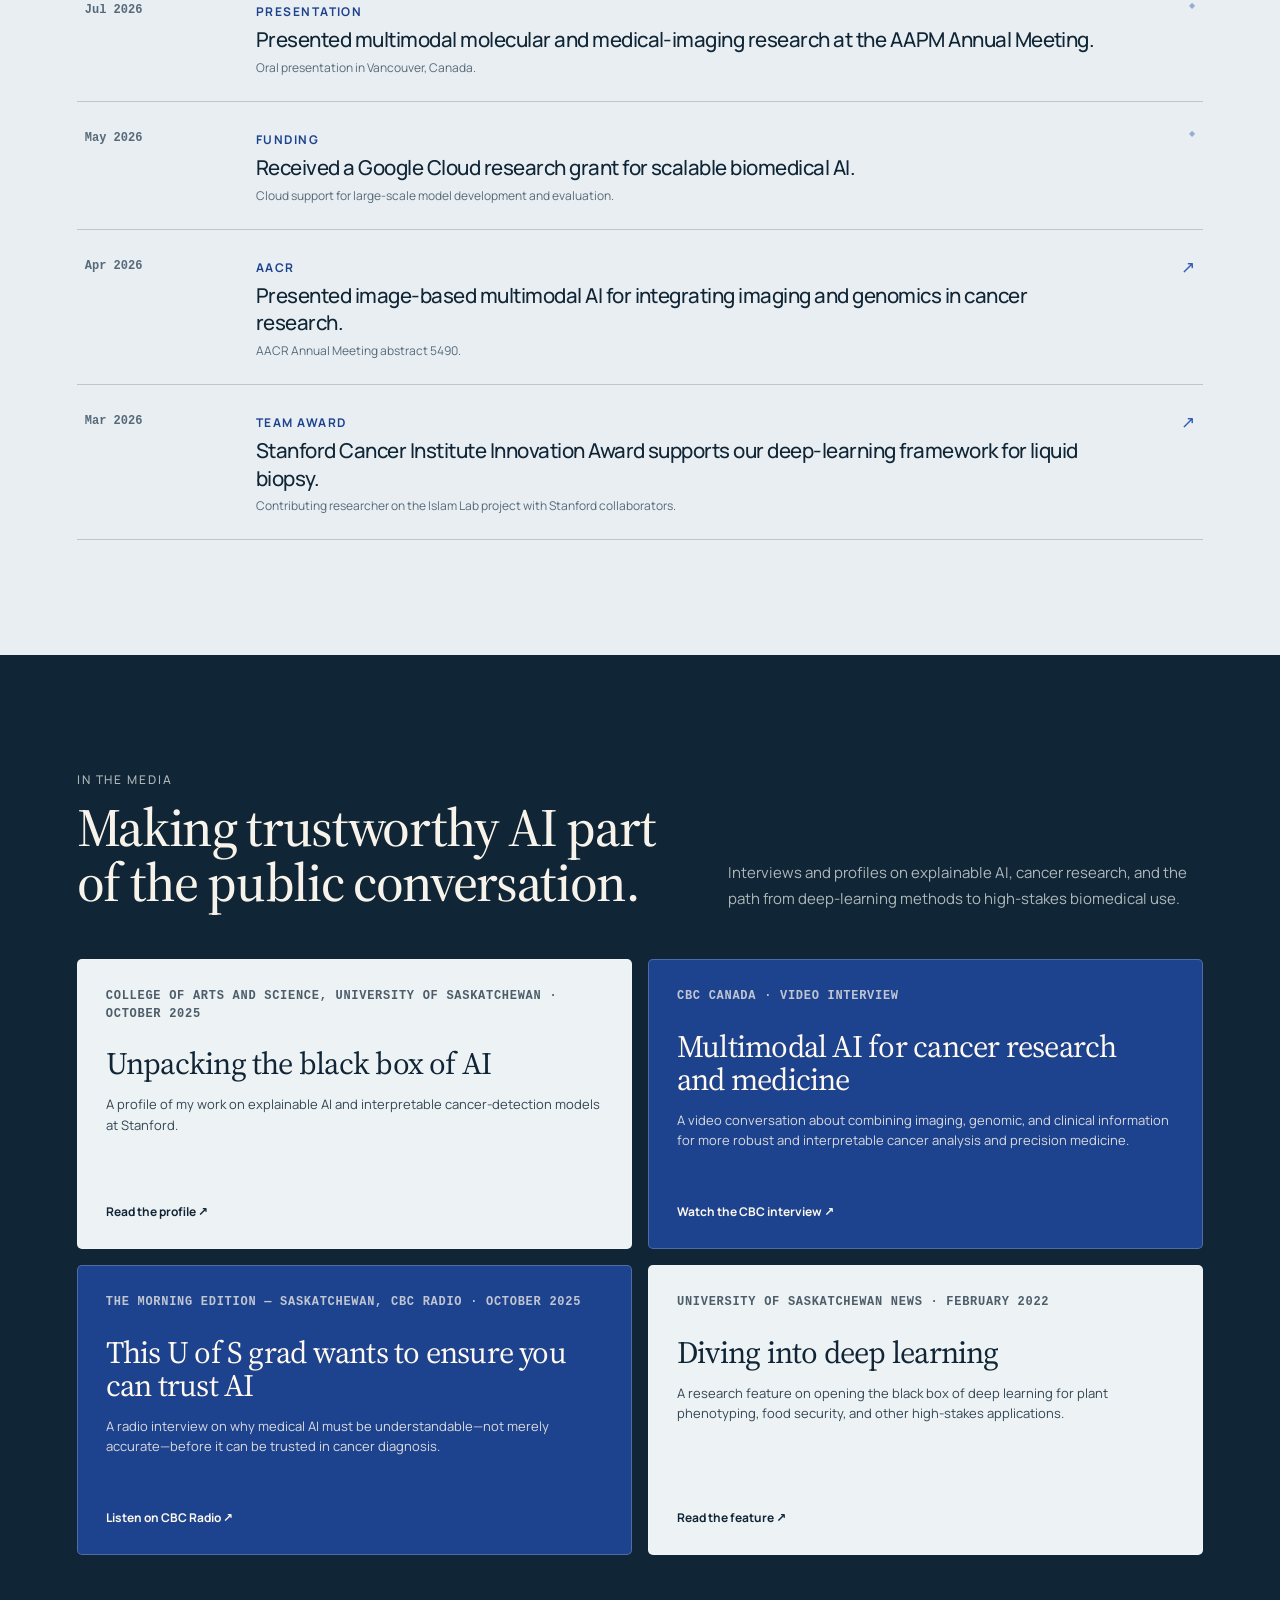
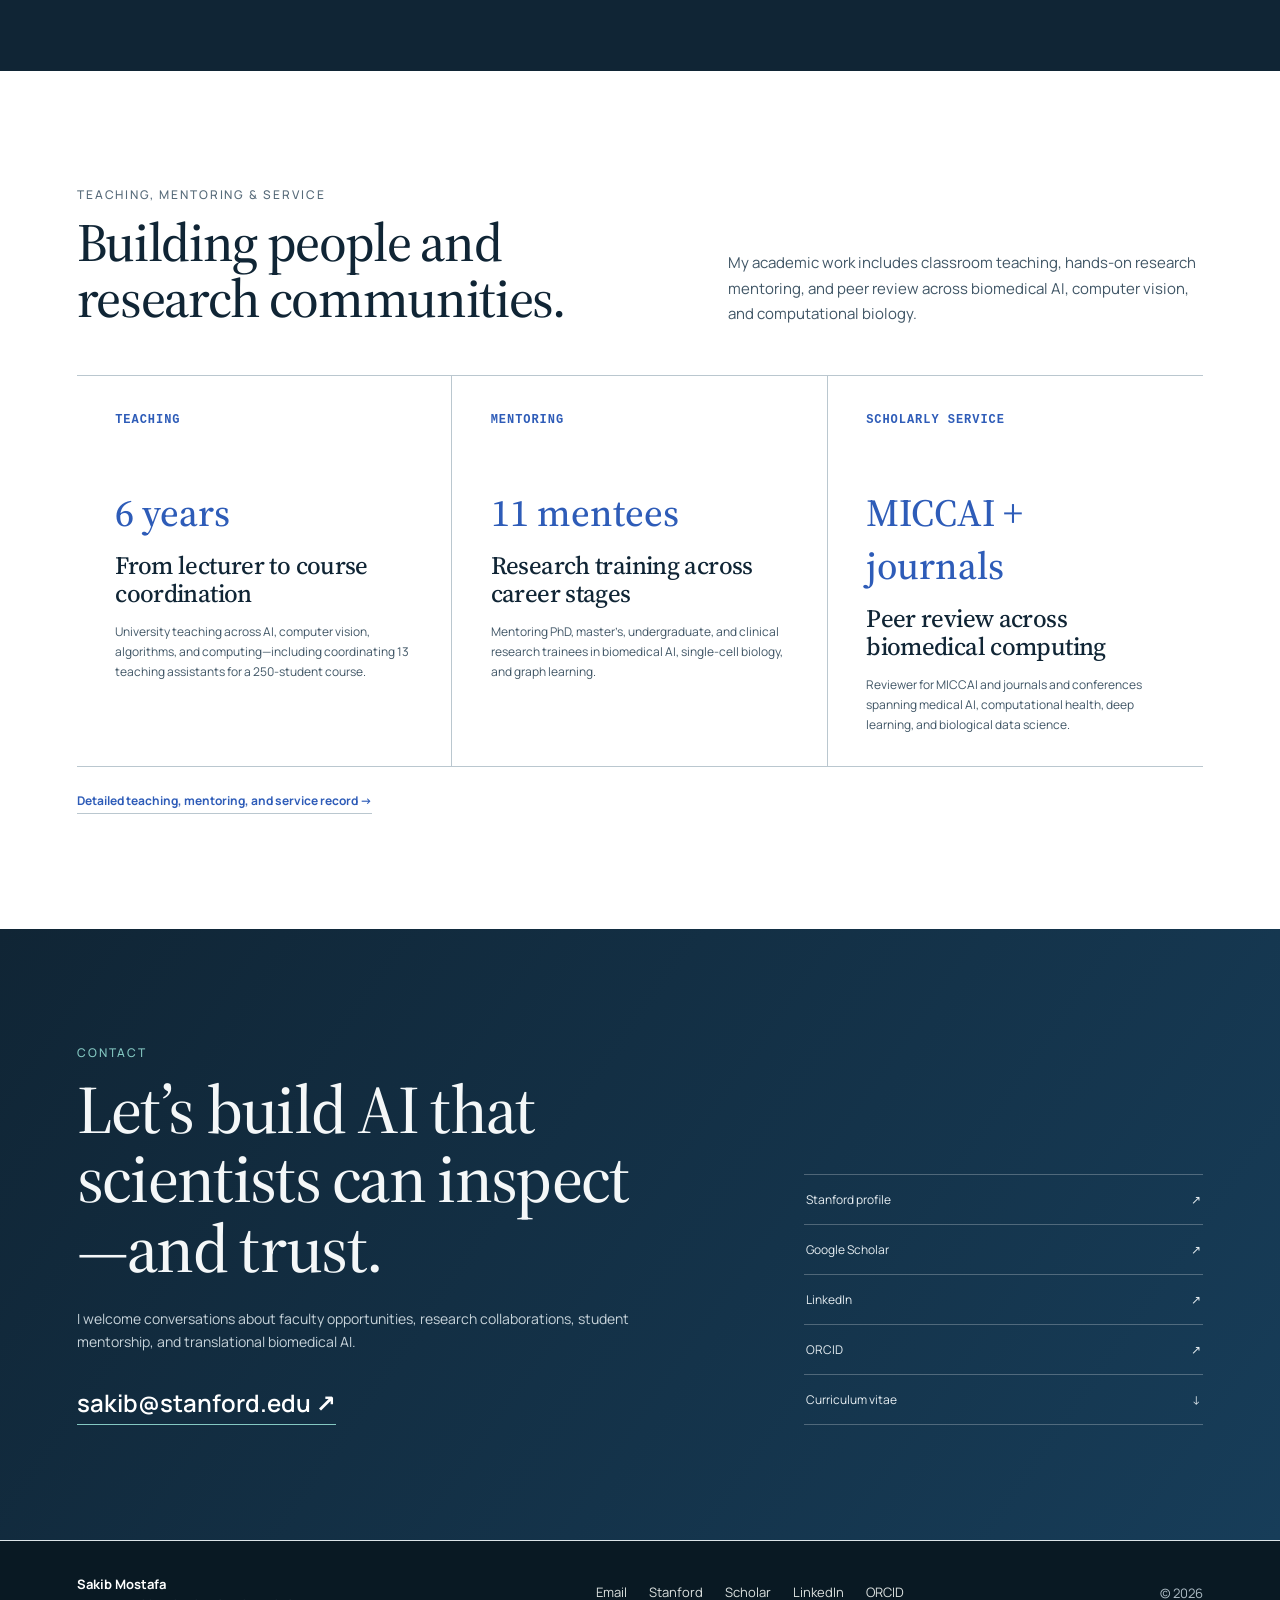
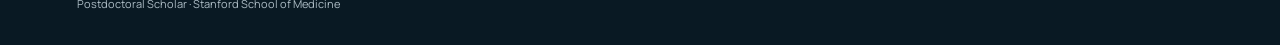
==== commit 726c3c5e: "Add editorial publication carousel" ====
--- a/index.html
+++ b/index.html
@@ -343,7 +343,7 @@
       </div>
     </section>
 
-    <section class="section section--media">
+    <section id="media" class="section section--media">
       <div class="section-heading reveal">
         <div>
           <div class="a-section-label">In the media</div>
@@ -353,28 +353,24 @@
       </div>
       <div class="media-cards">
         <a class="media-card reveal" href="https://artsandscience.usask.ca/news/articles/11128/Unpacking_the_black_box_of_AI" target="_blank" rel="noopener noreferrer">
-          <span class="media-card-context">USask alumni profile · Explainable AI for trustworthy cancer diagnosis</span>
           <span class="media-card-source">College of Arts and Science, University of Saskatchewan · October 2025</span>
           <h3>Unpacking the black box of AI</h3>
           <p>A profile of my work on explainable AI and interpretable cancer-detection models at Stanford.</p>
           <span class="media-card-link">Read the profile ↗</span>
         </a>
         <a class="media-card media-card--dark reveal" href="https://www.cbc.ca/player/play/video/9.6948775" target="_blank" rel="noopener noreferrer">
-          <span class="media-card-context">CBC Canada video · Multimodal AI for cancer research</span>
           <span class="media-card-source">CBC Canada · Video interview</span>
           <h3>Multimodal AI for cancer research and medicine</h3>
           <p>A video conversation about combining imaging, genomic, and clinical information for more robust and interpretable cancer analysis and precision medicine.</p>
           <span class="media-card-link">Watch the CBC interview ↗</span>
         </a>
         <a class="media-card media-card--dark reveal" href="https://www.cbc.ca/listen/live-radio/1-66-the-morning-edition-sask/clip/16178291-this-u-s-grad-wants-ensure-trust-ai" target="_blank" rel="noopener noreferrer">
-          <span class="media-card-context">CBC Radio interview · Trustworthy AI for cancer diagnosis</span>
           <span class="media-card-source">The Morning Edition — Saskatchewan, CBC Radio · October 2025</span>
           <h3>This U of S grad wants to ensure you can trust AI</h3>
           <p>A radio interview on why medical AI must be understandable—not merely accurate—before it can be trusted in cancer diagnosis.</p>
           <span class="media-card-link">Listen on CBC Radio ↗</span>
         </a>
         <a class="media-card reveal" href="https://news.usask.ca/articles/research/2022/research-diving-into-deep-learning-usask-research.php" target="_blank" rel="noopener noreferrer">
-          <span class="media-card-context">USask research feature · Explainable deep learning and food security</span>
           <span class="media-card-source">University of Saskatchewan News · February 2022</span>
           <h3>Diving into deep learning</h3>
           <p>A research feature on opening the black box of deep learning for plant phenotyping, food security, and other high-stakes applications.</p>
--- a/styles.css
+++ b/styles.css
@@ -608,9 +608,7 @@
 .media-card:hover { transform: translateY(-5px); background: #ffffff; }
 .media-card--dark { background: var(--accent-strong); color: #fff8ee !important; }
 .media-card--dark:hover { background: #173774; }
-.media-card-context { color: var(--accent); font: 700 var(--type-eyebrow)/1.45 var(--mono); letter-spacing: .08em; text-transform: uppercase; }
-.media-card--dark .media-card-context { color: #d9e5ff; }
-.media-card-source { margin-top: 13px; font: 600 var(--type-meta)/1.45 var(--mono); letter-spacing: .06em; text-transform: uppercase; opacity: .72; }
+.media-card-source { font: 600 var(--type-meta)/1.45 var(--mono); letter-spacing: .06em; text-transform: uppercase; opacity: .72; }
 .media-card h3 { max-width: 480px; margin-top: 24px; font-family: var(--display); font-size: 31px; font-weight: 400; line-height: 1.06; }
 .media-card p { margin-top: 14px; font-size: 13px; line-height: 1.6; opacity: .84; }
 .media-card-link { margin-top: auto; padding-top: 25px; font-size: var(--type-meta); font-weight: 700; }
@@ -792,3 +790,432 @@
   .nature-head { align-items: flex-start; flex-direction: column; gap: 10px; }
   .nature-meta { flex-wrap: wrap; gap: 9px; }
 }
+
+/* Publications page — editorial paper gallery */
+.publication-page-head {
+  padding-top: clamp(64px, 7vw, 104px);
+  background:
+    radial-gradient(circle at 88% 7%, rgba(46,92,184,.08), transparent 22%),
+    var(--bg);
+}
+.publication-heading {
+  display: grid;
+  grid-template-columns: minmax(0, 1fr) 230px;
+  gap: clamp(48px, 8vw, 120px);
+  align-items: end;
+  padding-bottom: 42px;
+  border-bottom: 1px solid var(--line-strong);
+}
+.publication-heading > *,
+.paper-showcase-heading > *,
+.publication-archive-heading > * { min-width: 0; }
+.publication-heading .h1-page {
+  max-width: 850px;
+  font-size: clamp(44px, 5vw, 72px);
+  line-height: 1;
+  overflow-wrap: anywhere;
+  text-wrap: balance;
+}
+.publication-heading .intro {
+  max-width: 760px;
+  margin-top: 24px;
+  font-size: 15px;
+  line-height: 1.7;
+}
+.publication-heading-links {
+  border-top: 1px solid var(--line-strong);
+}
+.publication-heading-links a {
+  display: flex;
+  justify-content: space-between;
+  gap: 20px;
+  padding: 14px 1px;
+  border-bottom: 1px solid var(--line-strong);
+  color: var(--ink-soft);
+  font-size: 12px;
+  font-weight: 700;
+  transition: color 180ms ease, padding-left 180ms ease;
+}
+.publication-heading-links a:hover {
+  padding-left: 6px;
+  color: var(--accent);
+}
+
+.paper-showcase {
+  margin-top: clamp(70px, 9vw, 126px);
+}
+.paper-showcase-heading {
+  display: grid;
+  grid-template-columns: minmax(0, 1.1fr) minmax(300px, .7fr);
+  gap: clamp(48px, 8vw, 120px);
+  align-items: end;
+  margin-bottom: 34px;
+}
+.paper-showcase-kicker,
+.publication-archive-heading > div > span {
+  color: var(--accent);
+  font: 700 var(--type-eyebrow)/1.3 var(--mono);
+  letter-spacing: .11em;
+  text-transform: uppercase;
+}
+.paper-showcase-heading h2,
+.publication-archive-heading h2 {
+  max-width: 780px;
+  margin-top: 14px;
+  font-family: var(--display);
+  font-size: clamp(33px, 3.7vw, 53px);
+  font-weight: 400;
+  line-height: 1.06;
+  overflow-wrap: anywhere;
+  text-wrap: balance;
+}
+.paper-showcase-heading > p,
+.publication-archive-heading > p {
+  color: var(--ink-soft);
+  font-size: 14px;
+  line-height: 1.72;
+}
+
+.paper-carousel-shell {
+  position: relative;
+  border-top: 1px solid var(--line-strong);
+  border-bottom: 1px solid var(--line-strong);
+  background:
+    radial-gradient(circle at 50% 42%, rgba(255,255,255,.98), rgba(238,243,246,.9) 38%, rgba(224,233,238,.96) 76%),
+    linear-gradient(90deg, rgba(16,37,53,.035) 1px, transparent 1px),
+    linear-gradient(rgba(16,37,53,.035) 1px, transparent 1px);
+  background-size: auto, 52px 52px, 52px 52px;
+  overflow: hidden;
+}
+.paper-stage {
+  position: relative;
+  height: 540px;
+  perspective: 1500px;
+  transform-style: preserve-3d;
+  overflow: hidden;
+  touch-action: pan-y;
+}
+.paper-stage:focus-visible {
+  outline: 3px solid rgba(46,92,184,.34);
+  outline-offset: -5px;
+}
+.paper-slide {
+  --paper-x: 0px;
+  --paper-z: -300px;
+  --paper-rotate: 0deg;
+  --paper-turn: 0deg;
+  --paper-scale: .62;
+  position: absolute;
+  left: 50%;
+  top: 50%;
+  width: 304px;
+  height: 438px;
+  opacity: 0;
+  transform:
+    translate(-50%, -50%)
+    translate3d(var(--paper-x), 0, var(--paper-z))
+    rotateY(var(--paper-turn))
+    rotateZ(var(--paper-rotate))
+    scale(var(--paper-scale));
+  transform-style: preserve-3d;
+  transition:
+    transform 720ms cubic-bezier(.2,.78,.23,1),
+    opacity 420ms ease,
+    filter 420ms ease;
+  filter: saturate(.72) brightness(.96);
+  pointer-events: none;
+}
+.paper-slide[data-paper-offset="0"] {
+  --paper-z: 80px;
+  --paper-scale: 1;
+  z-index: 5;
+  opacity: 1;
+  filter: none;
+  pointer-events: auto;
+}
+.paper-slide[data-paper-offset="-1"] {
+  --paper-x: -300px;
+  --paper-z: -80px;
+  --paper-turn: 30deg;
+  --paper-rotate: -3deg;
+  --paper-scale: .82;
+  z-index: 4;
+  opacity: .86;
+  pointer-events: auto;
+}
+.paper-slide[data-paper-offset="1"] {
+  --paper-x: 300px;
+  --paper-z: -80px;
+  --paper-turn: -30deg;
+  --paper-rotate: 3deg;
+  --paper-scale: .82;
+  z-index: 4;
+  opacity: .86;
+  pointer-events: auto;
+}
+.paper-slide[data-paper-offset="-2"] {
+  --paper-x: -510px;
+  --paper-z: -190px;
+  --paper-turn: 37deg;
+  --paper-rotate: -5deg;
+  --paper-scale: .68;
+  z-index: 3;
+  opacity: .42;
+}
+.paper-slide[data-paper-offset="2"] {
+  --paper-x: 510px;
+  --paper-z: -190px;
+  --paper-turn: -37deg;
+  --paper-rotate: 5deg;
+  --paper-scale: .68;
+  z-index: 3;
+  opacity: .42;
+}
+.paper-sheet {
+  position: relative;
+  display: flex;
+  width: 100%;
+  height: 100%;
+  flex-direction: column;
+  overflow: hidden;
+  border: 1px solid rgba(16,37,53,.17);
+  background: #fffefa;
+  box-shadow: 0 28px 65px rgba(16,37,53,.2), 0 3px 10px rgba(16,37,53,.1);
+  cursor: pointer;
+}
+.paper-sheet::after {
+  content: '';
+  position: absolute;
+  inset: 7px;
+  border: 1px solid rgba(16,37,53,.055);
+  pointer-events: none;
+}
+.paper-sheet-image {
+  position: relative;
+  height: 174px;
+  margin: 19px 19px 0;
+  overflow: hidden;
+  border: 1px solid rgba(16,37,53,.11);
+  background: #e7ecef;
+}
+.paper-sheet-image img {
+  width: 100%;
+  height: 100%;
+  object-fit: cover;
+  transition: transform 500ms cubic-bezier(.2,.75,.25,1);
+}
+.paper-slide[data-paper-offset="0"] .paper-sheet:hover .paper-sheet-image img {
+  transform: scale(1.025);
+}
+.paper-sheet-body {
+  display: flex;
+  min-height: 0;
+  flex: 1;
+  flex-direction: column;
+  padding: 22px 25px 24px;
+}
+.paper-sheet-body > span {
+  color: var(--accent);
+  font: 700 9px/1.4 var(--mono);
+  letter-spacing: .1em;
+  text-transform: uppercase;
+}
+.paper-sheet-body h3 {
+  margin-top: 13px;
+  font-family: var(--display);
+  font-size: 17px;
+  font-weight: 500;
+  line-height: 1.16;
+}
+.paper-sheet-body p {
+  margin-top: auto;
+  padding-top: 17px;
+  border-top: 1px solid var(--line);
+  color: var(--ink-mute);
+  font-size: 9.5px;
+  line-height: 1.45;
+}
+.paper-arrow {
+  position: absolute;
+  z-index: 9;
+  top: 50%;
+  display: grid;
+  width: 48px;
+  height: 48px;
+  place-items: center;
+  border: 1px solid var(--line-strong);
+  border-radius: 50%;
+  background: rgba(255,255,255,.92);
+  box-shadow: 0 8px 22px rgba(16,37,53,.12);
+  color: var(--ink);
+  font-size: 19px;
+  cursor: pointer;
+  transform: translateY(-50%);
+  transition: color 180ms ease, background 180ms ease, transform 180ms ease;
+}
+.paper-arrow:hover {
+  color: white;
+  background: var(--ink);
+  transform: translateY(-50%) scale(1.06);
+}
+.paper-arrow--previous { left: 24px; }
+.paper-arrow--next { right: 24px; }
+
+.paper-showcase-footer {
+  display: grid;
+  grid-template-columns: minmax(0, 1fr) 260px;
+  gap: clamp(38px, 7vw, 100px);
+  min-height: 235px;
+  padding: 34px 0 0;
+}
+.paper-details { min-width: 0; }
+.paper-detail { display: none; max-width: 820px; }
+.paper-detail.is-active { display: block; animation: paperDetailIn 380ms ease both; }
+.paper-detail > span {
+  color: var(--accent);
+  font: 700 var(--type-eyebrow)/1.3 var(--mono);
+  letter-spacing: .09em;
+  text-transform: uppercase;
+}
+.paper-detail h3 {
+  max-width: 800px;
+  margin-top: 10px;
+  font-family: var(--display);
+  font-size: clamp(24px, 2.6vw, 36px);
+  font-weight: 400;
+  line-height: 1.13;
+}
+.paper-detail > p {
+  margin-top: 13px;
+  color: var(--ink-mute);
+  font-size: 12px;
+  line-height: 1.6;
+}
+.paper-detail > p strong { color: var(--ink); }
+.paper-detail-links {
+  display: flex;
+  flex-wrap: wrap;
+  gap: 16px 24px;
+  margin-top: 19px;
+}
+.paper-detail-links a {
+  padding-bottom: 3px;
+  border-bottom: 1px solid var(--line-strong);
+  color: var(--accent);
+  font-size: 12px;
+  font-weight: 700;
+}
+.paper-navigation {
+  display: grid;
+  align-content: start;
+  justify-items: end;
+  gap: 17px;
+  padding-top: 2px;
+  border-top: 1px solid var(--line-strong);
+}
+.paper-counter {
+  color: var(--ink);
+  font: 600 12px/1 var(--mono);
+}
+.paper-dots { display: flex; align-items: center; gap: 9px; }
+.paper-dot {
+  width: 8px;
+  height: 8px;
+  padding: 0;
+  border: 1px solid var(--ink-mute);
+  border-radius: 50%;
+  background: transparent;
+  cursor: pointer;
+  transition: width 180ms ease, border-color 180ms ease, background 180ms ease;
+}
+.paper-dot[aria-current="true"] {
+  width: 28px;
+  border-color: var(--accent);
+  border-radius: 20px;
+  background: var(--accent);
+}
+.paper-rotation {
+  padding: 0 0 3px;
+  border: 0;
+  border-bottom: 1px solid var(--line-strong);
+  background: transparent;
+  color: var(--ink-mute);
+  font: 600 10px/1.4 var(--mono);
+  cursor: pointer;
+}
+.paper-rotation:hover { color: var(--accent); border-color: var(--accent); }
+
+.publication-archive-heading {
+  display: grid;
+  grid-template-columns: minmax(0, 1.1fr) minmax(280px, .65fr);
+  gap: clamp(48px, 8vw, 120px);
+  align-items: end;
+  margin-top: clamp(100px, 12vw, 170px);
+  padding-top: 42px;
+  border-top: 1px solid var(--line-strong);
+}
+.publication-archive-heading h2 { font-size: clamp(31px, 3.4vw, 47px); }
+.publication-page-head .pub-groups { margin-top: 62px; }
+.publication-page-head .pub-group-head h3 {
+  font-family: var(--display);
+  font-size: 23px;
+  font-weight: 500;
+}
+.publication-page-head .pub-item { padding-bottom: 21px; border-bottom: 1px solid var(--line); }
+.publication-page-head .pub-list .pub-item:last-child { padding-bottom: 0; border-bottom: 0; }
+
+@keyframes paperDetailIn {
+  from { opacity: 0; transform: translateY(8px); }
+  to { opacity: 1; transform: none; }
+}
+
+@media (max-width: 980px) {
+  .publication-heading,
+  .paper-showcase-heading,
+  .publication-archive-heading { grid-template-columns: minmax(0, 1fr); gap: 28px; }
+  .publication-heading-links { max-width: 320px; }
+  .paper-showcase-footer { grid-template-columns: 1fr; min-height: 300px; }
+  .paper-navigation { justify-items: start; }
+  .paper-slide[data-paper-offset="-1"] { --paper-x: -245px; }
+  .paper-slide[data-paper-offset="1"] { --paper-x: 245px; }
+  .paper-slide[data-paper-offset="-2"] { --paper-x: -420px; }
+  .paper-slide[data-paper-offset="2"] { --paper-x: 420px; }
+}
+
+@media (max-width: 700px) {
+  .paper-stage { height: 475px; }
+  .paper-slide { width: 266px; height: 392px; }
+  .paper-sheet-image { height: 145px; margin: 15px 15px 0; }
+  .paper-sheet-body { padding: 18px 21px 21px; }
+  .paper-sheet-body h3 { font-size: 15px; }
+  .paper-slide[data-paper-offset="-1"] { --paper-x: -205px; --paper-scale: .75; opacity: .58; }
+  .paper-slide[data-paper-offset="1"] { --paper-x: 205px; --paper-scale: .75; opacity: .58; }
+  .paper-slide[data-paper-offset="-2"],
+  .paper-slide[data-paper-offset="2"] { opacity: 0; }
+  .paper-arrow { top: auto; bottom: 18px; transform: none; }
+  .paper-arrow:hover { transform: scale(1.06); }
+  .paper-arrow--previous { left: 18px; }
+  .paper-arrow--next { right: 18px; }
+}
+
+@media (max-width: 480px) {
+  .publication-heading .h1-page { font-size: 39px; }
+  .paper-stage { height: 430px; }
+  .paper-slide { width: 236px; height: 350px; }
+  .paper-sheet-image { height: 122px; }
+  .paper-sheet-body { padding: 15px 18px 18px; }
+  .paper-sheet-body h3 { font-size: 13.5px; }
+  .paper-sheet-body p { font-size: 8.5px; }
+  .paper-slide[data-paper-offset="-1"] { --paper-x: -165px; opacity: .42; }
+  .paper-slide[data-paper-offset="1"] { --paper-x: 165px; opacity: .42; }
+  .paper-showcase-footer { min-height: 345px; }
+}
+
+@media (max-width: 520px) {
+  .nav-brand-sub { display: none !important; }
+}
+
+@media (prefers-reduced-motion: reduce) {
+  .paper-detail.is-active { animation: none; }
+  .paper-rotation { display: none; }
+}
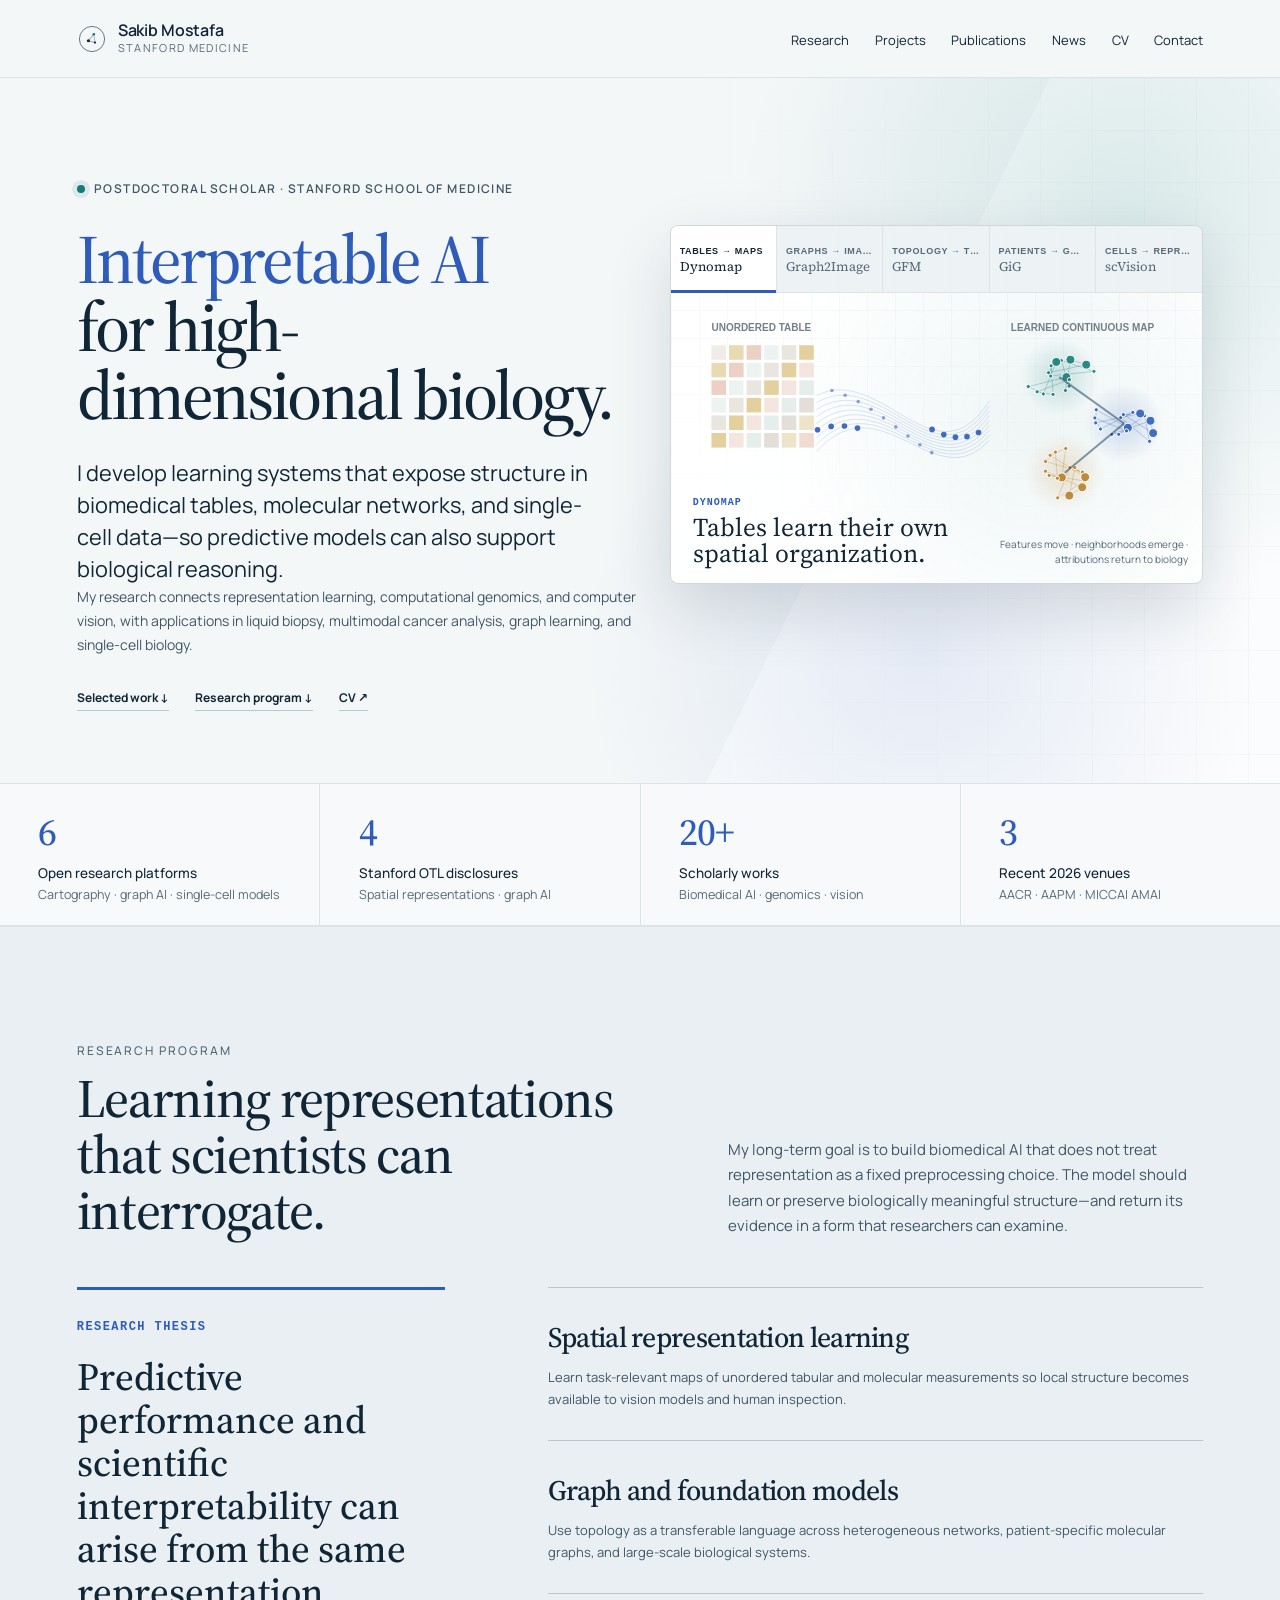
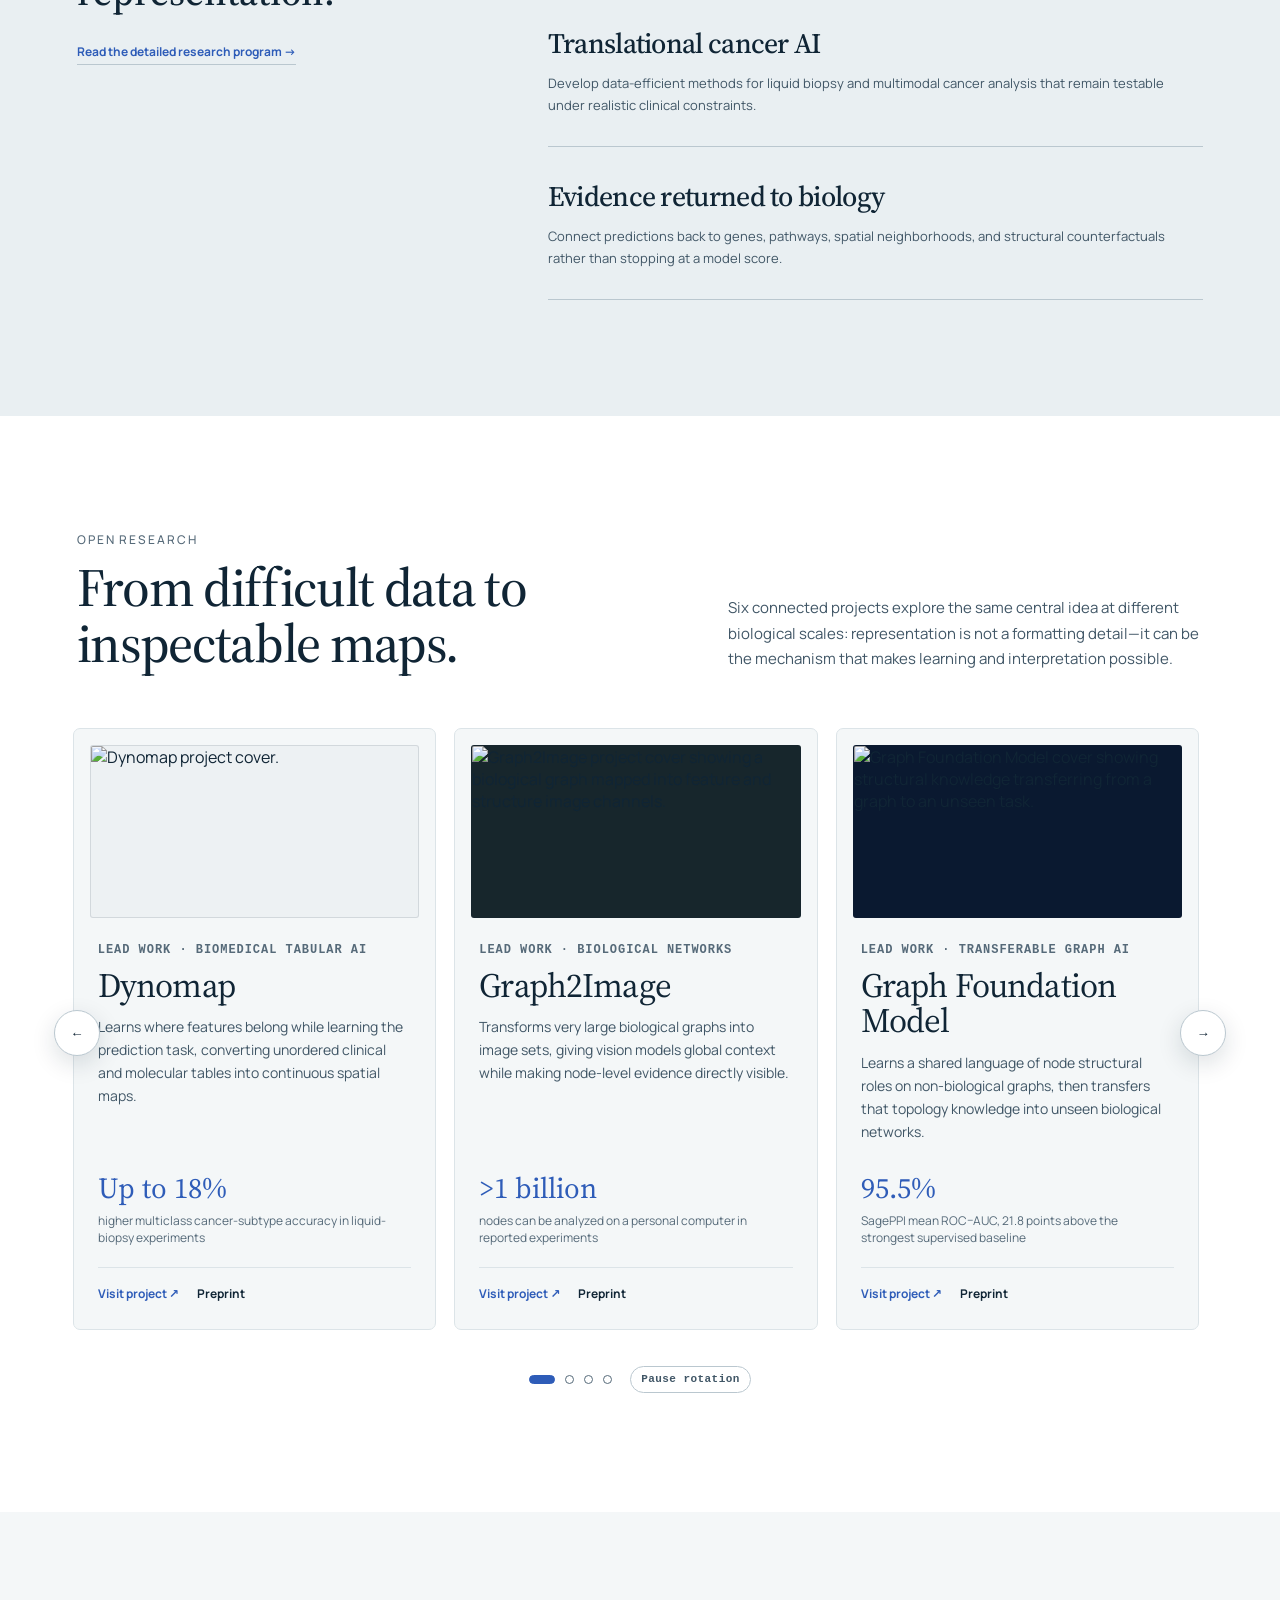
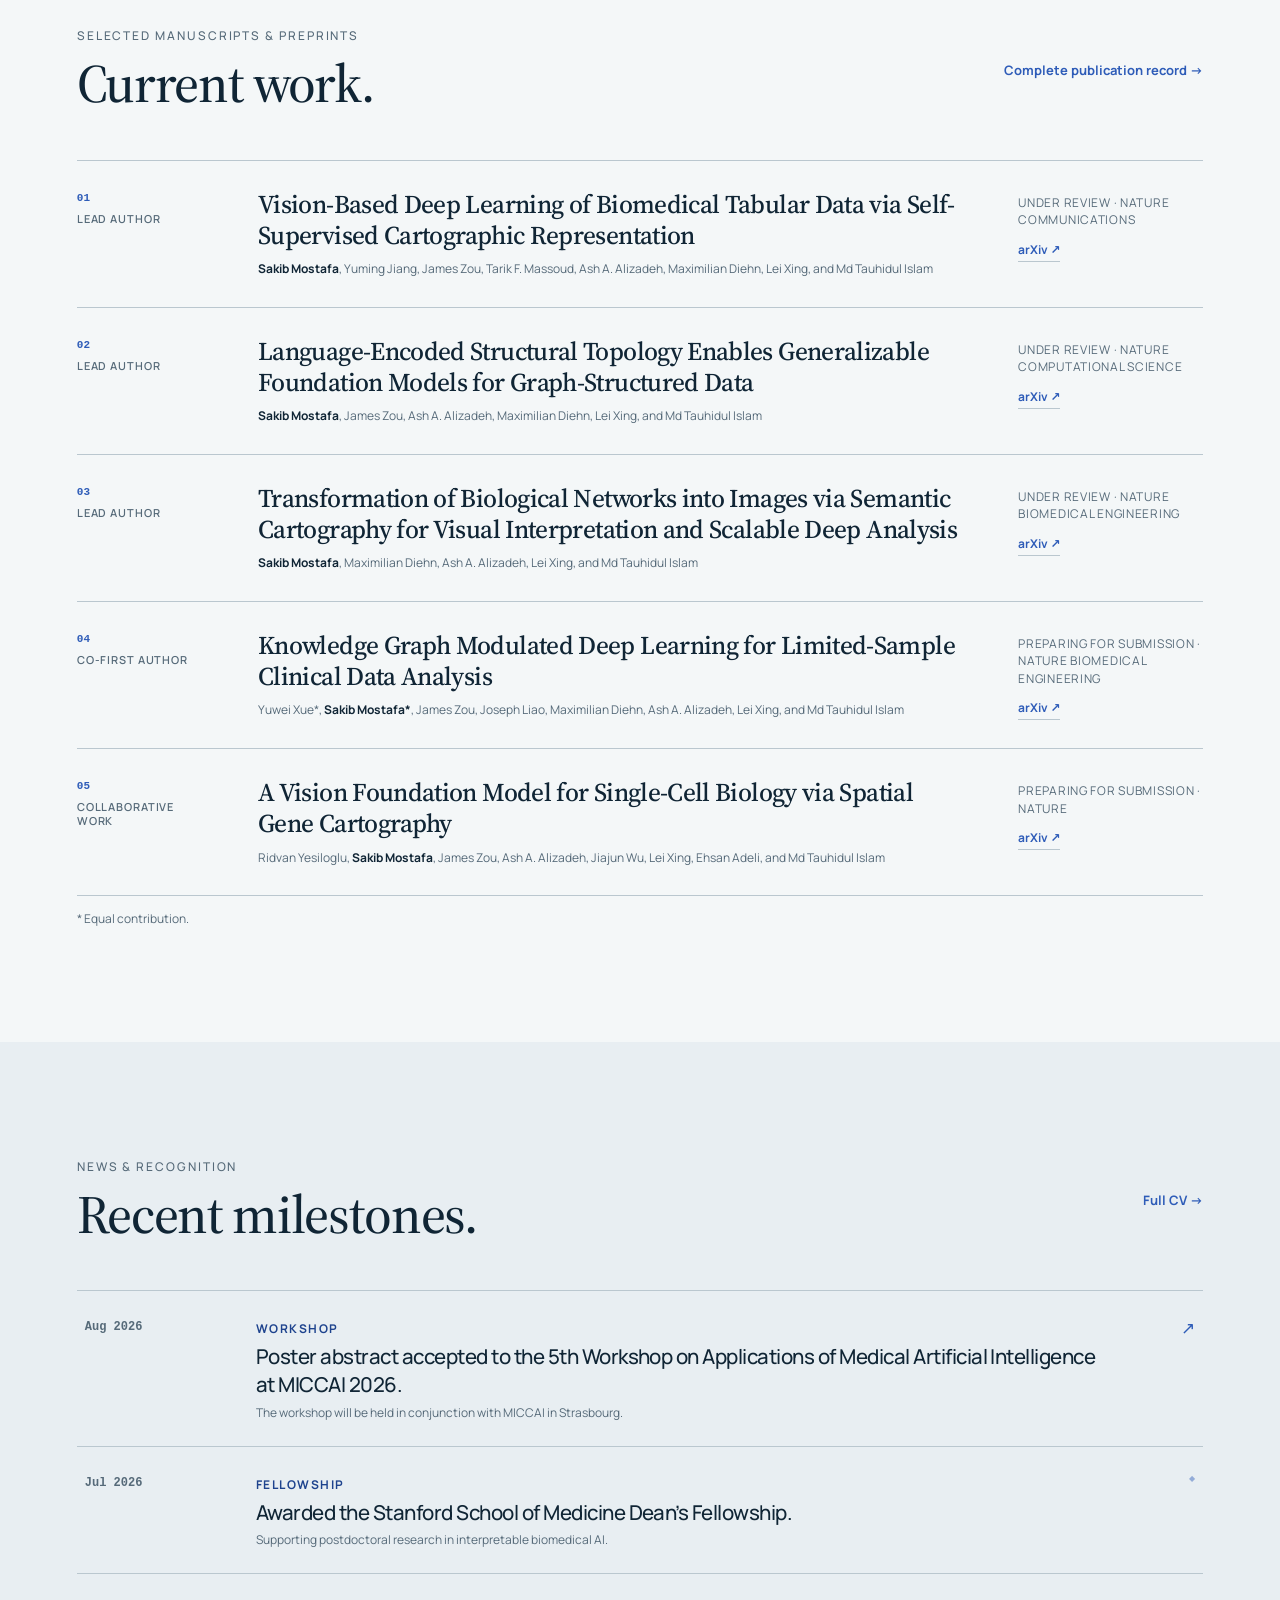
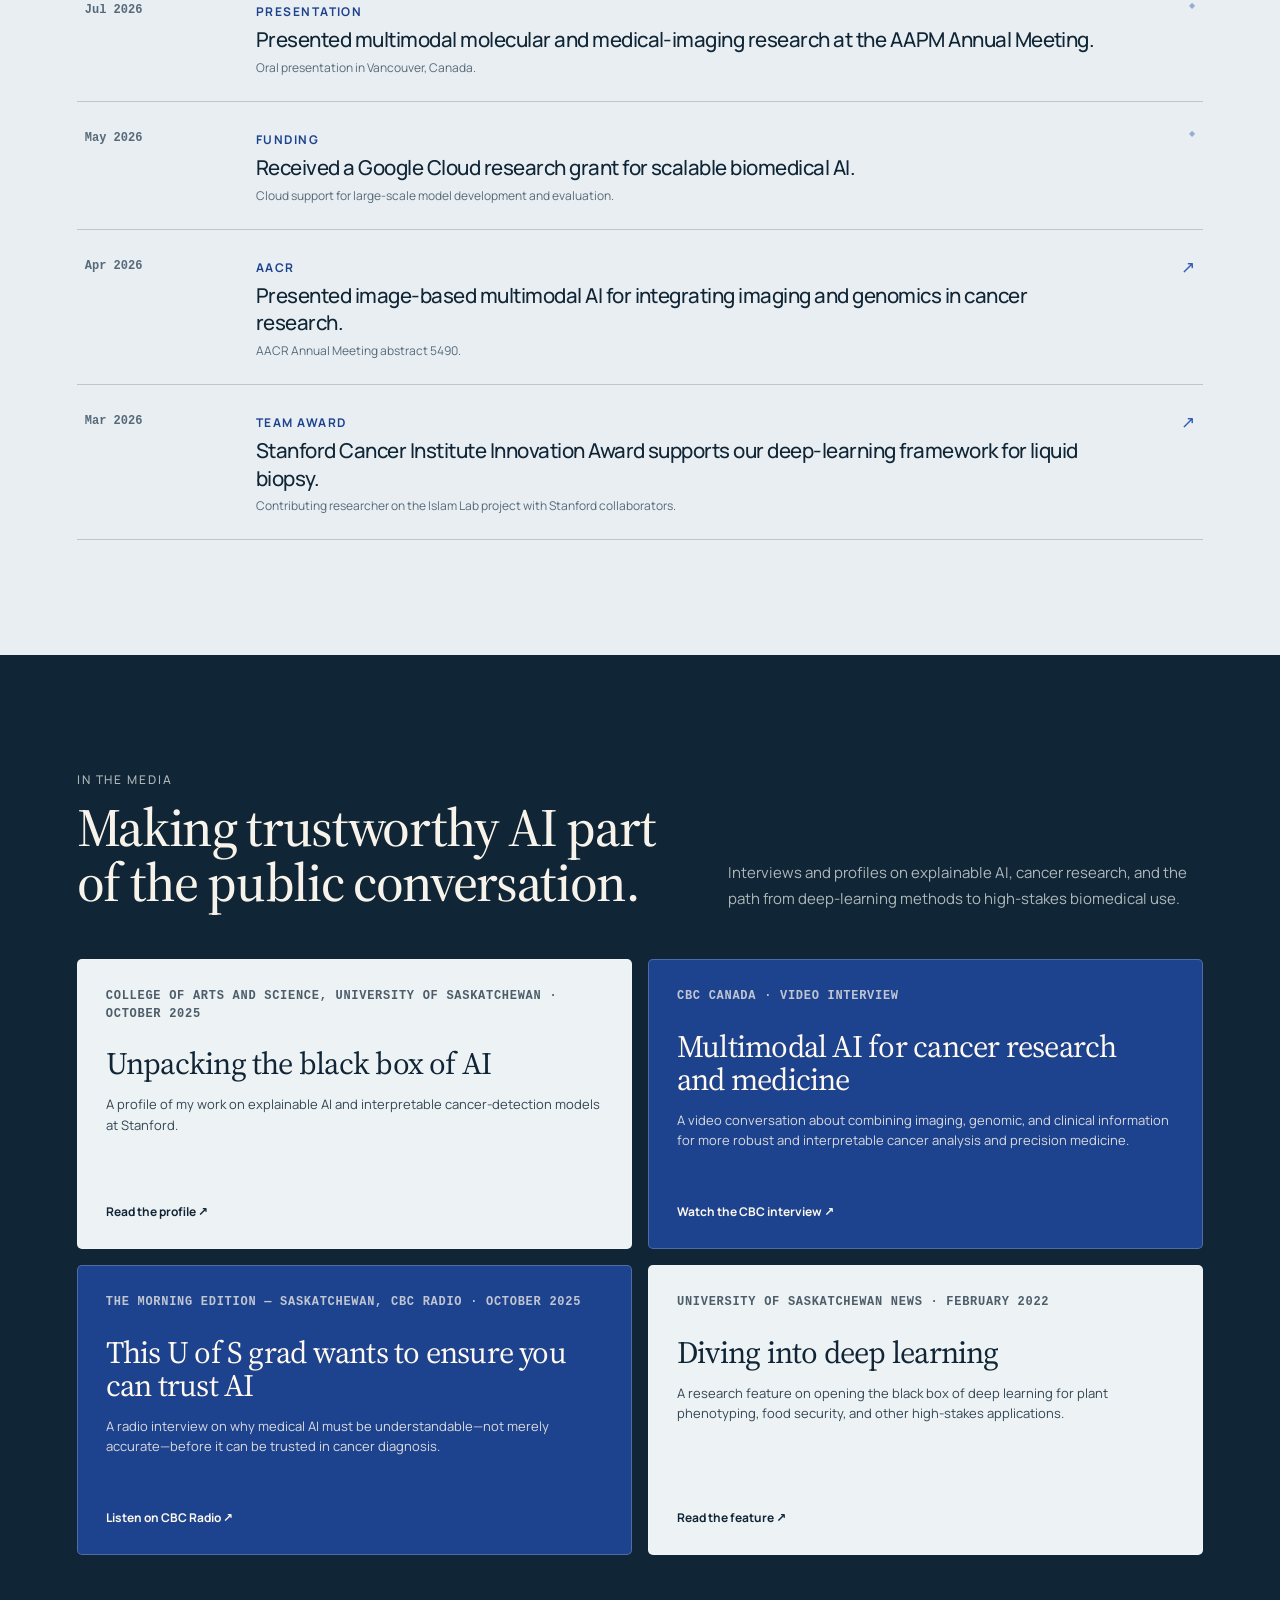
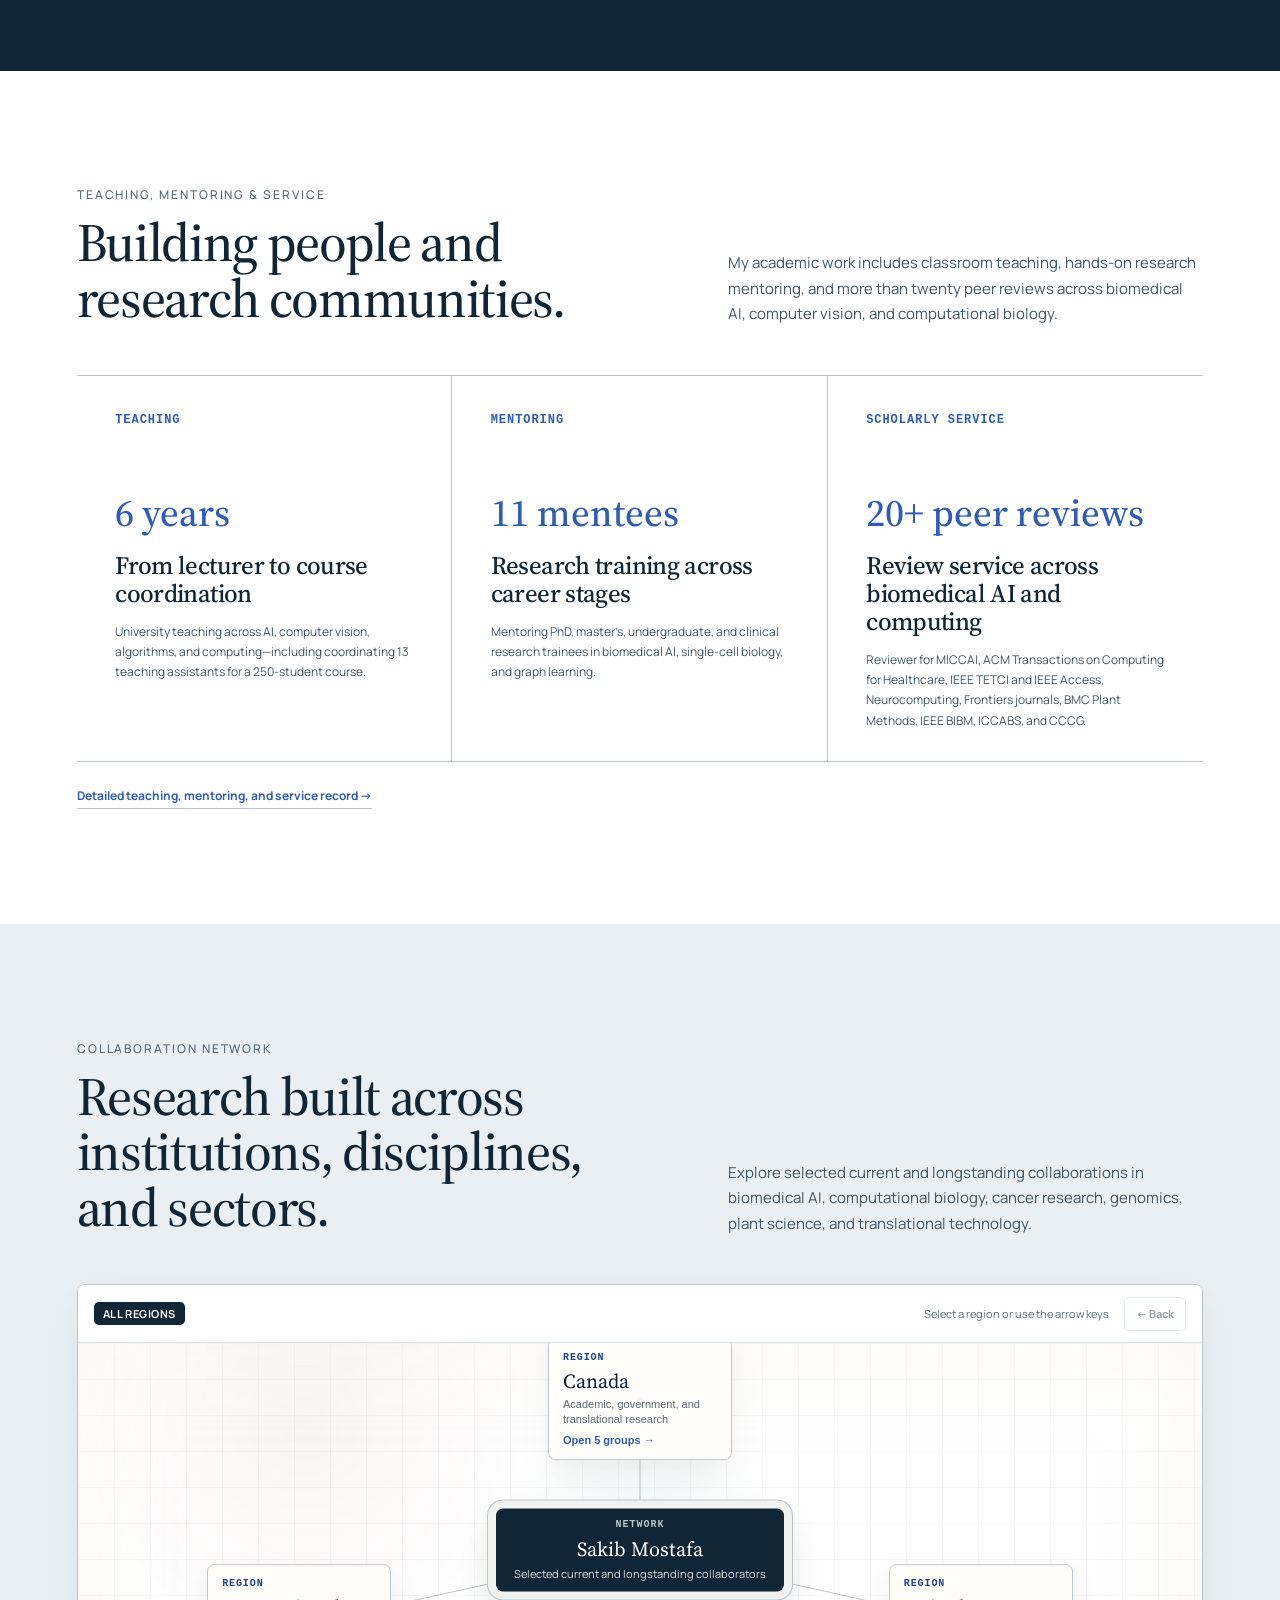
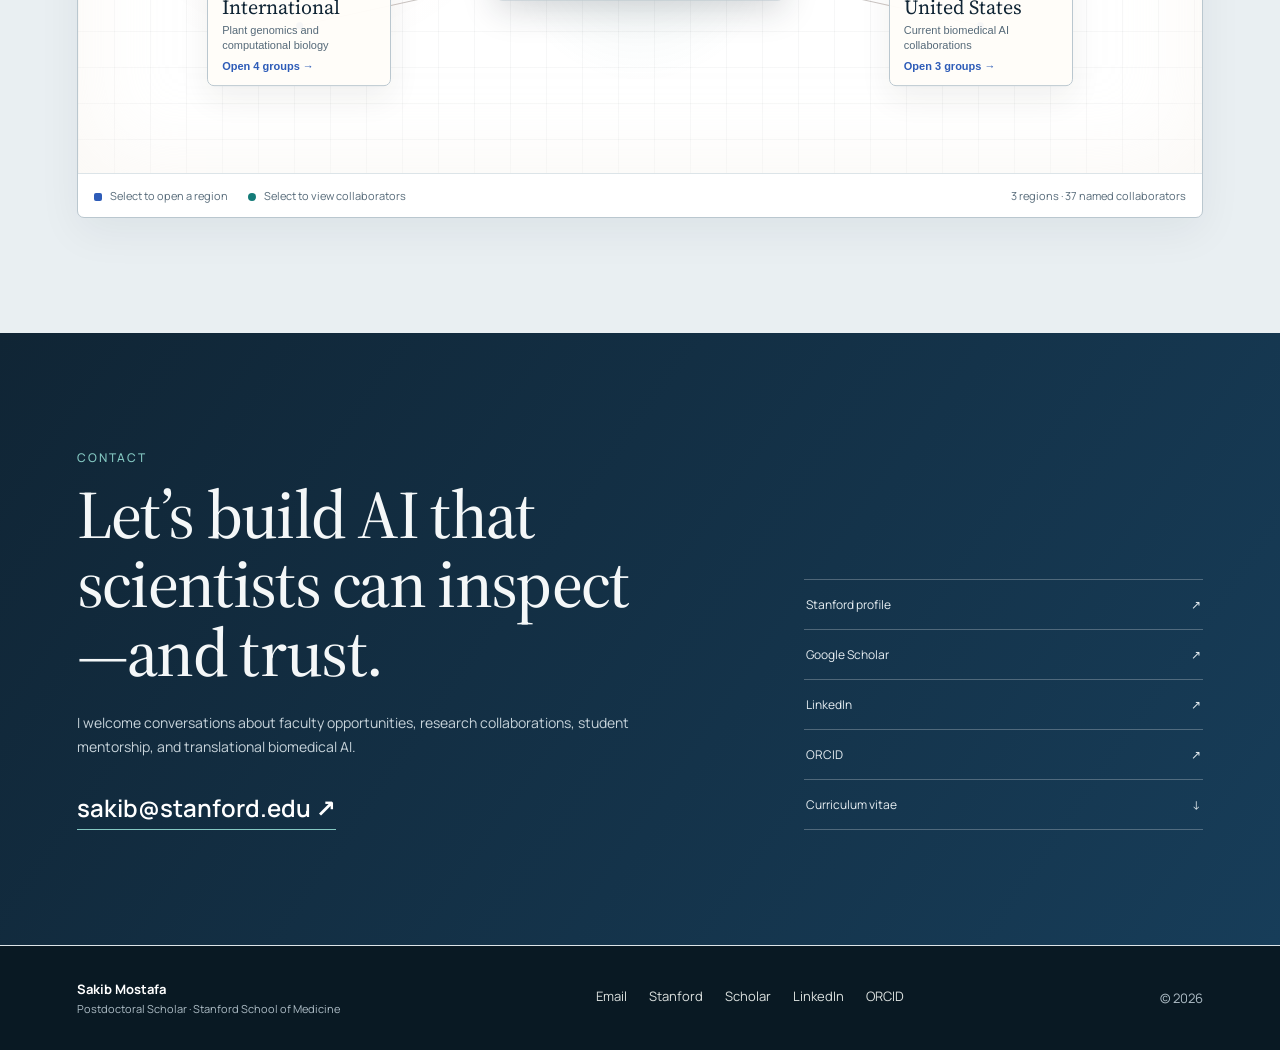
==== commit 2a4d45a6: "Consolidate portfolio navigation and collaboration map" ====
--- a/index.html
+++ b/index.html
@@ -17,9 +17,9 @@
   <link rel="preconnect" href="https://fonts.gstatic.com" crossorigin>
   <link href="https://fonts.googleapis.com/css2?family=Manrope:wght@400;500;600;700&amp;family=Source+Serif+4:opsz,wght@8..60,400;8..60,500;8..60,600&amp;display=swap" rel="stylesheet">
   <link rel="icon" href="favicon.svg" type="image/svg+xml">
-  <link rel="stylesheet" href="styles.css?v=20260907-5">
+  <link rel="stylesheet" href="styles.css?v=20260907-7">
   <link rel="stylesheet" href="tool-animation.css?v=20260907-4">
-  <script src="site.js?v=20260907-3" defer></script>
+  <script src="site.js?v=20260907-5" defer></script>
   <script src="tool-animation.js?v=20260907-4" defer></script>
 </head>
 <body>
@@ -385,7 +385,7 @@
           <div class="a-section-label">Teaching, mentoring &amp; service</div>
           <h2>Building people and research communities.</h2>
         </div>
-        <p>My academic work includes classroom teaching, hands-on research mentoring, and peer review across biomedical AI, computer vision, and computational biology.</p>
+        <p>My academic work includes classroom teaching, hands-on research mentoring, and more than twenty peer reviews across biomedical AI, computer vision, and computational biology.</p>
       </div>
       <div class="faculty-profile-grid">
         <article class="faculty-profile-item reveal">
@@ -402,12 +402,57 @@
         </article>
         <article class="faculty-profile-item reveal">
           <span>Scholarly service</span>
-          <strong>MICCAI + journals</strong>
-          <h3>Peer review across biomedical computing</h3>
-          <p>Reviewer for MICCAI and journals and conferences spanning medical AI, computational health, deep learning, and biological data science.</p>
+          <strong>20+ peer reviews</strong>
+          <h3>Review service across biomedical AI and computing</h3>
+          <p>Reviewer for MICCAI, ACM Transactions on Computing for Healthcare, IEEE TETCI and IEEE Access, Neurocomputing, Frontiers journals, BMC Plant Methods, IEEE BIBM, ICCABS, and CCCG.</p>
         </article>
       </div>
       <a class="faculty-profile-link" href="teaching.html">Detailed teaching, mentoring, and service record <span aria-hidden="true">→</span></a>
+    </section>
+
+    <section id="collaborations" class="section section--collaborations-home">
+      <div class="section-heading reveal">
+        <div>
+          <div class="a-section-label">Collaboration network</div>
+          <h2>Research built across institutions, disciplines, and sectors.</h2>
+        </div>
+        <p>Explore selected current and longstanding collaborations in biomedical AI, computational biology, cancer research, genomics, plant science, and translational technology.</p>
+      </div>
+
+      <div class="collab-explorer collab-explorer--compact reveal" data-collab-explorer>
+        <div class="collab-explorer-head">
+          <nav class="collab-breadcrumb" aria-label="Collaborator map location" data-collab-breadcrumb></nav>
+          <div class="collab-map-controls">
+            <span class="collab-instruction">Select a region or use the arrow keys</span>
+            <button class="collab-back" type="button" data-collab-back disabled aria-label="Go back one level">← Back</button>
+          </div>
+        </div>
+
+        <div class="collab-stage" data-collab-stage>
+          <div class="collab-lines" data-collab-lines aria-hidden="true"></div>
+          <div class="collab-hub" aria-hidden="true">
+            <span>Network</span>
+            <strong>Sakib Mostafa</strong>
+            <small data-collab-context>All collaborators</small>
+          </div>
+          <div class="collab-nodes" data-collab-nodes role="group" aria-label="Collaborator regions"></div>
+
+          <aside class="collab-detail" data-collab-detail aria-live="polite" hidden>
+            <button class="collab-detail-close" type="button" data-collab-detail-close aria-label="Close collaborator details">×</button>
+            <div class="collab-detail-kicker" data-collab-detail-kicker></div>
+            <h3 data-collab-detail-title></h3>
+            <p class="collab-detail-place" data-collab-detail-place></p>
+            <ul class="collab-detail-people" data-collab-detail-people></ul>
+            <p class="collab-detail-note" data-collab-detail-note></p>
+          </aside>
+        </div>
+
+        <div class="collab-legend">
+          <span><i class="legend-dot legend-dot--branch"></i> Select to open a region</span>
+          <span><i class="legend-dot legend-dot--leaf"></i> Select to view collaborators</span>
+          <span data-collab-summary>3 regions · academic, government, and industry</span>
+        </div>
+      </div>
     </section>
 
     <section id="contact" class="section section--contact-home">
@@ -417,7 +462,7 @@
         <p>I welcome conversations about faculty opportunities, research collaborations, student mentorship, and translational biomedical AI.</p>
         <a class="contact-email" href="mailto:sakib@stanford.edu">sakib@stanford.edu <span aria-hidden="true">↗</span></a>
       </div>
-      <div class="contact-home-links reveal" aria-label="Professional profiles">
+      <div class="contact-home-links reveal" aria-label="Contact and professional profiles">
         <a href="https://med.stanford.edu/profiles/sakib-mostafa" target="_blank" rel="noopener noreferrer"><span>Stanford profile</span><span aria-hidden="true">↗</span></a>
         <a href="https://scholar.google.com/citations?user=iDKl2-AAAAAJ&amp;hl=en" target="_blank" rel="noopener noreferrer"><span>Google Scholar</span><span aria-hidden="true">↗</span></a>
         <a href="https://www.linkedin.com/in/sakib-mostafa/" target="_blank" rel="noopener noreferrer"><span>LinkedIn</span><span aria-hidden="true">↗</span></a>
--- a/styles.css
+++ b/styles.css
@@ -623,6 +623,17 @@
 .faculty-profile-item p { max-width: 350px; margin-top: 15px; color: var(--ink-soft); font-size: 12px; line-height: 1.7; }
 .faculty-profile-link { display: inline-block; margin-top: 25px; padding-bottom: 4px; border-bottom: 1px solid var(--line-strong); color: var(--accent) !important; font-size: 12px; font-weight: 700; }
 
+.section--collaborations-home { background: #e9eff2; }
+.collab-explorer--compact { border-radius: 7px; box-shadow: 0 14px 44px rgba(16,37,53,.06); }
+.collab-explorer--compact .collab-explorer-head { min-height: 58px; padding: 11px 16px; background: rgba(255,255,255,.68); }
+.collab-explorer--compact .collab-stage { min-height: 430px; }
+.collab-explorer--compact .collab-map-node { width: 184px; min-height: 102px; padding: 13px 14px; border-radius: 7px; }
+.collab-explorer--compact .collab-map-node strong { font-size: 20px; }
+.collab-explorer--compact .collab-node-action { margin-top: 7px; }
+.collab-explorer--compact .collab-hub { min-width: 156px; padding: 11px 18px; border-radius: 7px; }
+.collab-explorer--compact .collab-detail { right: 16px; bottom: 16px; max-height: 398px; }
+.collab-explorer--compact .collab-legend { min-height: 44px; padding: 10px 16px; }
+
 .section--contact-home { display: grid; grid-template-columns: minmax(0, 1.2fr) minmax(280px, .8fr); gap: clamp(60px, 10vw, 150px); align-items: end; background: linear-gradient(125deg, #102535, #173d59); color: #f4f7f8; }
 .section--contact-home .a-section-label { color: #84c8c2; }
 .contact-home-copy h2 { max-width: 850px; margin-top: 14px; font-family: var(--display); font-size: clamp(43px, 5.3vw, 74px); font-weight: 500; line-height: 1.02; }
@@ -704,6 +715,10 @@
   .collab-detail { position: relative; right: auto; bottom: auto; width: 100%; max-height: none; margin-top: 12px; }
   .collab-legend { align-items: flex-start; flex-direction: column; gap: 7px; }
   .collab-legend span:last-child { margin-left: 0; }
+  .collab-explorer--compact .collab-stage { min-height: 0; }
+  .collab-explorer--compact .collab-map-node,
+  .collab-explorer--compact .collab-map-node:hover,
+  .collab-explorer--compact .collab-map-node:focus-visible { width: 100%; min-height: 96px; }
 }
 
 @media (max-width: 600px) {
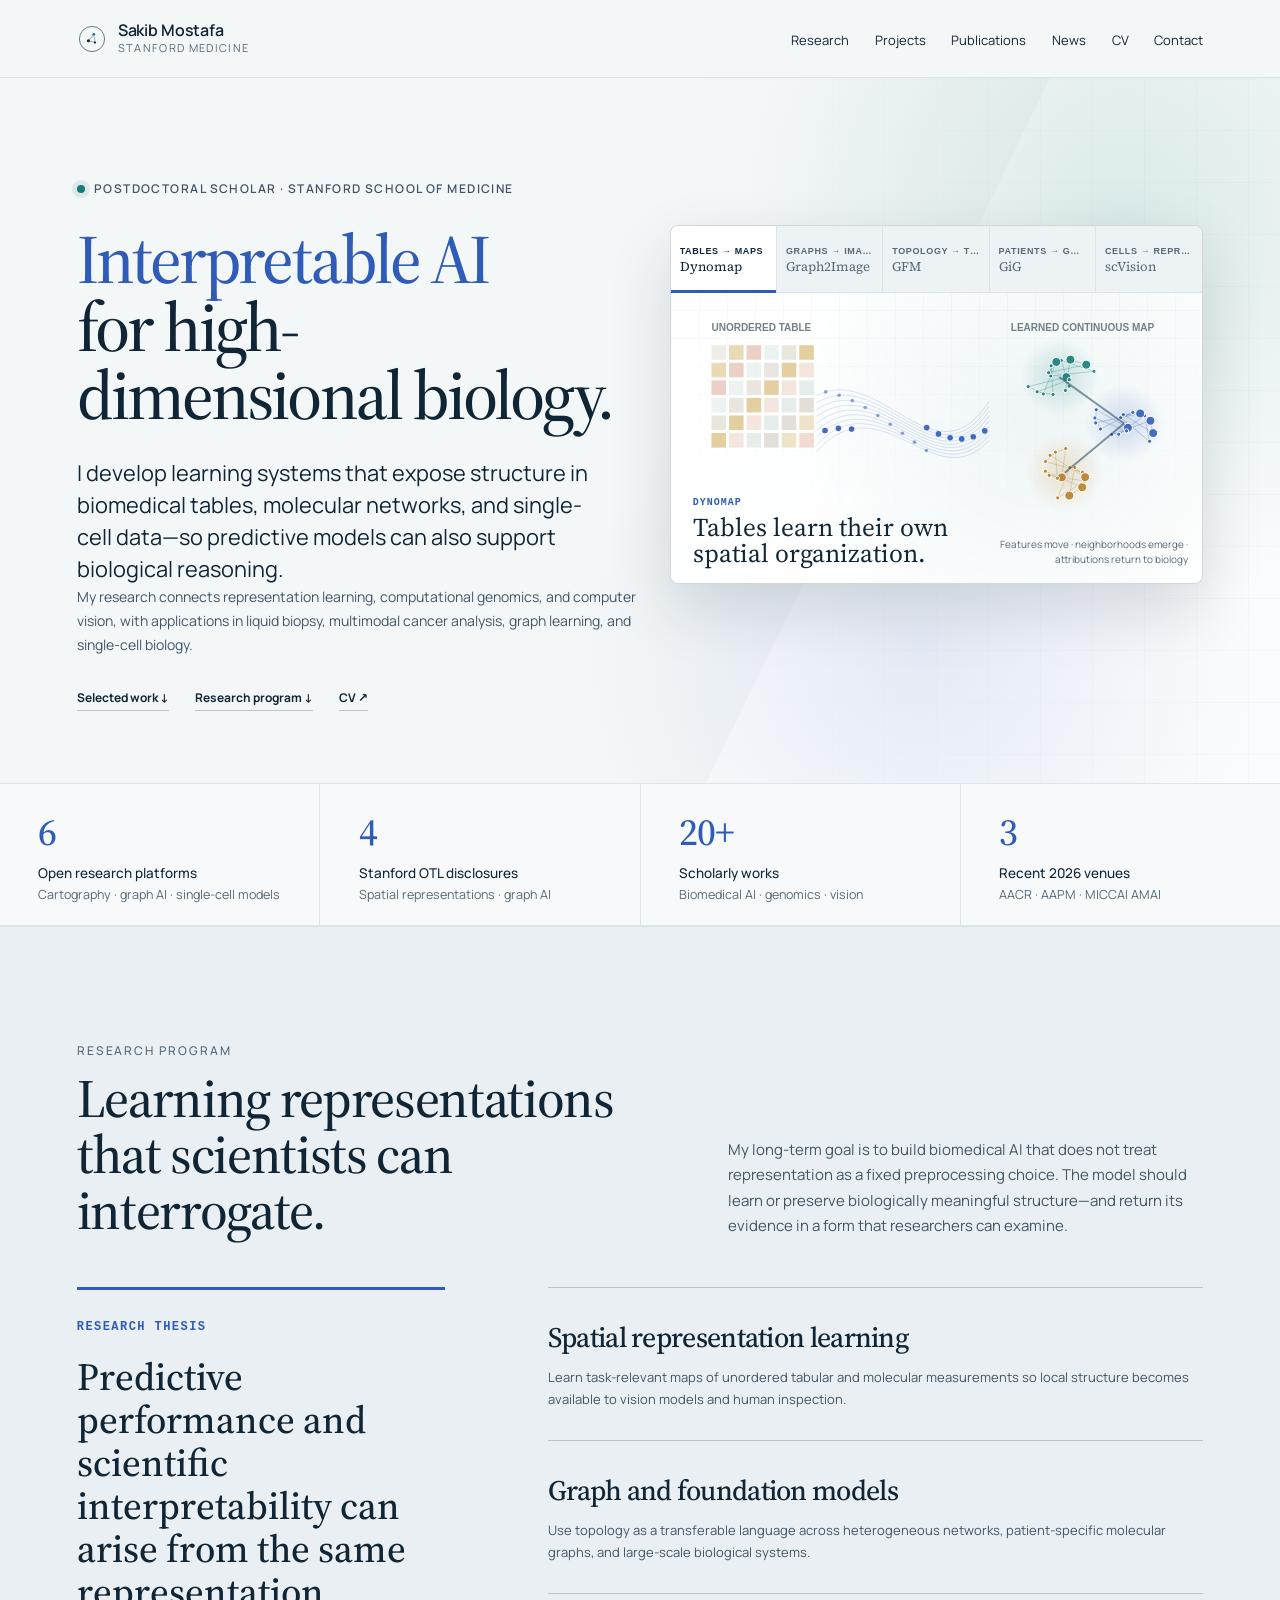
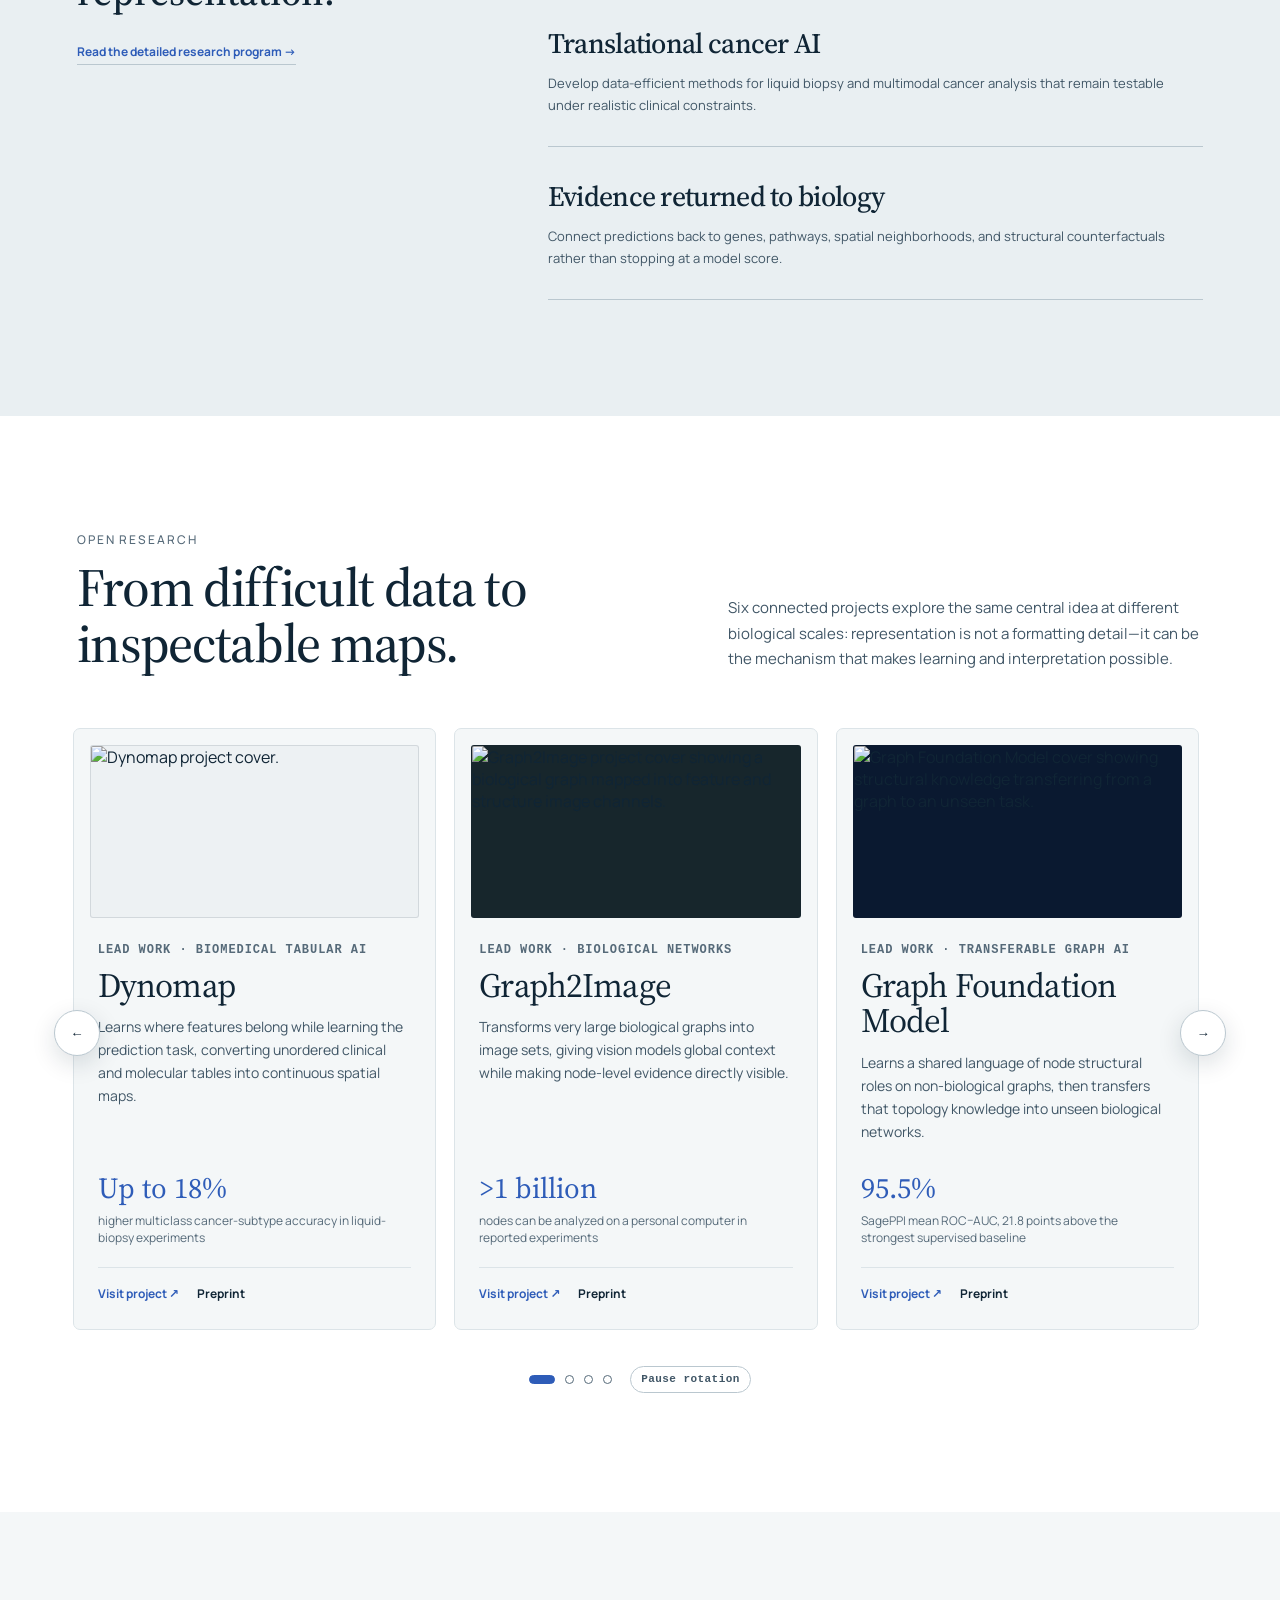
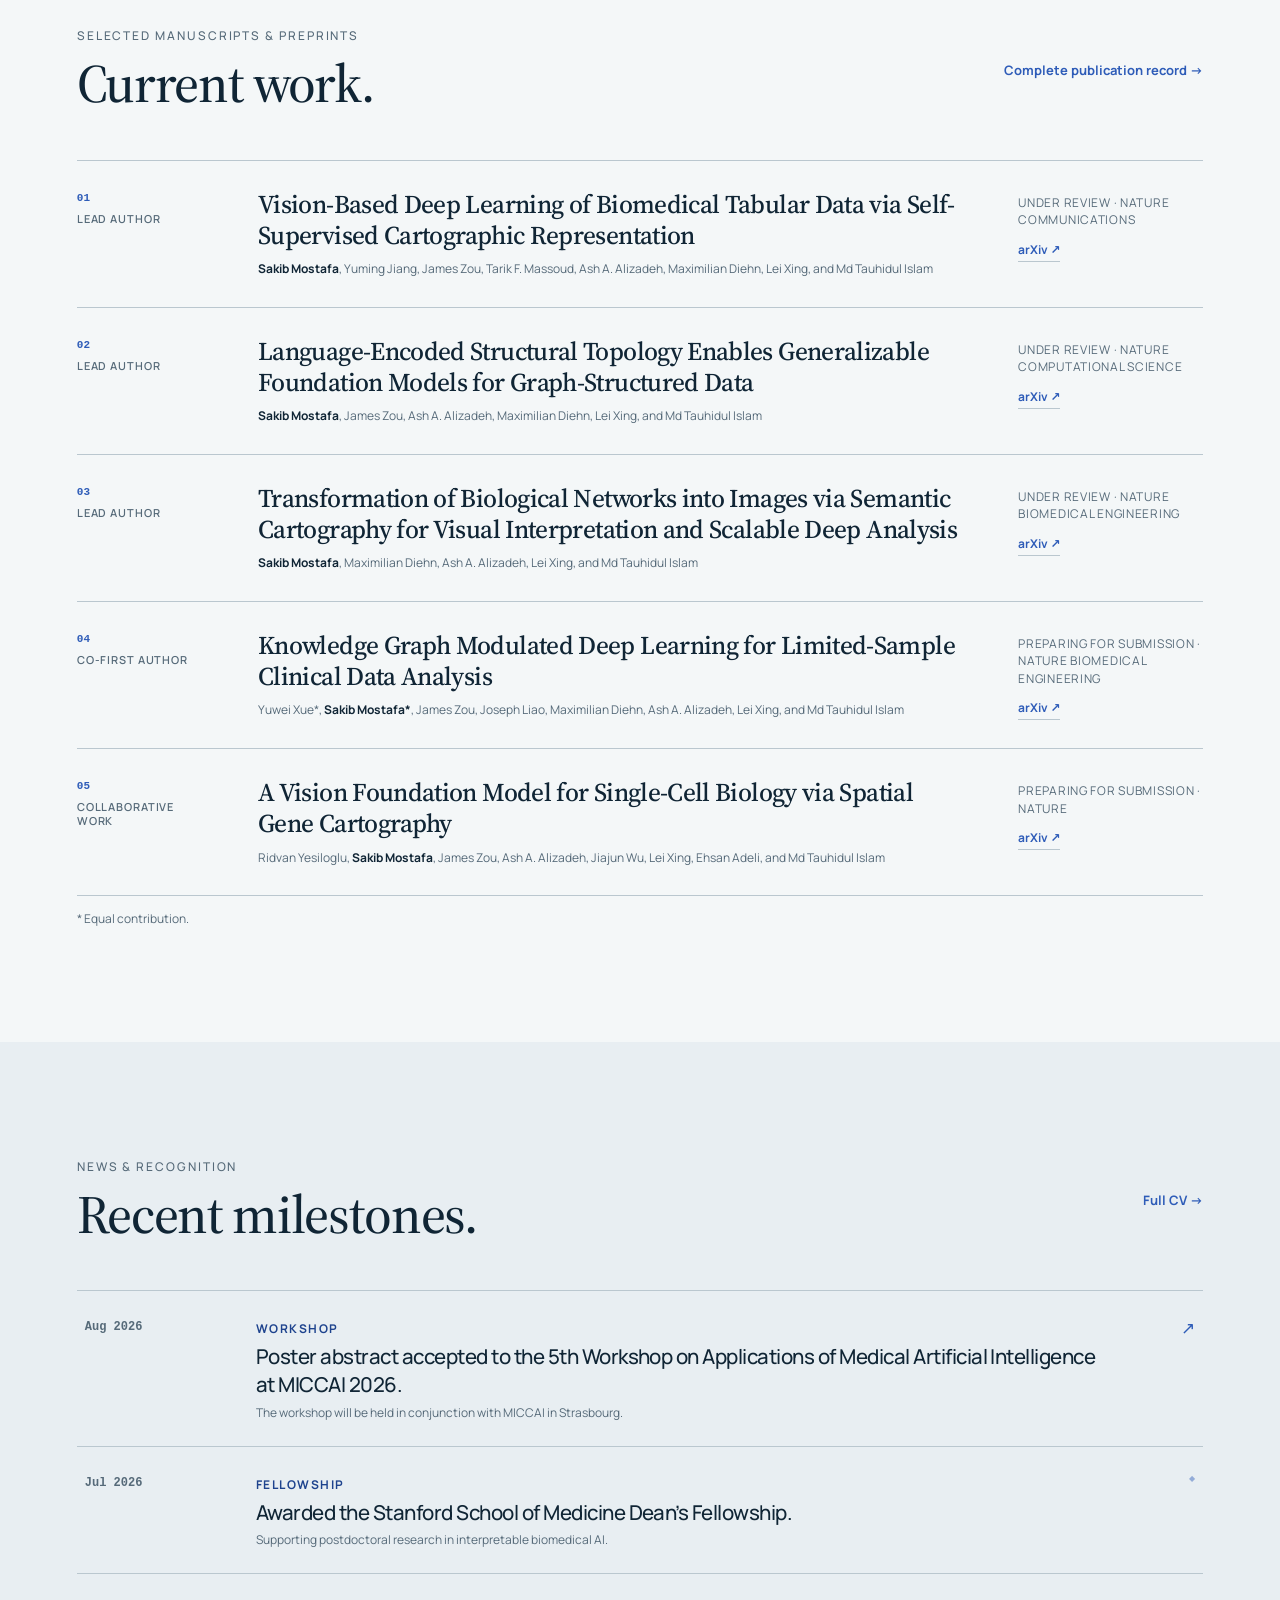
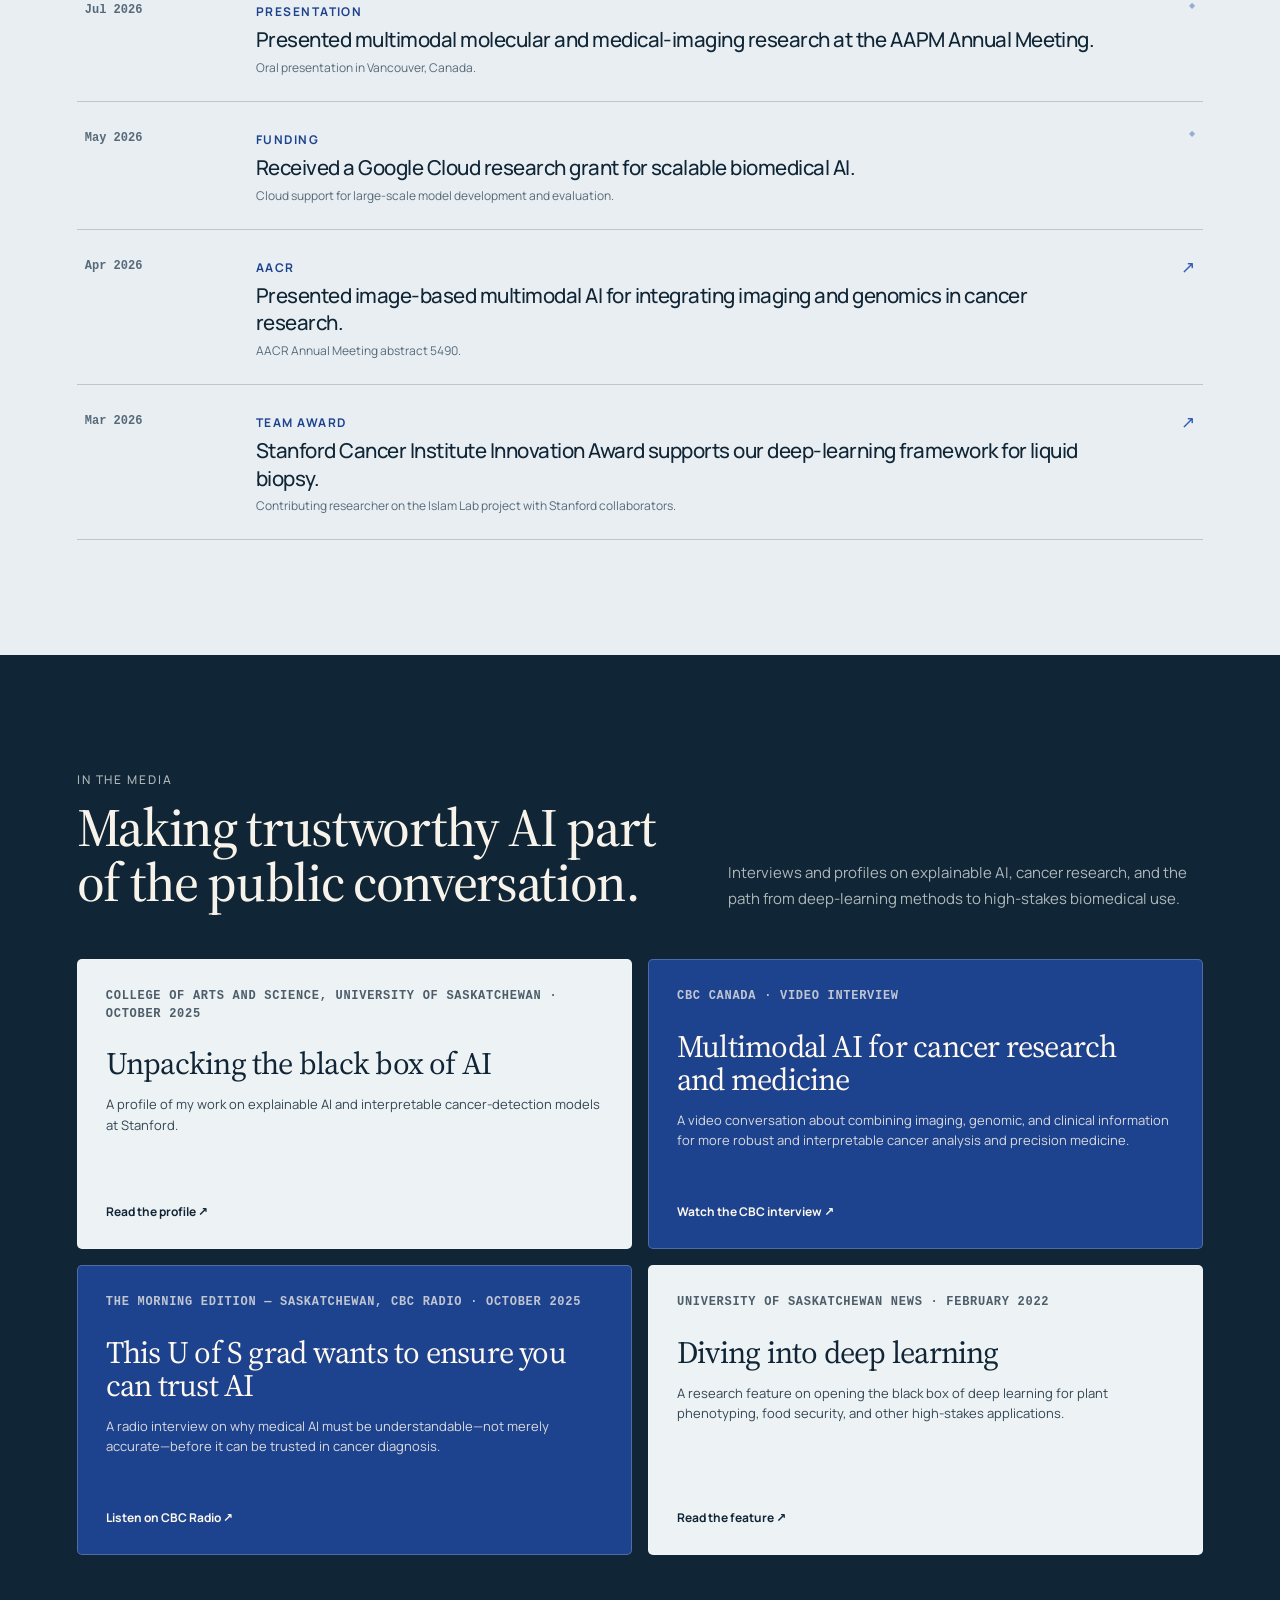
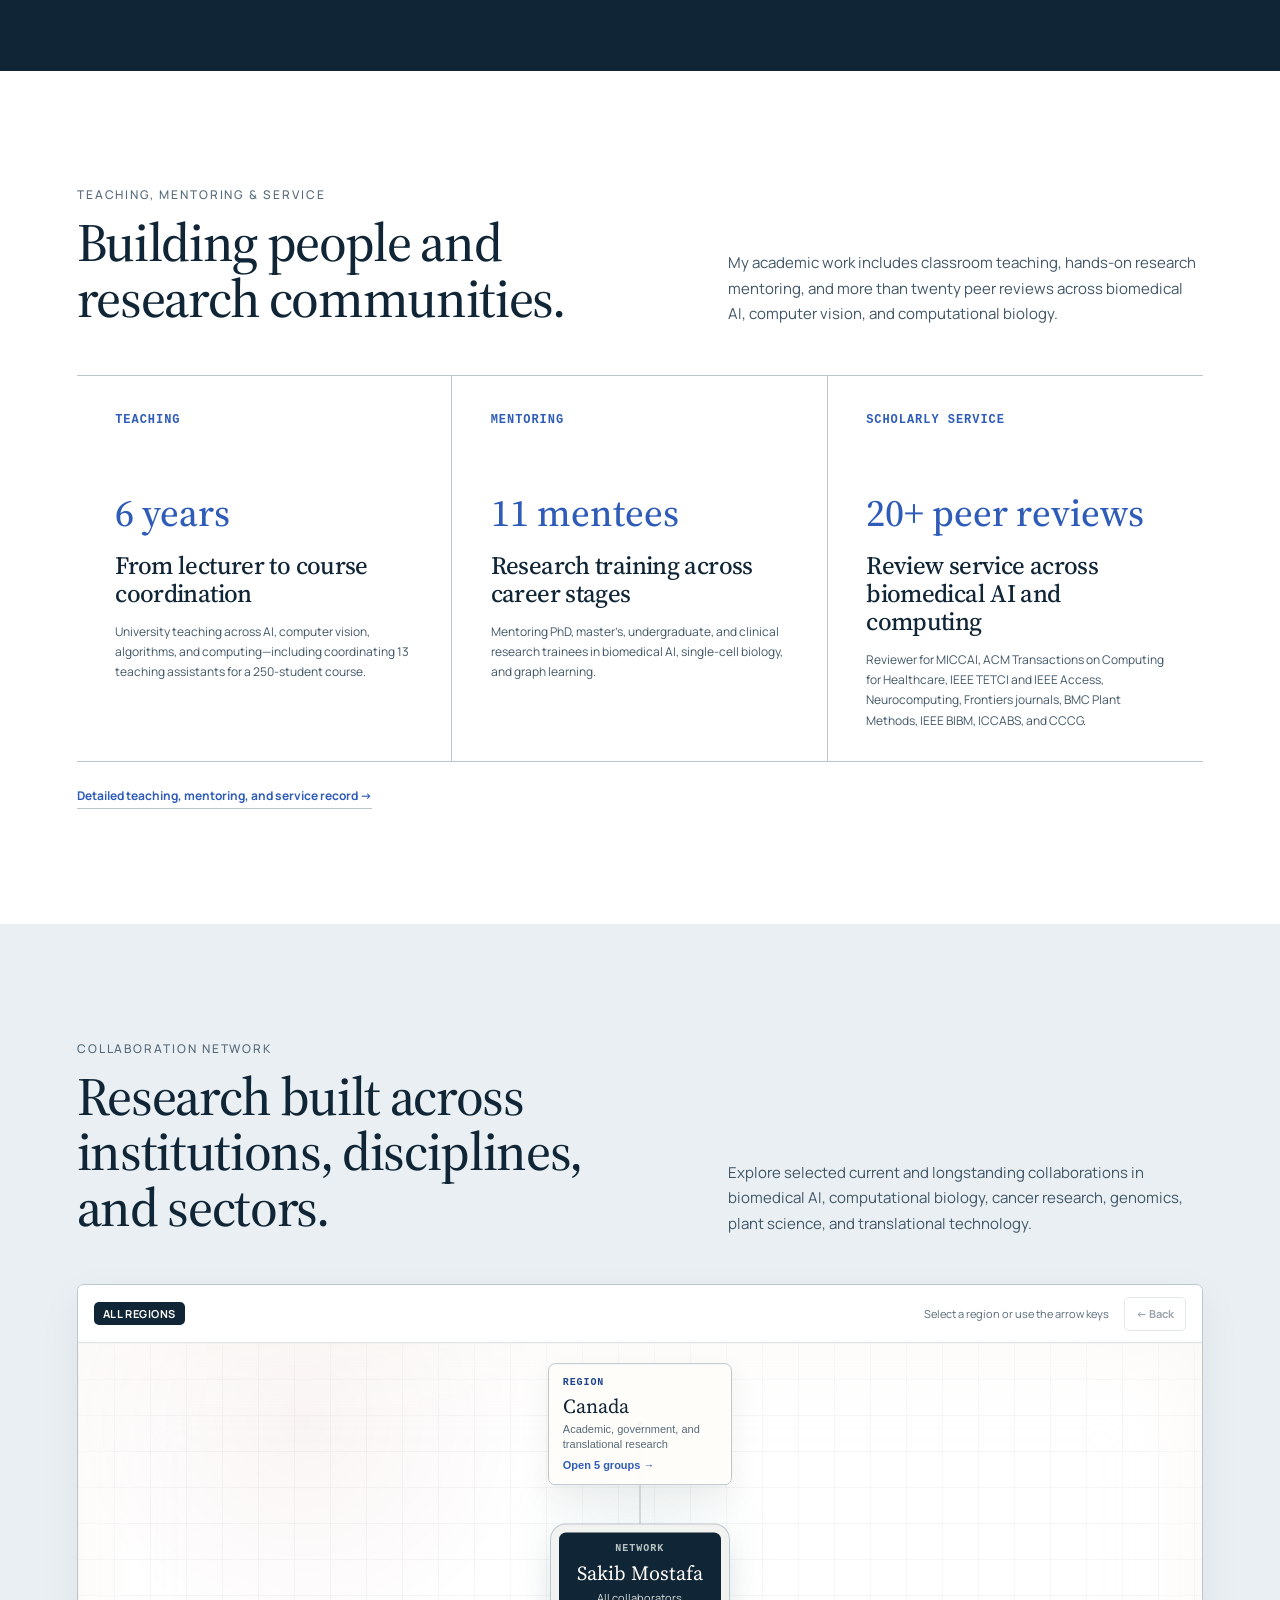
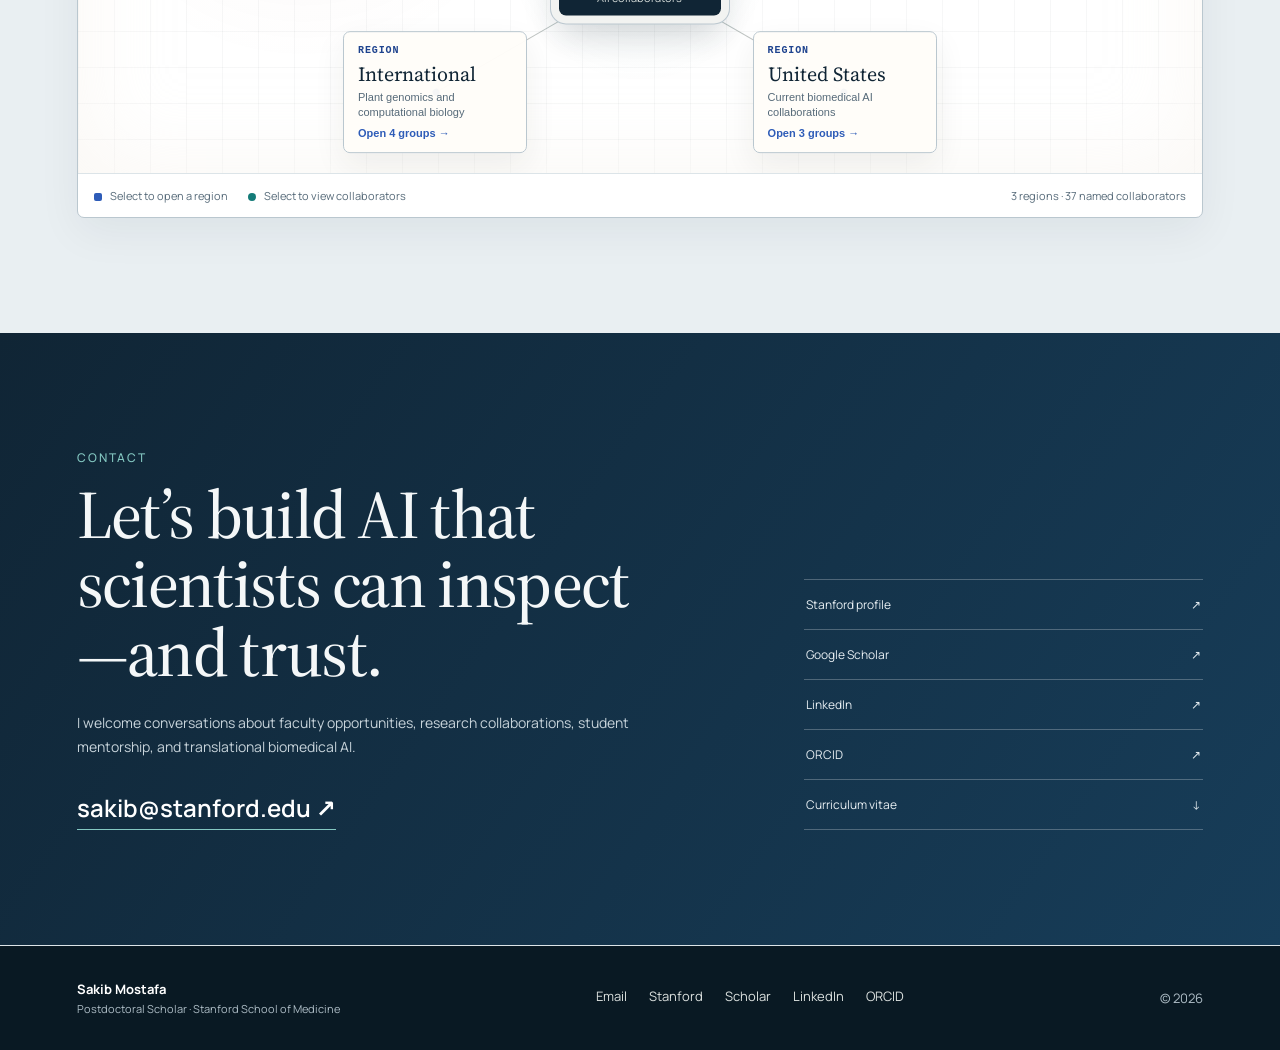
==== commit 47833683: "Refine collaboration geometry and paper covers" ====
--- a/index.html
+++ b/index.html
@@ -17,9 +17,9 @@
   <link rel="preconnect" href="https://fonts.gstatic.com" crossorigin>
   <link href="https://fonts.googleapis.com/css2?family=Manrope:wght@400;500;600;700&amp;family=Source+Serif+4:opsz,wght@8..60,400;8..60,500;8..60,600&amp;display=swap" rel="stylesheet">
   <link rel="icon" href="favicon.svg" type="image/svg+xml">
-  <link rel="stylesheet" href="styles.css?v=20260907-7">
+  <link rel="stylesheet" href="styles.css?v=20260908-1">
   <link rel="stylesheet" href="tool-animation.css?v=20260907-4">
-  <script src="site.js?v=20260907-5" defer></script>
+  <script src="site.js?v=20260908-3" defer></script>
   <script src="tool-animation.js?v=20260907-4" defer></script>
 </head>
 <body>
--- a/styles.css
+++ b/styles.css
@@ -1016,11 +1016,12 @@
 .paper-sheet-image img {
   width: 100%;
   height: 100%;
-  object-fit: cover;
+  object-fit: contain;
+  object-position: center;
   transition: transform 500ms cubic-bezier(.2,.75,.25,1);
 }
 .paper-slide[data-paper-offset="0"] .paper-sheet:hover .paper-sheet-image img {
-  transform: scale(1.025);
+  transform: none;
 }
 .paper-sheet-body {
   display: flex;
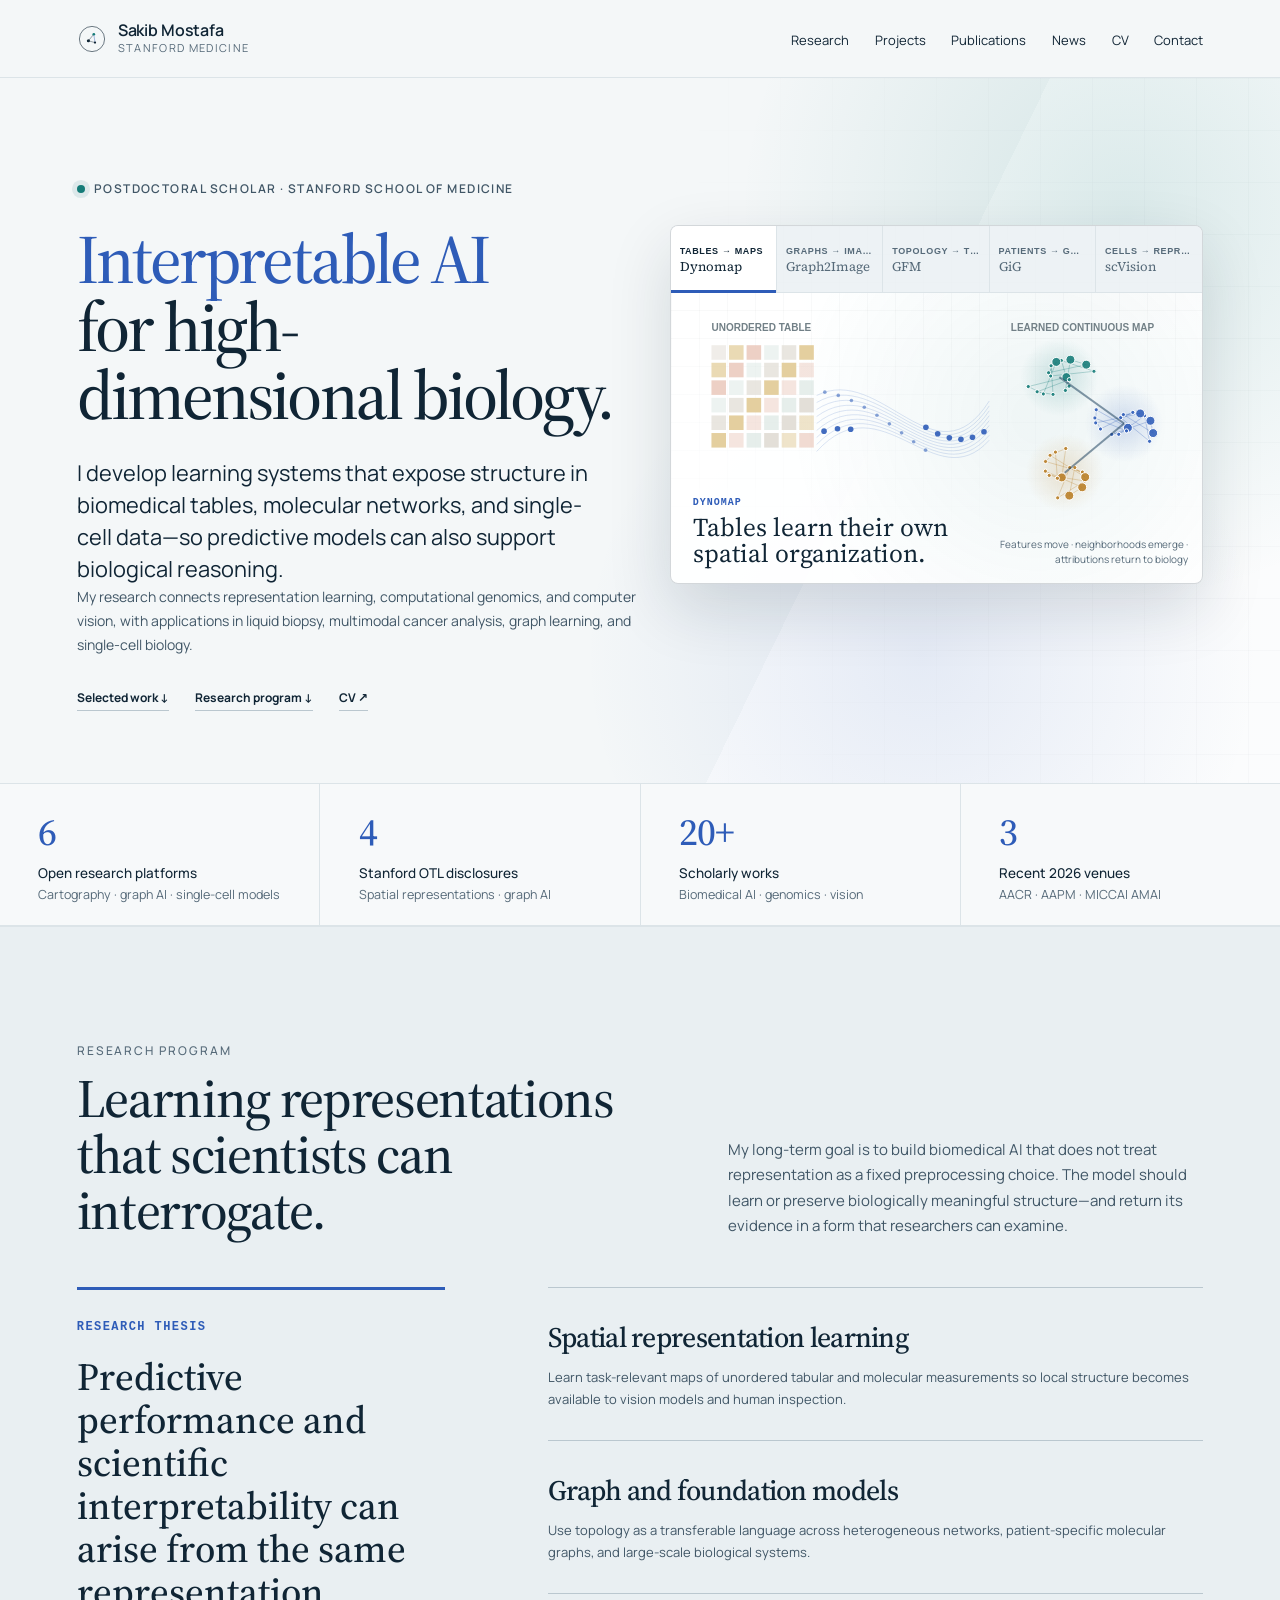
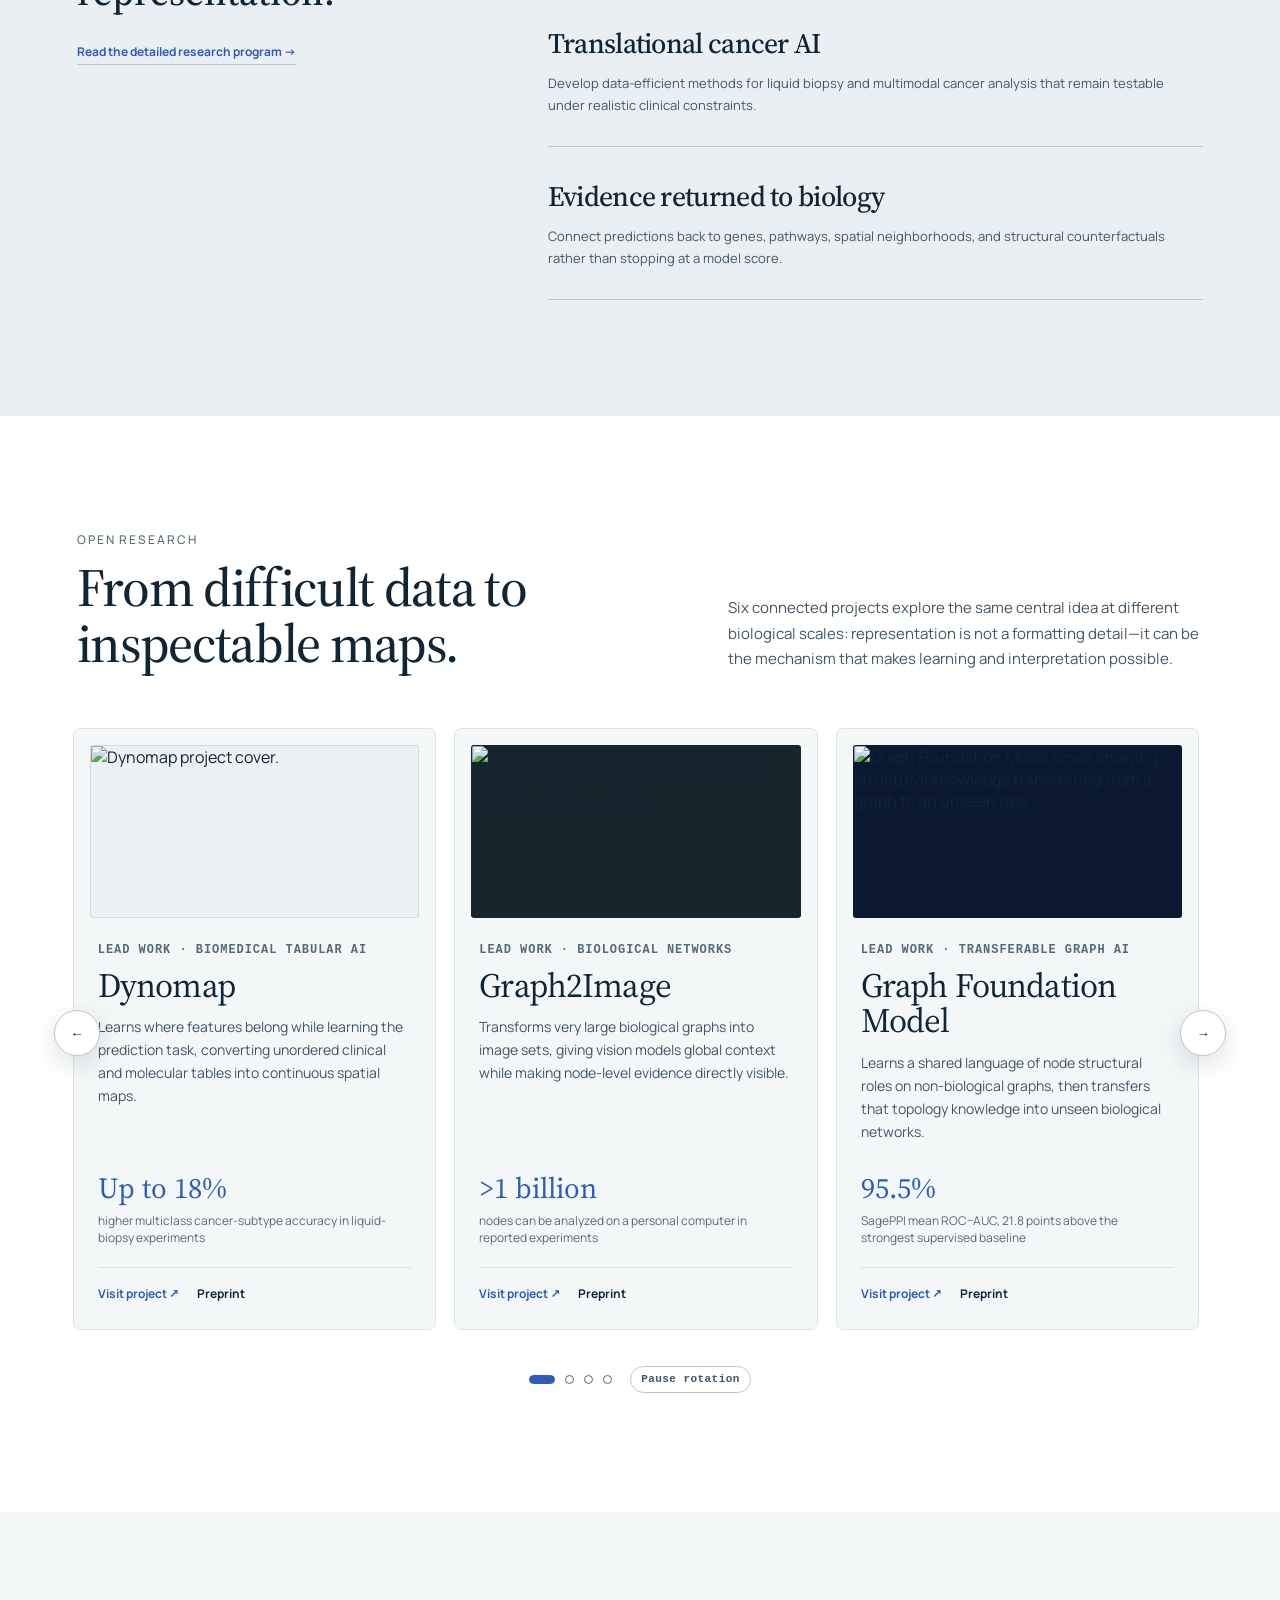
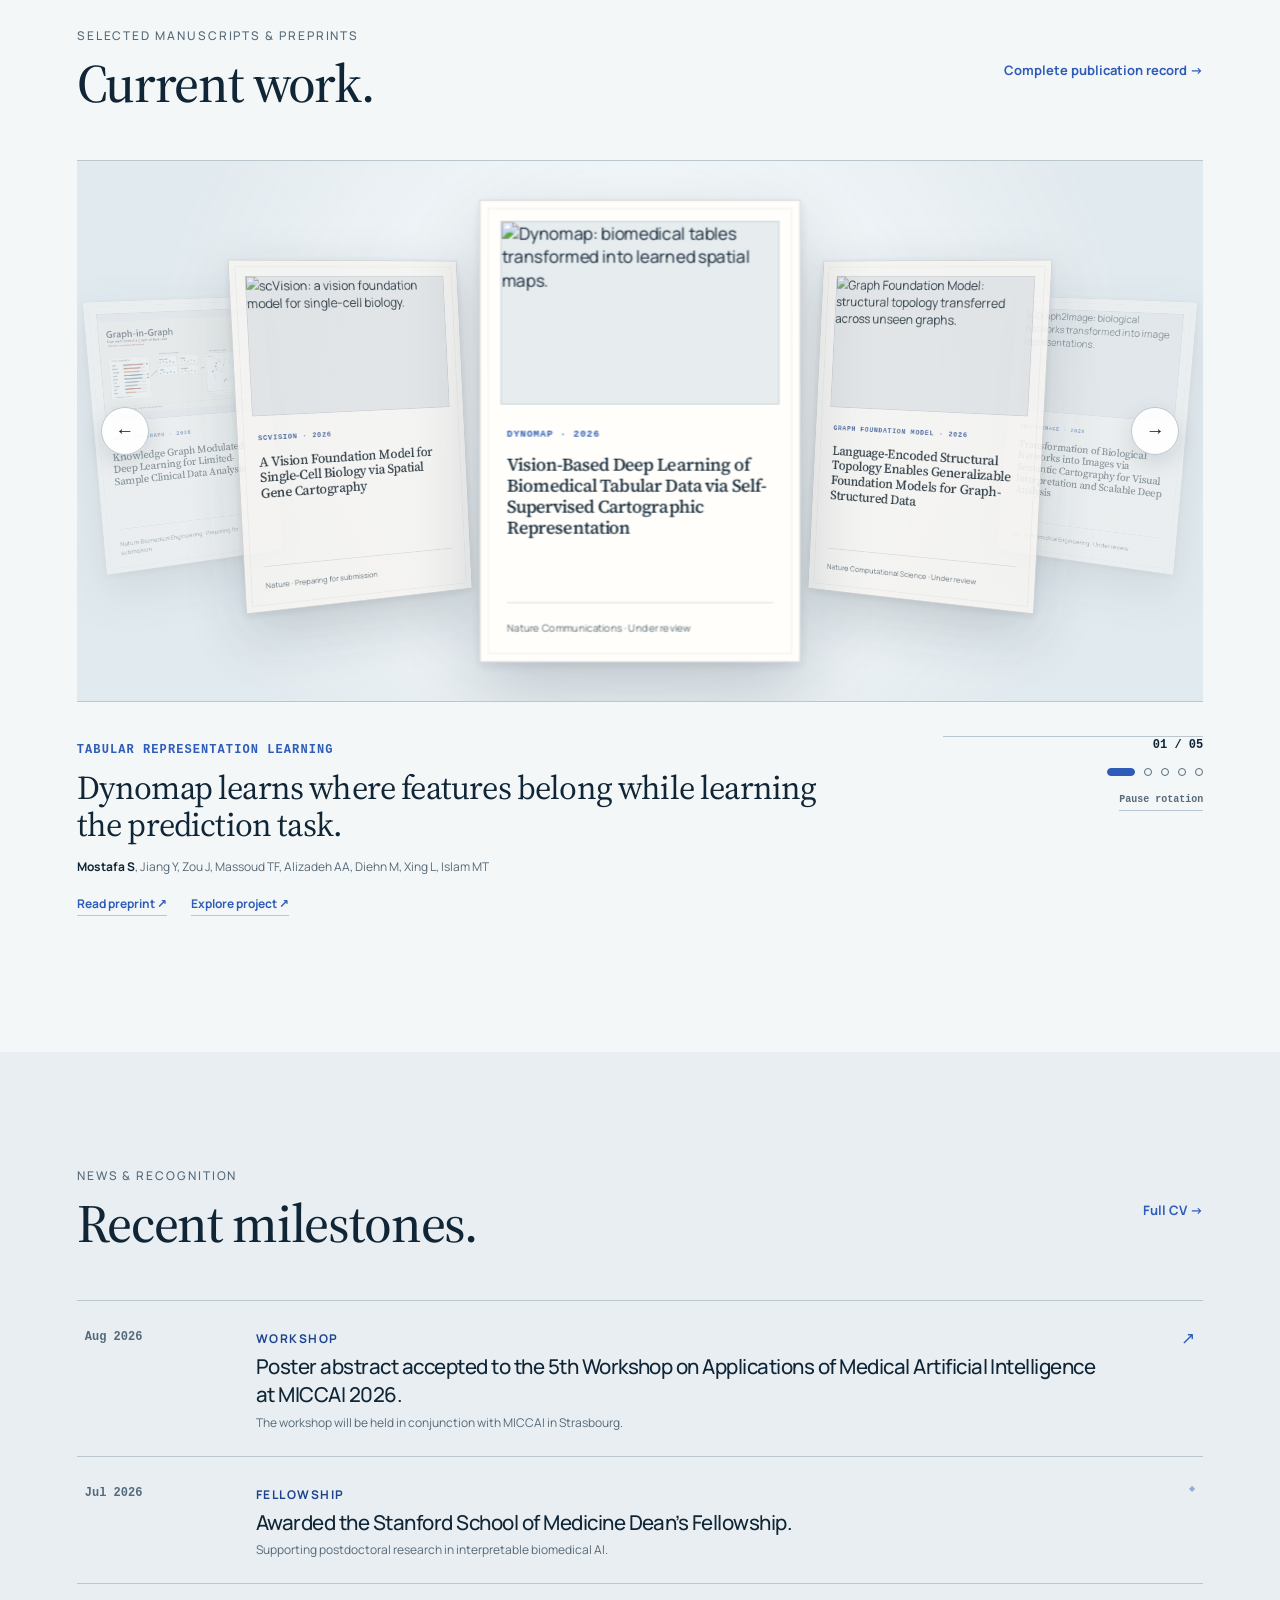
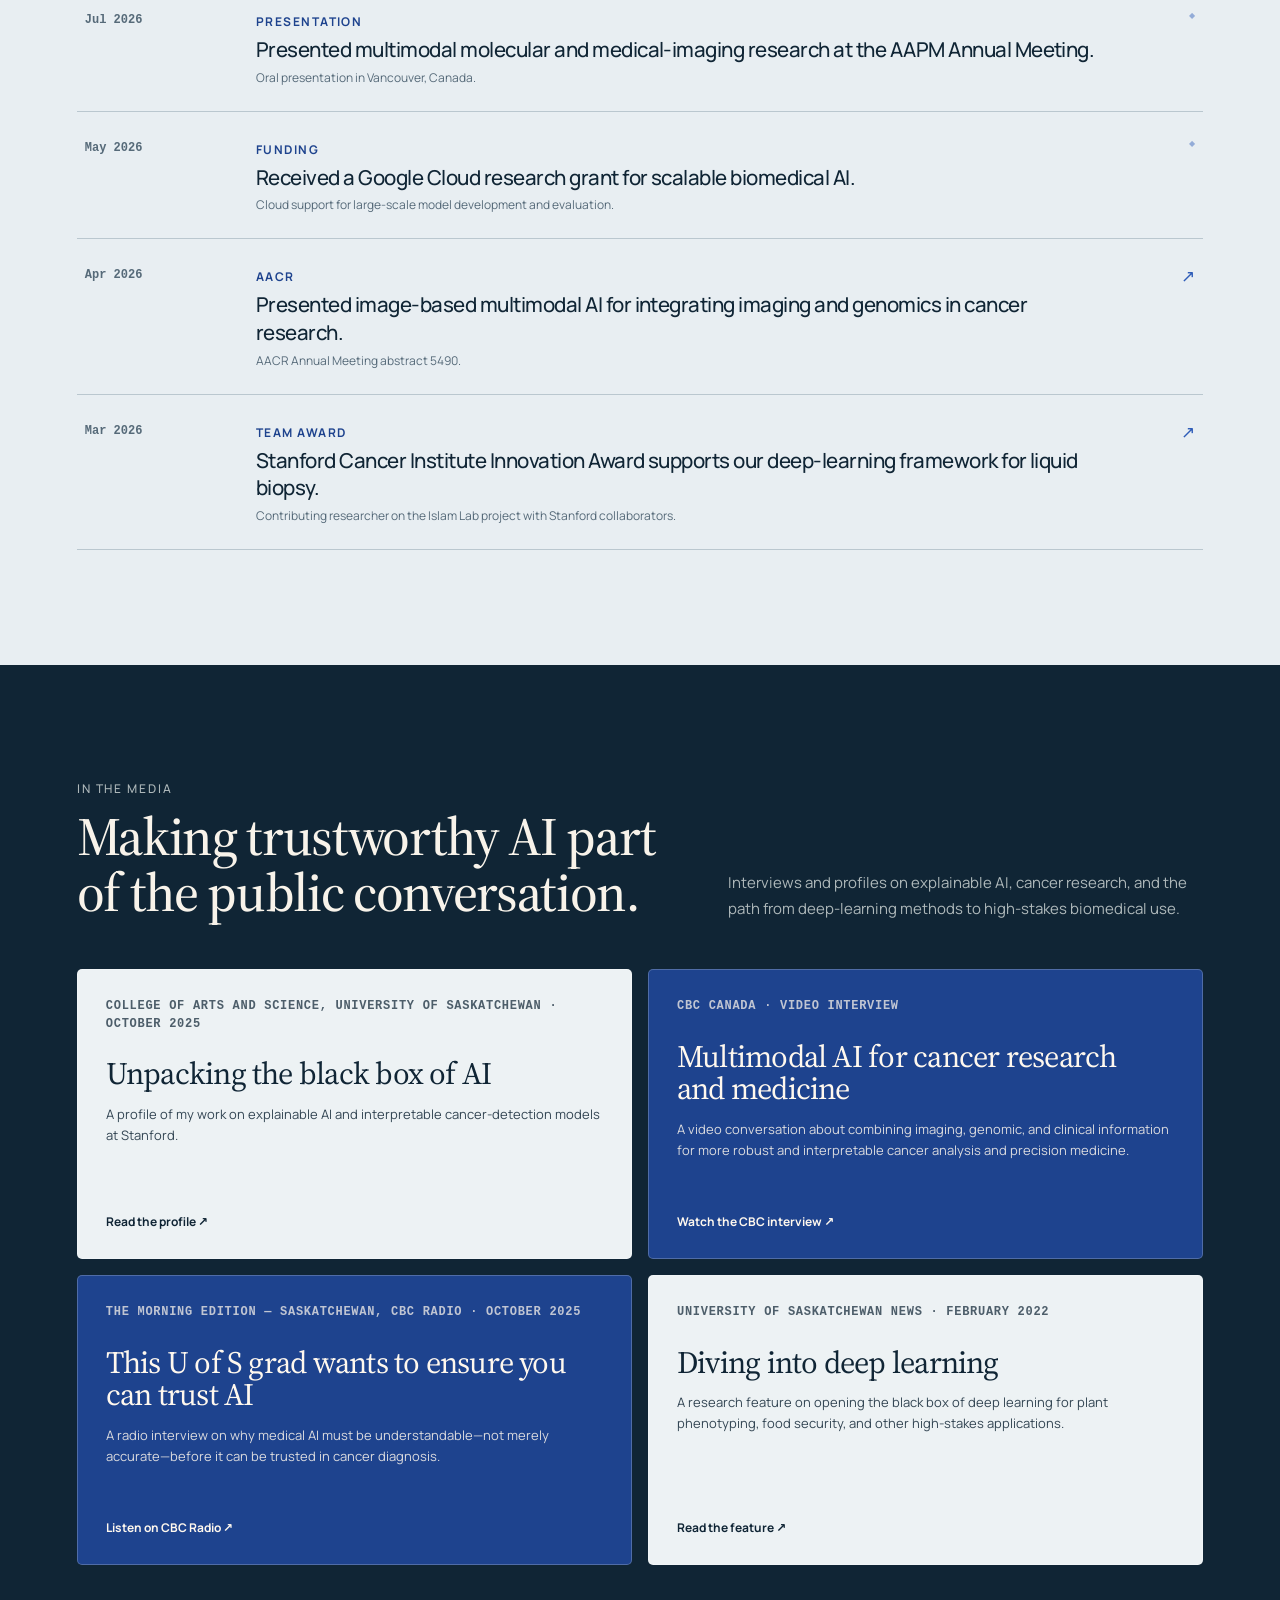
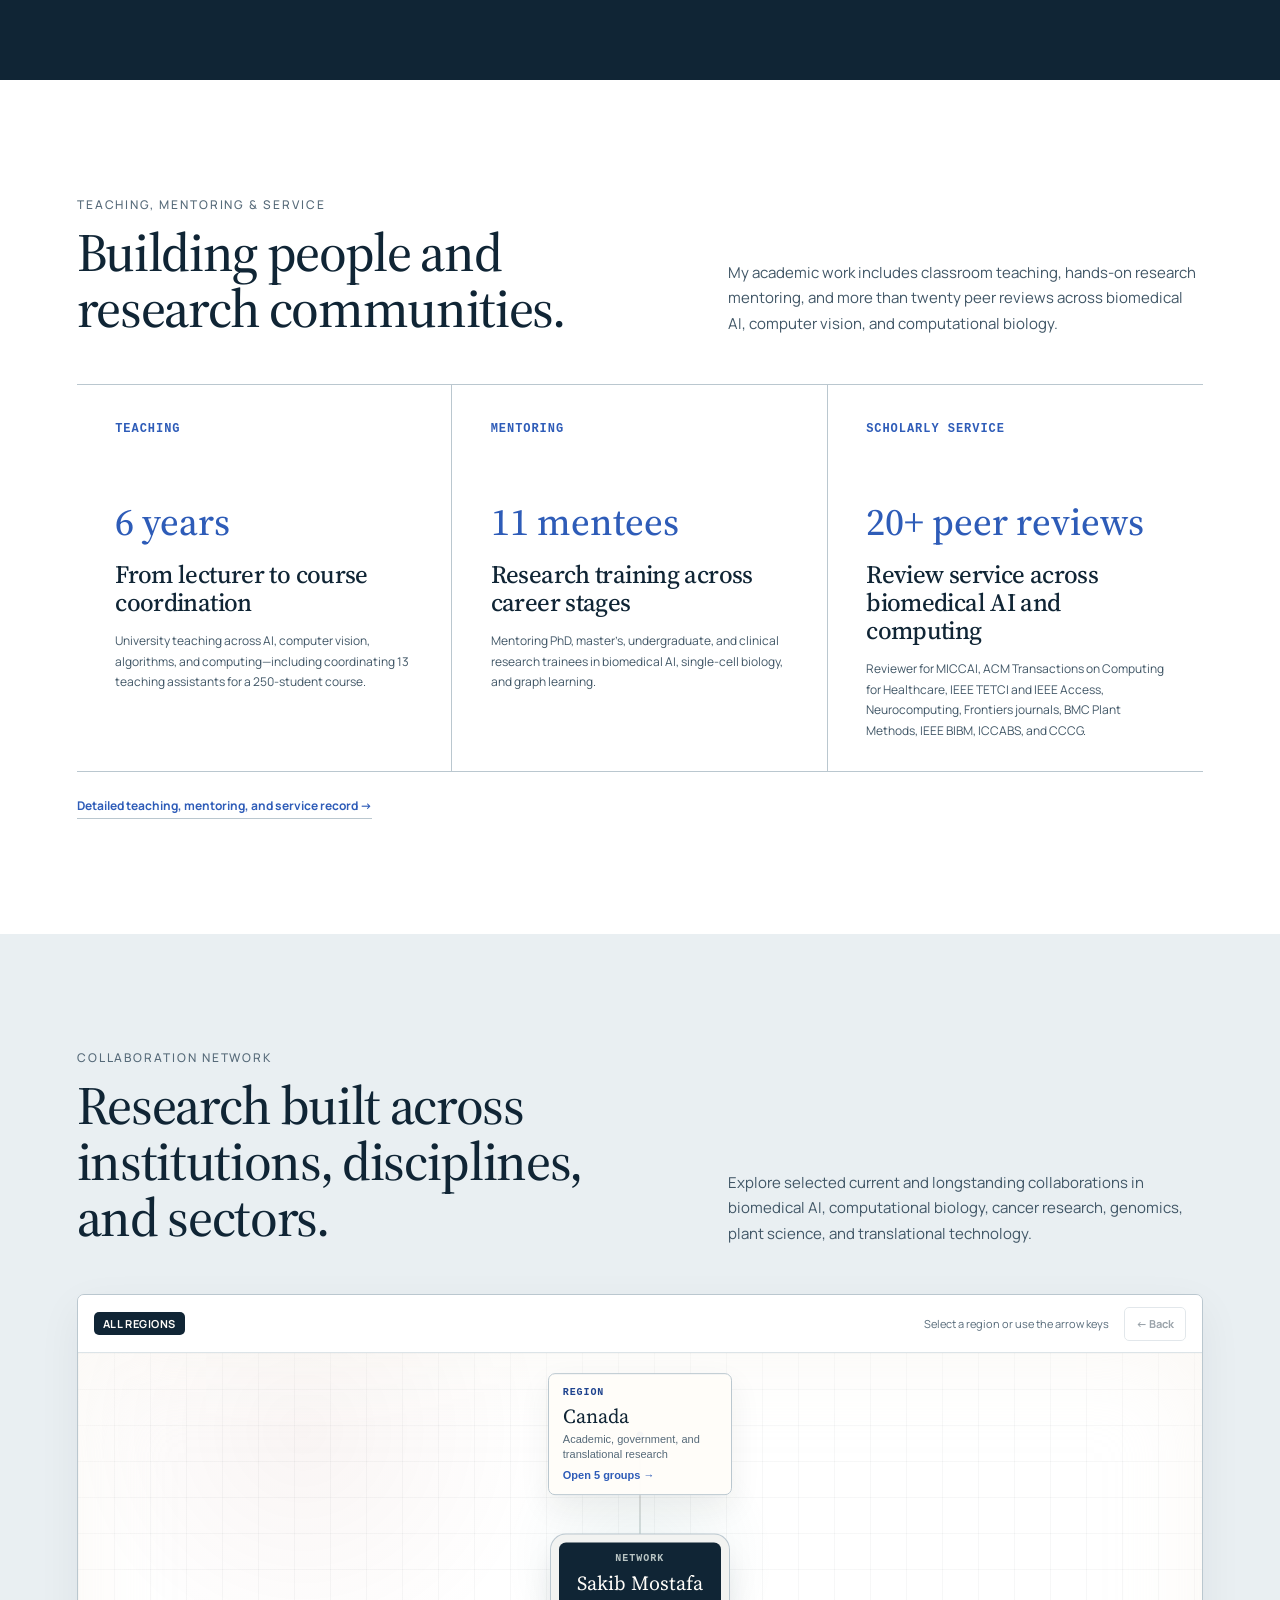
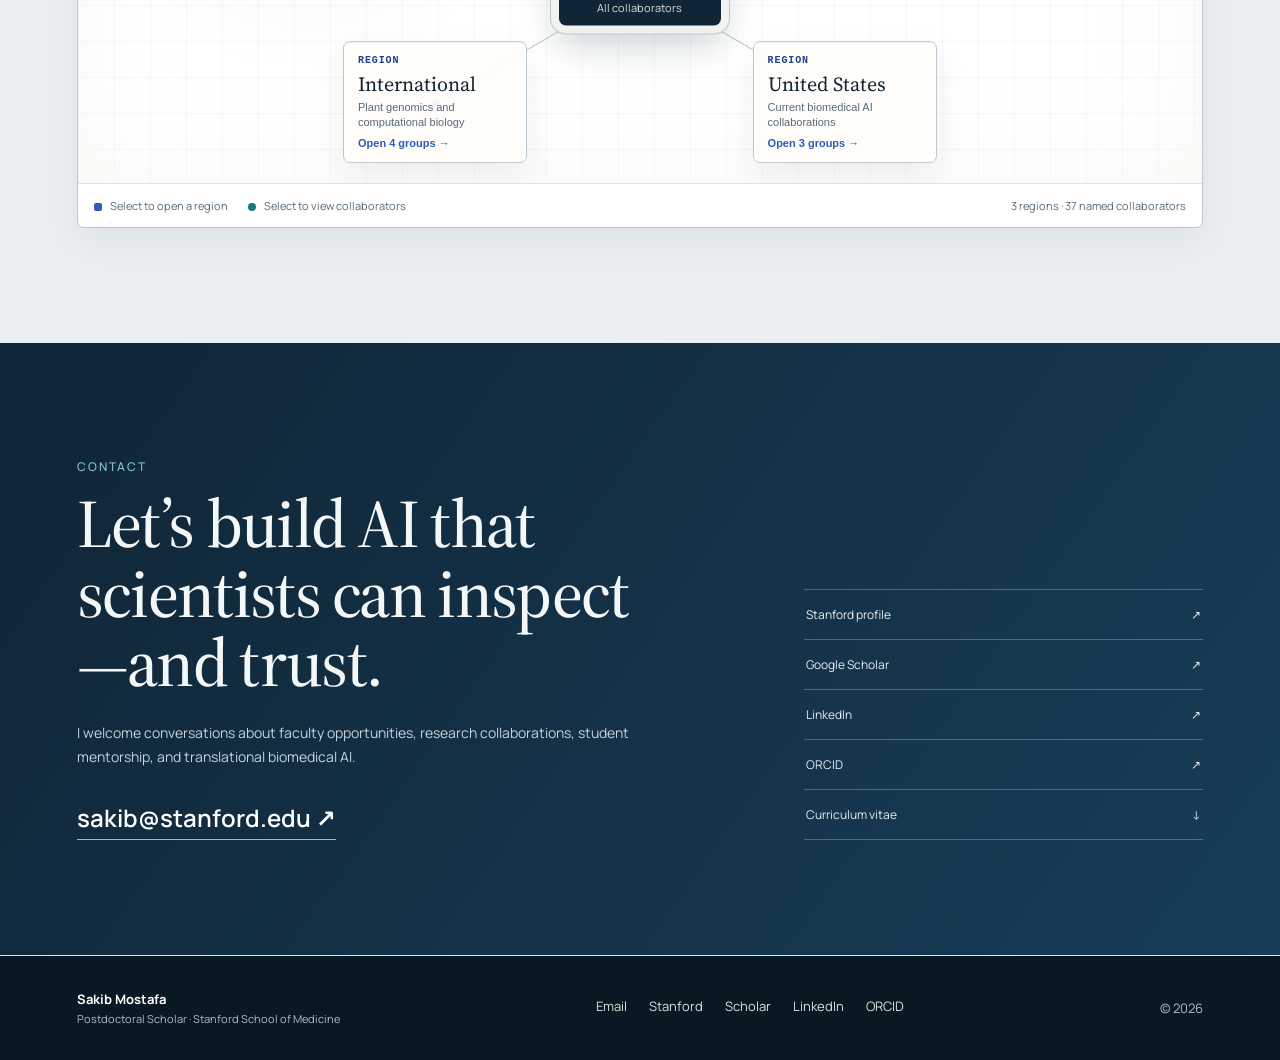
==== commit 6973ec1d: "Move publication carousel to homepage" ====
--- a/index.html
+++ b/index.html
@@ -21,6 +21,7 @@
   <link rel="stylesheet" href="tool-animation.css?v=20260907-4">
   <script src="site.js?v=20260908-3" defer></script>
   <script src="tool-animation.js?v=20260907-4" defer></script>
+  <script src="publication-carousel.js?v=20260907-1" defer></script>
 </head>
 <body>
 <div class="a-root page">
@@ -261,43 +262,66 @@
       </div>
     </section>
 
-    <section id="selected-publications" class="section section--selected-publications">
+    <section id="selected-publications" class="section section--selected-publications" data-paper-carousel aria-labelledby="current-work-heading">
       <div class="section-heading section-heading--compact reveal">
         <div>
           <div class="a-section-label">Selected manuscripts &amp; preprints</div>
-          <h2>Current work.</h2>
+          <h2 id="current-work-heading">Current work.</h2>
         </div>
         <a class="section-link" href="publications.html">Complete publication record <span aria-hidden="true">→</span></a>
       </div>
 
-      <div class="featured-pubs">
-        <article class="featured-pub reveal">
-          <div class="featured-pub-index">01 <span>Lead author</span></div>
-          <div class="featured-pub-main"><h3>Vision-Based Deep Learning of Biomedical Tabular Data via Self-Supervised Cartographic Representation</h3><p><strong>Sakib Mostafa</strong>, Yuming Jiang, James Zou, Tarik F. Massoud, Ash A. Alizadeh, Maximilian Diehn, Lei Xing, and Md Tauhidul Islam</p></div>
-          <div class="featured-pub-meta"><span>Under review · Nature Communications</span><a href="https://arxiv.org/abs/2603.22675" target="_blank" rel="noopener noreferrer">arXiv ↗</a></div>
-        </article>
-        <article class="featured-pub reveal">
-          <div class="featured-pub-index">02 <span>Lead author</span></div>
-          <div class="featured-pub-main"><h3>Language-Encoded Structural Topology Enables Generalizable Foundation Models for Graph-Structured Data</h3><p><strong>Sakib Mostafa</strong>, James Zou, Ash A. Alizadeh, Maximilian Diehn, Lei Xing, and Md Tauhidul Islam</p></div>
-          <div class="featured-pub-meta"><span>Under review · Nature Computational Science</span><a href="https://arxiv.org/abs/2604.06391" target="_blank" rel="noopener noreferrer">arXiv ↗</a></div>
-        </article>
-        <article class="featured-pub reveal">
-          <div class="featured-pub-index">03 <span>Lead author</span></div>
-          <div class="featured-pub-main"><h3>Transformation of Biological Networks into Images via Semantic Cartography for Visual Interpretation and Scalable Deep Analysis</h3><p><strong>Sakib Mostafa</strong>, Maximilian Diehn, Ash A. Alizadeh, Lei Xing, and Md Tauhidul Islam</p></div>
-          <div class="featured-pub-meta"><span>Under review · Nature Biomedical Engineering</span><a href="https://arxiv.org/abs/2512.07040" target="_blank" rel="noopener noreferrer">arXiv ↗</a></div>
-        </article>
-        <article class="featured-pub reveal">
-          <div class="featured-pub-index">04 <span>Co-first author</span></div>
-          <div class="featured-pub-main"><h3>Knowledge Graph Modulated Deep Learning for Limited-Sample Clinical Data Analysis</h3><p>Yuwei Xue*, <strong>Sakib Mostafa*</strong>, James Zou, Joseph Liao, Maximilian Diehn, Ash A. Alizadeh, Lei Xing, and Md Tauhidul Islam</p></div>
-          <div class="featured-pub-meta"><span>Preparing for submission · Nature Biomedical Engineering</span><a href="https://arxiv.org/abs/2605.24162" target="_blank" rel="noopener noreferrer">arXiv ↗</a></div>
-        </article>
-        <article class="featured-pub reveal">
-          <div class="featured-pub-index">05 <span>Collaborative work</span></div>
-          <div class="featured-pub-main"><h3>A Vision Foundation Model for Single-Cell Biology via Spatial Gene Cartography</h3><p>Ridvan Yesiloglu, <strong>Sakib Mostafa</strong>, James Zou, Ash A. Alizadeh, Jiajun Wu, Lei Xing, Ehsan Adeli, and Md Tauhidul Islam</p></div>
-          <div class="featured-pub-meta"><span>Preparing for submission · Nature</span><a href="https://arxiv.org/abs/2607.14163" target="_blank" rel="noopener noreferrer">arXiv ↗</a></div>
-        </article>
-      </div>
-      <p class="featured-pub-note">* Equal contribution.</p>
+      <div class="paper-carousel-shell reveal">
+        <button class="paper-arrow paper-arrow--previous" type="button" data-paper-previous aria-label="Show previous manuscript">←</button>
+        <div class="paper-stage" data-paper-stage tabindex="0" role="region" aria-roledescription="carousel" aria-label="Current manuscripts">
+          <article class="paper-slide" data-paper-slide data-paper-name="Dynomap">
+            <a class="paper-sheet" href="https://arxiv.org/abs/2603.22675" target="_blank" rel="noopener noreferrer" aria-label="Read the Dynomap preprint">
+              <div class="paper-sheet-image"><img src="assets/dynomap-cover.png" alt="Dynomap: biomedical tables transformed into learned spatial maps."></div>
+              <div class="paper-sheet-body"><span>Dynomap · 2026</span><h3>Vision-Based Deep Learning of Biomedical Tabular Data via Self-Supervised Cartographic Representation</h3><p>Nature Communications · Under review</p></div>
+            </a>
+          </article>
+          <article class="paper-slide" data-paper-slide data-paper-name="Graph Foundation Model">
+            <a class="paper-sheet" href="https://arxiv.org/abs/2604.06391" target="_blank" rel="noopener noreferrer" aria-label="Read the Graph Foundation Model preprint">
+              <div class="paper-sheet-image"><img src="assets/gfm-cover.jpg" alt="Graph Foundation Model: structural topology transferred across unseen graphs."></div>
+              <div class="paper-sheet-body"><span>Graph Foundation Model · 2026</span><h3>Language-Encoded Structural Topology Enables Generalizable Foundation Models for Graph-Structured Data</h3><p>Nature Computational Science · Under review</p></div>
+            </a>
+          </article>
+          <article class="paper-slide" data-paper-slide data-paper-name="Graph2Image">
+            <a class="paper-sheet" href="https://arxiv.org/abs/2512.07040" target="_blank" rel="noopener noreferrer" aria-label="Read the Graph2Image preprint">
+              <div class="paper-sheet-image"><img src="assets/graph2image-cover.png" alt="Graph2Image: biological networks transformed into image representations."></div>
+              <div class="paper-sheet-body"><span>Graph2Image · 2026</span><h3>Transformation of Biological Networks into Images via Semantic Cartography for Visual Interpretation and Scalable Deep Analysis</h3><p>Nature Biomedical Engineering · Under review</p></div>
+            </a>
+          </article>
+          <article class="paper-slide" data-paper-slide data-paper-name="Graph-in-Graph">
+            <a class="paper-sheet" href="https://arxiv.org/abs/2605.24162" target="_blank" rel="noopener noreferrer" aria-label="Read the Graph-in-Graph preprint">
+              <div class="paper-sheet-image"><img src="assets/gig-cover.png" alt="Graph-in-Graph: patient transcriptomes represented through pathway knowledge graphs."></div>
+              <div class="paper-sheet-body"><span>Graph-in-Graph · 2026</span><h3>Knowledge Graph Modulated Deep Learning for Limited-Sample Clinical Data Analysis</h3><p>Nature Biomedical Engineering · Preparing for submission</p></div>
+            </a>
+          </article>
+          <article class="paper-slide" data-paper-slide data-paper-name="scVision">
+            <a class="paper-sheet" href="https://arxiv.org/abs/2607.14163" target="_blank" rel="noopener noreferrer" aria-label="Read the scVision preprint">
+              <div class="paper-sheet-image"><img src="assets/scvision-cover.png" alt="scVision: a vision foundation model for single-cell biology."></div>
+              <div class="paper-sheet-body"><span>scVision · 2026</span><h3>A Vision Foundation Model for Single-Cell Biology via Spatial Gene Cartography</h3><p>Nature · Preparing for submission</p></div>
+            </a>
+          </article>
+        </div>
+        <button class="paper-arrow paper-arrow--next" type="button" data-paper-next aria-label="Show next manuscript">→</button>
+      </div>
+
+      <div class="paper-showcase-footer">
+        <div class="paper-details" aria-live="polite">
+          <article class="paper-detail" data-paper-detail><span>Tabular representation learning</span><h3>Dynomap learns where features belong while learning the prediction task.</h3><p><strong>Mostafa S</strong>, Jiang Y, Zou J, Massoud TF, Alizadeh AA, Diehn M, Xing L, Islam MT</p><div class="paper-detail-links"><a href="https://arxiv.org/abs/2603.22675" target="_blank" rel="noopener noreferrer">Read preprint ↗</a><a href="https://islamlab.org/dynomap/" target="_blank" rel="noopener noreferrer">Explore project ↗</a></div></article>
+          <article class="paper-detail" data-paper-detail><span>Graph foundation models</span><h3>Topology becomes a transferable structural language across heterogeneous graphs.</h3><p><strong>Mostafa S</strong>, Zou J, Alizadeh AA, Diehn M, Xing L, Islam MT</p><div class="paper-detail-links"><a href="https://arxiv.org/abs/2604.06391" target="_blank" rel="noopener noreferrer">Read preprint ↗</a><a href="https://islamlab.org/graph-foundation-model/" target="_blank" rel="noopener noreferrer">Explore project ↗</a></div></article>
+          <article class="paper-detail" data-paper-detail><span>Scalable biological networks</span><h3>Graph2Image converts very large networks into visual representations with traceable node evidence.</h3><p><strong>Mostafa S</strong>, Diehn M, Alizadeh AA, Xing L, Islam MT</p><div class="paper-detail-links"><a href="https://arxiv.org/abs/2512.07040" target="_blank" rel="noopener noreferrer">Read preprint ↗</a><a href="https://islamlab.org/graph2image/" target="_blank" rel="noopener noreferrer">Explore project ↗</a></div></article>
+          <article class="paper-detail" data-paper-detail><span>Knowledge-guided clinical learning</span><h3>Graph-in-Graph organizes patient transcriptomes through biological pathways when cohorts are small.</h3><p>Xue Y, <strong>Mostafa S</strong>, Zou J, Liao J, Diehn M, Alizadeh AA, Xing L, Islam MT</p><div class="paper-detail-links"><a href="https://arxiv.org/abs/2605.24162" target="_blank" rel="noopener noreferrer">Read preprint ↗</a><a href="https://islamlab.org/gig/" target="_blank" rel="noopener noreferrer">Explore project ↗</a></div></article>
+          <article class="paper-detail" data-paper-detail><span>Single-cell foundation models</span><h3>scVision learns transferable single-cell representations through spatial gene cartography.</h3><p>Yesiloglu R, <strong>Mostafa S</strong>, Zou J, Alizadeh A, Wu J, Xing L, Adeli E, Islam MT</p><div class="paper-detail-links"><a href="https://arxiv.org/abs/2607.14163" target="_blank" rel="noopener noreferrer">Read preprint ↗</a><a href="https://islamlab.org/scvision/" target="_blank" rel="noopener noreferrer">Explore project ↗</a></div></article>
+        </div>
+        <div class="paper-navigation">
+          <span class="paper-counter" data-paper-counter aria-live="polite">01 / 05</span>
+          <div class="paper-dots" data-paper-dots aria-label="Choose a current manuscript"></div>
+          <button class="paper-rotation" type="button" data-paper-toggle aria-pressed="false">Pause rotation</button>
+        </div>
+      </div>
     </section>
 
     <section id="news" class="section section--news">
